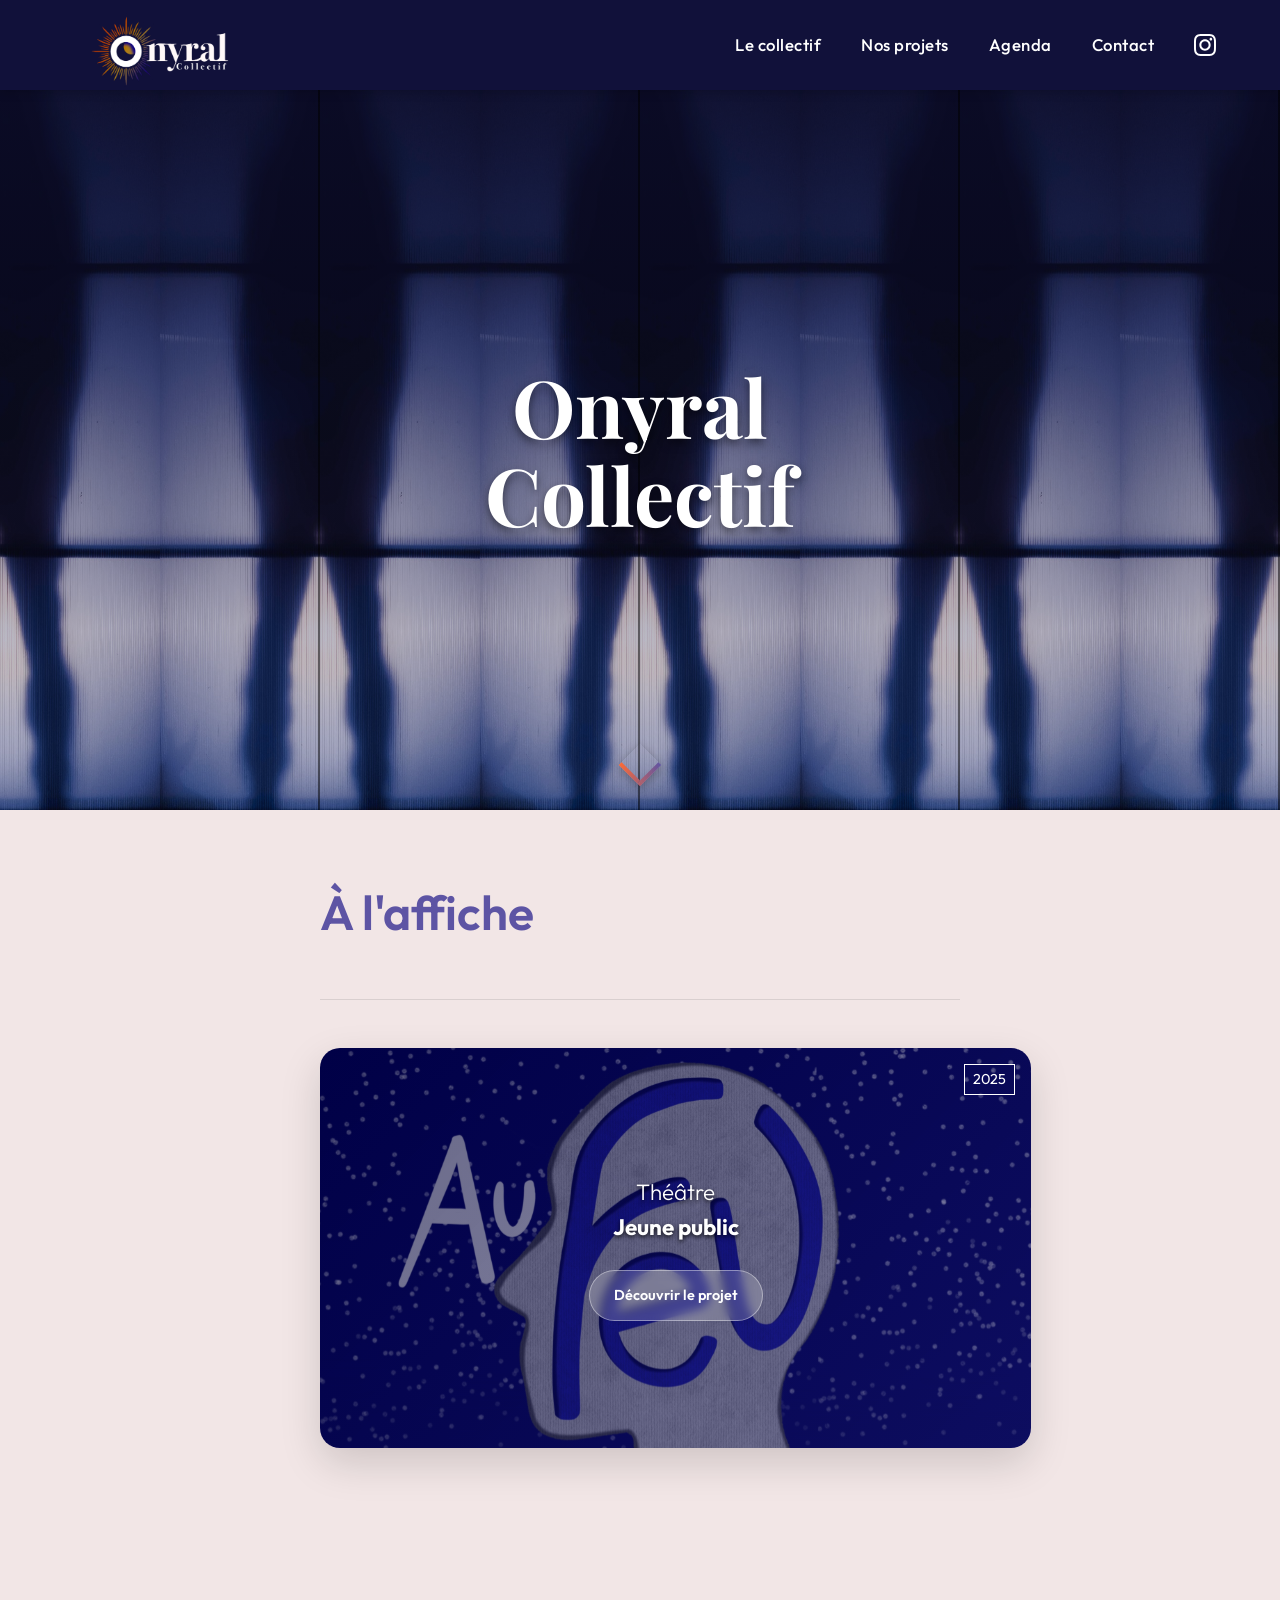
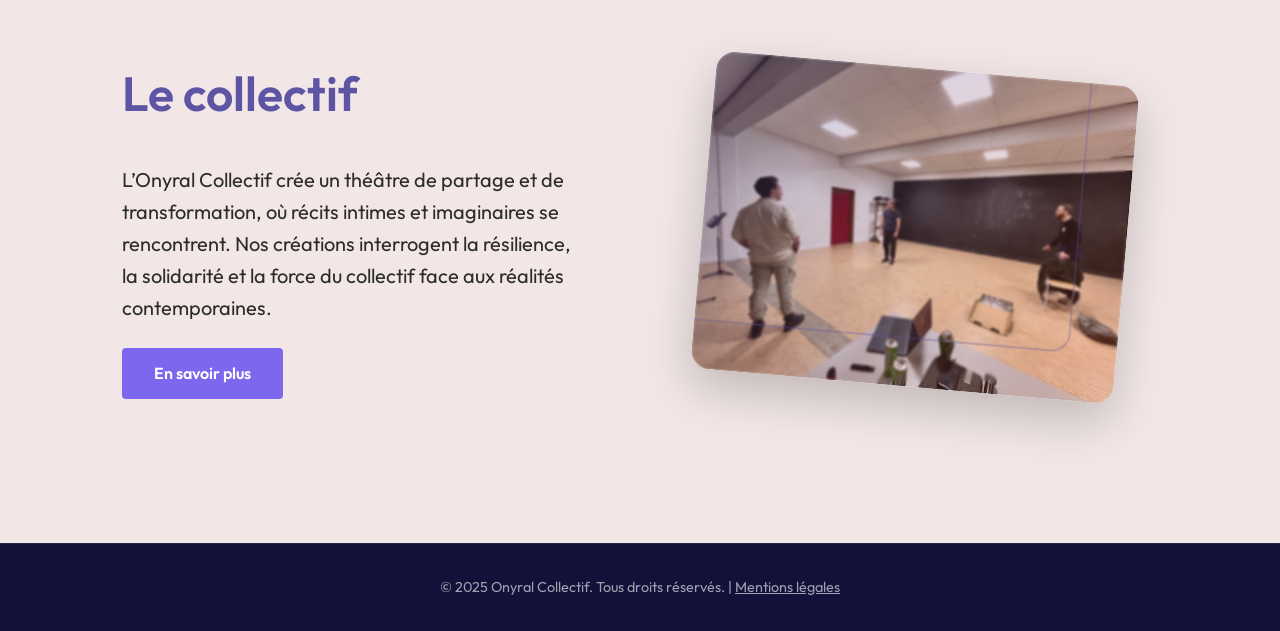
==== index.html @ 77d3c502 "Add files via upload" ====
<!DOCTYPE html>
<html lang="fr">

<head>
    <meta charset="UTF-8">
    <meta name="viewport" content="width=device-width, initial-scale=1.0">
    <title>Onyral Collectif - Accueil</title>
    <link rel="icon" type="image/png" href="logo-icon.png">
    <link rel="stylesheet" href="style.css">
</head>

<header>
    <a href="index.html" class="logo">
        <img src="logo.png" alt="Onyral Collectif">
    </a>
    <div class="mobile-menu-btn">
        <span></span>
        <span></span>
        <span></span>
    </div>
    <nav>
        <ul>
            <li><a href="collectif.html">Le collectif</a></li>
            <li class="nav-item-projets">
                <a href="projets.html">Nos projets</a>
                <div class="dropdown">
                    <a href="au-feu.html">Au Feu !</a>
                </div>
            </li>
            <li><a href="agenda.html">Agenda</a></li>
            <li><a href="contact.html">Contact</a></li>
            <li>
                <a href="https://www.instagram.com/onyralcollectif/" target="_blank" class="nav-icon"
                    aria-label="Instagram">
                    <svg xmlns="http://www.w3.org/2000/svg" viewBox="0 0 24 24" fill="currentColor">
                        <path
                            d="M12 2.163c3.204 0 3.584.012 4.85.07 3.252.148 4.771 1.691 4.919 4.919.058 1.265.069 1.645.069 4.849 0 3.205-.012 3.584-.069 4.849-.149 3.225-1.664 4.771-4.919 4.919-1.266.058-1.644.07-4.85.07-3.204 0-3.584-.012-4.849-.07-3.26-.149-4.771-1.699-4.919-4.92-.058-1.265-.07-1.644-.07-4.849 0-3.204.013-3.583.07-4.849.149-3.227 1.664-4.771 4.919-4.919 1.266-.057 1.645-.069 4.849-.069zm0-2.163c-3.259 0-3.667.014-4.947.072-4.358.2-6.78 2.618-6.98 6.98-.059 1.281-.073 1.689-.073 4.948 0 3.259.014 3.668.072 4.948.2 4.358 2.618 6.78 6.98 6.98 1.281.058 1.689.072 4.948.072 3.259 0 3.668-.014 4.948-.072 4.354-.2 6.782-2.618 6.979-6.98.059-1.28.073-1.689.073-4.948 0-3.259-.014-3.667-.072-4.947-.196-4.354-2.617-6.78-6.979-6.98-1.281-.059-1.69-.073-4.949-.073zm0 5.838c-3.403 0-6.162 2.759-6.162 6.162s2.759 6.163 6.162 6.163 6.162-2.759 6.162-6.163c0-3.403-2.759-6.162-6.162-6.162zm0 10.162c-2.209 0-4-1.79-4-4 0-2.209 1.791-4 4-4s4 1.791 4 4c0 2.21-1.791 4-4 4zm6.406-11.845c-.796 0-1.441.645-1.441 1.44s.645 1.44 1.441 1.44c.795 0 1.439-.645 1.439-1.44s-.644-1.44-1.439-1.44z" />
                    </svg>
                </a>
            </li>
        </ul>
    </nav>
</header>

<main>
    <section class="hero">
        <div class="hero-content">
            <h1>Onyral<br>Collectif</h1>
        </div>
        <a href="#actualites" class="scroll-indicator" aria-label="Défiler vers le bas">
            <div class="arrow-down"></div>
        </a>
    </section>

    <section class="actualites" id="actualites">
        <div class="container">
            <div class="section-header">
                <h2 class="section-title">À l'affiche</h2>
            </div>

            <div class="news-grid featured-news">
                <a href="au-feu.html" class="news-card featured-card"
                    style="background: linear-gradient(135deg, rgba(0, 0, 51, 0.6) 0%, rgba(26, 26, 94, 0.5) 100%), url('au-feu-card.png') no-repeat center center; background-size: cover; position: relative;">
                    <div class="news-year">2025</div>
                    <div class="news-content" style="justify-content: flex-end;">
                        <p
                            style="margin-top: auto; font-size: 1.4rem; text-shadow: 0 2px 4px rgba(0,0,0,0.8); font-weight: 300;">
                            Théâtre<br><strong style="font-weight: 700;">Jeune public</strong></p>
                        <span class="btn-card-action">Découvrir le projet</span>
                    </div>
                </a>
            </div>
        </div>
    </section>

    <section class="collectif-preview">
        <div class="container">
            <div class="collectif-layout">
                <div class="collectif-text-content">
                    <h2 class="section-title" style="text-align: left; margin-bottom: 2rem;">Le collectif</h2>
                    <p class="lead-text">L’Onyral Collectif crée un théâtre de partage et de transformation, où récits
                        intimes et imaginaires se rencontrent. Nos créations interrogent la résilience, la solidarité et
                        la force du collectif face aux réalités contemporaines.</p>
                    <a href="collectif.html" class="btn-purple">En savoir plus</a>
                </div>

                <div class="collectif-image-wrapper">
                    <div class="image-frame">
                        <img src="collectif-home.jpg" alt="Le Collectif en répétition">
                        <div class="collectif-overlay"
                            style="position: absolute; top: 0; left: 0; width: 100%; height: 100%; background: linear-gradient(135deg, rgba(93, 84, 164, 0.3) 0%, rgba(255, 107, 53, 0.2) 100%); backdrop-filter: blur(1px); transition: all 0.5s ease; pointer-events: none;">
                        </div>
                        <div class="frame-decoration"></div>
                    </div>
                </div>
            </div>
        </div>
    </section>
</main>
<footer>
    <p>&copy; 2025 Onyral Collectif. Tous droits réservés. | <a href="mentions-legales.html"
            style="color: inherit; text-decoration: underline;">Mentions légales</a></p>
</footer>

<script src="script.js"></script>
<script>
    // Animation au scroll pour l'image du collectif
    document.addEventListener('DOMContentLoaded', () => {
        const imageFrame = document.querySelector('.image-frame');
        const frameDecoration = document.querySelector('.frame-decoration');
        const collectifSection = document.querySelector('.collectif-preview');

        if (imageFrame && frameDecoration && collectifSection) {
            window.addEventListener('scroll', () => {
                const sectionTop = collectifSection.getBoundingClientRect().top;
                const windowHeight = window.innerHeight;

                // Calculer la progression du scroll quand la section est visible
                // 0 = section commence à entrer, 1 = section est au milieu/haut
                let progress = 1 - (sectionTop / windowHeight);

                // Limiter la progression entre 0 et 1
                progress = Math.max(0, Math.min(1, progress));

                // Appliquer les transformations basées sur la progression
                // Rotation de 5deg vers 0deg (plus marqué)
                const rotation = 5 - (progress * 5);
                // Scale de 0.95 vers 1.05 (effet de zoom plus visible)
                const scale = 0.95 + (progress * 0.1);

                // Déplacement du cadre décoratif
                // De -50px vers 20px (mouvement plus ample)
                const decorationPos = -50 + (progress * 70);
                const opacity = 0.3 + (progress * 0.7);

                // Appliquer les styles
                imageFrame.style.transform = `rotate(${rotation}deg) scale(${scale})`;
                frameDecoration.style.top = `${decorationPos}px`;
                frameDecoration.style.left = `${decorationPos}px`;
                frameDecoration.style.opacity = opacity;
            });
        }
    });
</script>
</body>

</html>
---- style.css ----
/* Fonts */
@import url('https://fonts.googleapis.com/css2?family=Outfit:wght@300;400;600&family=Playfair+Display:ital,wght@0,400;0,700;1,400&display=swap');

html {
    scroll-behavior: smooth;
}

:root {
    /* Palette Onyral (New Design) */
    --bg-deep: #11113a;
    /* Deep Royal Blue for Header/Footer */
    --bg-light: #f2e6e6;
    /* Light Beige/Pinkish for content */
    --text-main: #2c2c2c;
    /* Dark text for light bg */
    --text-light: #ffffff;
    /* White text for dark bg */
    --accent-purple: #5d54a4;
    /* Purple for headings */
    --accent-pink: #ff0080;
    /* Pink for dashed lines/accents */
    --accent-blue-btn: #7b68ee;
    /* Periwinkle for buttons */

    /* Keep some old vars for compatibility if needed, or redefine */
    --glass-border: rgba(255, 255, 255, 0.1);
    --nav-height: 90px;
}

* {
    margin: 0;
    padding: 0;
    box-sizing: border-box;
}

body {
    font-family: 'Outfit', sans-serif;
    background: var(--bg-light);
    color: var(--text-main);
    min-height: 100vh;
    overflow-x: hidden;
    line-height: 1.6;
}

a {
    text-decoration: none;
    color: inherit;
    transition: all 0.3s ease;
}

ul {
    list-style: none;
}

/* Header */
header {
    position: fixed;
    top: 0;
    left: 0;
    width: 100%;
    height: var(--nav-height);
    display: flex;
    justify-content: space-between;
    align-items: center;
    padding: 0 5%;
    background: var(--bg-deep);
    z-index: 100;
    box-shadow: 0 2px 10px rgba(0, 0, 0, 0.2);
}

.logo {
    display: flex;
    align-items: center;
    height: 100%;
}

.logo img {
    height: 140px;
    /* Slightly larger as per image */
    width: auto;
    object-fit: contain;
    transition: transform 0.3s ease;
    margin-top: 10px;
    /* Adjust alignment */
}

.logo:hover img {
    transform: scale(1.05);
}

nav ul {
    display: flex;
    gap: 2.5rem;
    align-items: center;
}

nav a {
    font-weight: 500;
    font-size: 1.05rem;
    letter-spacing: 0.5px;
    position: relative;
    color: var(--text-light);
}

nav a::after {
    content: '';
    position: absolute;
    bottom: -5px;
    left: 0;
    width: 0;
    height: 2px;
    background: #ff6b35;
    transition: width 0.3s ease;
}

nav a:hover {
    color: #ff6b35;
}

nav a:hover::after {
    width: 100%;
}

.nav-icon {
    display: flex;
    align-items: center;
    justify-content: center;
    height: 100%;
    color: var(--text-light);
}

.nav-icon svg {
    width: 22px;
    height: 22px;
    transition: transform 0.3s ease;
}

.nav-icon:hover svg {
    transform: scale(1.1);
}

/* Dropdown for Projects */
.nav-item-projets {
    position: relative;
}

.dropdown {
    position: absolute;
    top: 100%;
    left: 50%;
    transform: translateX(-50%) translateY(20px);
    background: var(--bg-deep);
    border: 1px solid rgba(255, 255, 255, 0.1);
    padding: 1rem;
    border-radius: 4px;
    opacity: 0;
    visibility: hidden;
    transition: all 0.3s ease;
    min-width: 160px;
    text-align: center;
    box-shadow: 0 10px 30px rgba(0, 0, 0, 0.3);
}

.nav-item-projets:hover .dropdown {
    opacity: 1;
    visibility: visible;
    transform: translateX(-50%) translateY(0);
}

.dropdown a {
    display: block;
    padding: 0.5rem 0;
    color: var(--text-light);
    font-size: 0.95rem;
}

.dropdown a:hover {
    color: #ff6b35;
}

/* Main Content */
main {
    padding-top: var(--nav-height);
    padding-bottom: 4rem;
    min-height: 100vh;
    display: flex;
    flex-direction: column;
    align-items: center;
}

.container {
    width: 90%;
    max-width: 1200px;
    margin: 0 auto;
}

/* Hero Section */
.hero {
    position: relative;
    width: 100%;
    height: 80vh;
    display: flex;
    justify-content: center;
    align-items: center;
    text-align: center;
    background: #000;
    /* Fallback */
    overflow: hidden;
}

/* Placeholder for the silhouette image - using a gradient for now */
.hero::before {
    content: '';
    position: absolute;
    top: 0;
    left: 0;
    width: 100%;
    height: 100%;
    background:
        /* Vertical lines every 25% */
        repeating-linear-gradient(90deg,
            transparent 0,
            transparent calc(25% - 2px),
            rgba(0, 0, 0, 0.5) calc(25% - 2px),
            rgba(0, 0, 0, 0.5) 25%),
        /* Dark overlay */
        linear-gradient(to bottom, rgba(17, 17, 58, 0.6), rgba(17, 17, 58, 0.2)),
        /* The image */
        url('hero-bg.jpg');
    background-size:
        100% 100%,
        /* Lines */
        100% 100%,
        /* Overlay */
        25% 100%;
    /* Image repeats 4 times */
    background-repeat: no-repeat, no-repeat, repeat-x;
    background-position: center top;
    z-index: 1;
}

.hero-content {
    position: relative;
    z-index: 2;
}

h1 {
    font-family: 'Playfair Display', serif;
    font-size: 5rem;
    color: #fff;
    line-height: 1.1;
    text-shadow: 0 4px 10px rgba(0, 0, 0, 0.5);
}

/* Actualités Section */
.actualites {
    padding: 4rem 5%;
    background: var(--bg-light);
}

.section-title {
    font-family: 'Outfit', sans-serif;
    font-size: 3rem;
    color: var(--accent-purple);
    margin-bottom: 2rem;
    font-weight: 600;
}

.news-grid {
    display: grid;
    grid-template-columns: repeat(auto-fit, minmax(300px, 1fr));
    gap: 2rem;
    margin-bottom: 4rem;
}

.news-card {
    background: #1a1a5e;
    /* Deep blue card bg */
    color: #fff;
    border-radius: 8px;
    overflow: hidden;
    position: relative;
    aspect-ratio: 16/9;
    display: flex;
    align-items: center;
    justify-content: center;
    box-shadow: 0 10px 20px rgba(0, 0, 0, 0.2);
    transition: transform 0.3s ease;
}

.news-card:hover {
    transform: translateY(-5px);
}

.news-content {
    text-align: center;
    z-index: 2;
}

.news-year {
    position: absolute;
    top: 1rem;
    right: 1rem;
    border: 1px solid #fff;
    padding: 0.2rem 0.5rem;
    font-size: 0.9rem;
}

.separator {
    width: 100%;
    height: 4px;
    background-image: linear-gradient(to right, var(--accent-pink) 50%, transparent 50%);
    background-size: 20px 100%;
    margin: 2rem 0;
}

/* Le Collectif Preview Section */
.collectif-preview {
    padding: 4rem 5%;
    background: var(--bg-light);
}

.collectif-content {
    display: flex;
    gap: 4rem;
    align-items: center;
    flex-wrap: wrap;
}

.collectif-image {
    flex: 1;
    min-width: 300px;
    border-radius: 8px;
    overflow: hidden;
    box-shadow: 0 10px 30px rgba(0, 0, 0, 0.2);
}

.collectif-image img {
    width: 100%;
    display: block;
}

.collectif-text {
    flex: 1;
    min-width: 300px;
}

.collectif-text p {
    font-size: 1.1rem;
    color: var(--text-main);
    margin-bottom: 2rem;
    line-height: 1.8;
}

.btn-purple {
    display: inline-block;
    padding: 0.8rem 2rem;
    background: var(--accent-blue-btn);
    color: white;
    font-weight: 600;
    border-radius: 4px;
    transition: background 0.3s ease;
}

.btn-purple:hover {
    background: var(--accent-purple);
}

/* Au Feu Specifics */
body.au-feu {
    background: var(--bg-light);
    /* Keep same light background as main site */
}

/* Au Feu Hero - Full Width with Background */
.au-feu-hero {
    position: relative;
    width: 100%;
    min-height: 70vh;
    display: flex;
    flex-direction: column;
    justify-content: center;
    align-items: center;
    text-align: center;
    background: #000;
    /* Fallback */
    color: var(--text-light);
    padding: 4rem 5%;
    overflow: hidden;
}

.au-feu-hero::before {
    content: '';
    position: absolute;
    top: 0;
    left: 0;
    width: 100%;
    height: 100%;
    background:
        /* Vertical lines every 25% */
        repeating-linear-gradient(90deg,
            transparent 0,
            transparent calc(25% - 2px),
            rgba(0, 0, 0, 0.5) calc(25% - 2px),
            rgba(0, 0, 0, 0.5) 25%),
        /* Dark overlay */
        linear-gradient(to bottom, rgba(17, 17, 58, 0.6), rgba(17, 17, 58, 0.3)),
        /* The image */
        url('au-feu-hero.jpg');
    background-size:
        100% 100%,
        /* Lines */
        100% 100%,
        /* Overlay */
        25% 100%;
    /* Image repeats 4 times */
    background-repeat: no-repeat, no-repeat, repeat-x;
    background-position: center top;
    z-index: 1;
}

.fire-title {
    font-family: 'Playfair Display', serif;
    font-size: 5rem;
    color: #ff6b35;
    text-shadow: 0 0 30px rgba(255, 107, 53, 0.8), 0 4px 10px rgba(0, 0, 0, 0.5);
    margin-bottom: 1.5rem;
    z-index: 2;
}

.au-feu-quote {
    font-style: italic;
    font-size: 1.2rem;
    color: rgba(255, 255, 255, 0.95);
    max-width: 700px;
    margin: 0 auto;
    z-index: 2;
    text-shadow: 0 2px 4px rgba(0, 0, 0, 0.5);
}

/* Au Feu Navigation - Horizontal by default */
.au-feu-nav {
    background: var(--bg-light);
    padding: 2rem 5%;
    border-bottom: 2px solid #ff6b35;
    position: sticky;
    top: var(--nav-height);
    z-index: 100;
    transition: all 0.4s cubic-bezier(0.4, 0, 0.2, 1);
}

.au-feu-nav .container {
    display: flex;
    justify-content: center;
    gap: 4rem;
    flex-wrap: nowrap;
    /* Keep on single line */
    align-items: center;
}

.au-feu-nav .au-feu-nav-link {
    font-size: 1.3rem;
    font-weight: 500;
    color: #ff6b35;
    position: relative;
    transition: all 0.3s ease;
    padding: 0.5rem 1rem;
    white-space: nowrap;
    /* Prevent text wrapping */
}

.au-feu-nav .au-feu-nav-link::after {
    content: '';
    position: absolute;
    bottom: -5px;
    left: 0;
    width: 0;
    height: 2px;
    background: #ff6b35;
    transition: width 0.3s ease;
}

.au-feu-nav .au-feu-nav-link:hover::after {
    width: 100%;
}

/* Au Feu Navigation - Side state (after scroll) */
.au-feu-nav.side-nav {
    position: fixed;
    right: 2rem;
    top: 50%;
    transform: translateY(-50%);
    width: auto;
    padding: 1.5rem 1rem;
    border-radius: 8px;
    border-bottom: none;
    border-left: 3px solid #ff6b35;
    background: rgba(242, 230, 230, 0.95);
    box-shadow: 0 4px 20px rgba(0, 0, 0, 0.15);
}

.au-feu-nav.side-nav .container {
    flex-direction: column;
    gap: 1.2rem;
    align-items: flex-end;
}

.au-feu-nav.side-nav .au-feu-nav-link {
    text-align: right;
    font-size: 1rem;
    /* Smaller in side mode */
    padding: 0.4rem 0.8rem;
}

.au-feu-nav.side-nav .au-feu-nav-link::after {
    display: none;
    /* Remove underline in side mode */
}

.au-feu-nav.side-nav .au-feu-nav-link:hover {
    background: rgba(255, 107, 53, 0.1);
    color: #d95a2b;
    transform: translateX(-5px);
    border-radius: 4px;
}

/* Au Feu Sections */
.au-feu-section {
    padding: 4rem 5%;
    background: var(--bg-light);
}

.au-feu-section:nth-child(even) {
    background: #faf7f5;
    /* Slightly darker beige for alternating sections */
}

.fire-accent {
    color: #ff6b35;
}

.au-feu-content {
    max-width: 900px;
    margin: 0 auto;
}

.au-feu-content p {
    font-size: 1.1rem;
    line-height: 1.8;
    margin-bottom: 1.5rem;
    color: var(--text-main);
}

.au-feu-content em {
    font-style: italic;
    color: #d95a2b;
}

/* Credits Grid */
.credits-grid {
    display: grid;
    grid-template-columns: repeat(auto-fit, minmax(250px, 1fr));
    gap: 2rem;
    margin-top: 2rem;
}

.credit-item h3 {
    font-size: 1.2rem;
    color: #ff6b35;
    margin-bottom: 0.5rem;
    font-weight: 600;
}

.credit-item p {
    font-size: 1rem;
    color: var(--text-main);
}

/* Fire Button */
.btn-fire {
    display: inline-block;
    padding: 1rem 2rem;
    background: linear-gradient(45deg, #ff6b35, #f09819);
    color: white;
    border-radius: 4px;
    font-weight: 600;
    margin-top: 1.5rem;
    box-shadow: 0 5px 15px rgba(255, 107, 53, 0.3);
    transition: all 0.3s ease;
}

.btn-fire:hover {
    transform: translateY(-2px);
    box-shadow: 0 8px 20px rgba(255, 107, 53, 0.5);
}



body.au-feu .nav-icon svg,
body.au-feu nav a {
    color: var(--text-light);
    /* Keep white text in header */
}

body.au-feu nav a:hover {
    color: #ff6b35;
}

body.au-feu nav a::after {
    background: #ff6b35;
}

body.au-feu .dropdown a {
    color: var(--text-light);
}

/* Footer */
footer {
    text-align: center;
    padding: 2rem;
    border-top: 1px solid var(--glass-border);
    color: var(--text-muted);
    font-size: 0.9rem;
}

/* Utility */
.hidden {
    display: none;
}

.btn {
    display: inline-block;
    padding: 1rem 2rem;
    background: linear-gradient(45deg, var(--accent-blue), var(--accent-mauve));
    color: white;
    border-radius: 30px;
    font-weight: 600;
    margin-top: 1rem;
    box-shadow: 0 5px 15px rgba(79, 172, 254, 0.3);
}

/* ========================================
   LE COLLECTIF PAGE STYLES
   ======================================== */

/* Collectif Hero */
.collectif-hero {
    background: var(--bg-deep);
    padding: 4rem 5%;
    text-align: center;
    color: var(--text-light);
    min-height: 40vh;
    display: flex;
    flex-direction: column;
    justify-content: center;
    align-items: center;
}

.collectif-hero h1 {
    font-family: 'Playfair Display', serif;
    font-size: 4rem;
    color: var(--text-light);
    margin-bottom: 1rem;
}

.collectif-subtitle {
    font-size: 1.3rem;
    color: rgba(255, 255, 255, 0.8);
    font-style: italic;
}

/* Collectif Navigation - Horizontal by default */
.collectif-nav {
    background: var(--bg-light);
    padding: 2rem 5%;
    border-bottom: 2px solid var(--accent-purple);
    position: sticky;
    top: var(--nav-height);
    z-index: 100;
    transition: all 0.4s cubic-bezier(0.4, 0, 0.2, 1);
}

.collectif-nav .container {
    display: flex;
    justify-content: center;
    gap: 4rem;
    flex-wrap: nowrap;
    align-items: center;
}

.collectif-nav .collectif-nav-link {
    font-size: 1.3rem;
    font-weight: 500;
    color: var(--accent-purple);
    position: relative;
    transition: all 0.3s ease;
    padding: 0.5rem 1rem;
    white-space: nowrap;
}

.collectif-nav .collectif-nav-link::after {
    content: '';
    position: absolute;
    bottom: -5px;
    left: 0;
    width: 0;
    height: 2px;
    background: var(--accent-purple);
    transition: width 0.3s ease;
}

.collectif-nav .collectif-nav-link:hover::after {
    width: 100%;
}

/* Collectif Navigation - Side state (after scroll) */
.collectif-nav.side-nav {
    position: fixed;
    right: 2rem;
    top: 50%;
    transform: translateY(-50%);
    width: auto;
    padding: 1.5rem 1rem;
    border-radius: 8px;
    border-bottom: none;
    border-left: 3px solid var(--accent-purple);
    background: rgba(242, 230, 230, 0.95);
    box-shadow: 0 4px 20px rgba(0, 0, 0, 0.15);
}

.collectif-nav.side-nav .container {
    flex-direction: column;
    gap: 1.2rem;
    align-items: flex-end;
}

.collectif-nav.side-nav .collectif-nav-link {
    text-align: right;
    font-size: 1rem;
    padding: 0.4rem 0.8rem;
}

.collectif-nav.side-nav .collectif-nav-link::after {
    display: none;
}

.collectif-nav.side-nav .collectif-nav-link:hover {
    background: rgba(93, 84, 164, 0.1);
    color: var(--accent-blue-btn);
    transform: translateX(-5px);
    border-radius: 4px;
}

/* Collectif Sections */
.collectif-section {
    padding: 4rem 5%;
    background: var(--bg-light);
}

.collectif-section:nth-child(even) {
    background: #faf7f5;
}

.purple-accent {
    color: var(--accent-purple);
}

.collectif-content {
    max-width: 900px;
    margin: 0 auto;
}

.collectif-content p {
    font-size: 1.1rem;
    line-height: 1.8;
    margin-bottom: 1.5rem;
    color: var(--text-main);
}

.collectif-content em {
    font-style: italic;
    color: var(--accent-purple);
}

/* Founders Grid */
.founders-grid {
    display: grid;
    grid-template-columns: repeat(auto-fit, minmax(280px, 1fr));
    gap: 2.5rem;
    margin-top: 2rem;
}

.founder-card {
    background: white;
    padding: 2rem;
    border-radius: 8px;
    box-shadow: 0 4px 15px rgba(0, 0, 0, 0.08);
    transition: transform 0.3s ease, box-shadow 0.3s ease;
}

.founder-card:hover {
    transform: translateY(-5px);
    box-shadow: 0 8px 25px rgba(0, 0, 0, 0.12);
}

.founder-card h3 {
    font-size: 1.4rem;
    color: var(--accent-purple);
    margin-bottom: 0.5rem;
    font-weight: 600;
}

.founder-role {
    font-size: 0.95rem;
    color: var(--accent-blue-btn);
    font-weight: 500;
    margin-bottom: 1rem;
    font-style: italic;
}

.founder-card p {
    font-size: 1rem;
    color: var(--text-main);
    line-height: 1.6;
}

/* Footer */
footer {
    text-align: center;
    padding: 2rem;
    background: var(--bg-deep);
    border-top: 1px solid rgba(255, 255, 255, 0.1);
    color: rgba(255, 255, 255, 0.6);
    font-size: 0.9rem;
}

/* Utility */
.hidden {
    display: none;
}

/* ========================================
   NOS PROJETS PAGE STYLES
   ======================================== */

/* Projets Hero */
.projets-hero {
    position: relative;
    width: 100%;
    min-height: 50vh;
    display: flex;
    justify-content: center;
    align-items: center;
    text-align: center;
    background: linear-gradient(135deg, var(--bg-deep) 0%, #1a1a5e 100%);
    color: var(--text-light);
    padding: 4rem 5%;
    overflow: hidden;
}

.projets-hero::before {
    content: '';
    position: absolute;
    top: 0;
    left: 0;
    width: 100%;
    height: 100%;
    background:
        radial-gradient(circle at 20% 50%, rgba(93, 84, 164, 0.3) 0%, transparent 50%),
        radial-gradient(circle at 80% 50%, rgba(255, 0, 128, 0.2) 0%, transparent 50%);
    z-index: 1;
}

.projets-hero .hero-content {
    position: relative;
    z-index: 2;
}

.projets-hero h1 {
    font-family: 'Playfair Display', serif;
    font-size: 4.5rem;
    color: var(--text-light);
    margin-bottom: 1rem;
    text-shadow: 0 4px 10px rgba(0, 0, 0, 0.3);
}

.projets-subtitle {
    font-size: 1.3rem;
    color: rgba(255, 255, 255, 0.85);
    font-style: italic;
    max-width: 600px;
    margin: 0 auto;
}

/* Projets Content Section */
.projets-content {
    padding: 4rem 5%;
    background: var(--bg-light);
}

/* Projets Grid */
.projets-grid {
    display: grid;
    grid-template-columns: repeat(auto-fit, minmax(350px, 1fr));
    gap: 2.5rem;
    margin-bottom: 4rem;
}

/* Featured Project Card - Au Feu */
.projet-card {
    position: relative;
    border-radius: 12px;
    overflow: hidden;
    aspect-ratio: 16/10;
    display: flex;
    align-items: center;
    justify-content: center;
    box-shadow: 0 10px 30px rgba(0, 0, 0, 0.15);
    transition: all 0.4s cubic-bezier(0.4, 0, 0.2, 1);
}

.projet-card-featured {
    background: linear-gradient(135deg, rgba(0, 0, 51, 0.6) 0%, rgba(26, 26, 94, 0.5) 100%), url('au-feu-card.png') no-repeat center center;
    background-size: cover;
    color: #fff;
    position: relative;
}

.projet-card:hover {
    transform: translateY(-8px) scale(1.02);
    box-shadow: 0 15px 40px rgba(0, 0, 0, 0.25);
}

.projet-overlay {
    position: absolute;
    top: 0;
    left: 0;
    width: 100%;
    height: 100%;
    background: linear-gradient(135deg, rgba(255, 107, 53, 0.1) 0%, rgba(240, 152, 25, 0.1) 100%);
    opacity: 0;
    transition: opacity 0.4s ease;
}

.projet-card:hover .projet-overlay {
    opacity: 1;
}

.projet-year {
    position: absolute;
    top: 1.5rem;
    right: 1.5rem;
    border: 2px solid #fff;
    padding: 0.4rem 0.8rem;
    font-size: 1rem;
    font-weight: 600;
    border-radius: 4px;
    background: rgba(0, 0, 0, 0.3);
    backdrop-filter: blur(5px);
    z-index: 3;
}

.projet-content {
    text-align: center;
    z-index: 2;
    position: relative;
    padding: 2rem;
}

.projet-title-fire {
    font-family: 'Playfair Display', serif;
    font-size: 3.5rem;
    color: #fff;
    line-height: 1.1;
    margin-bottom: 1rem;
    text-shadow: 0 0 20px rgba(255, 107, 53, 0.6), 0 4px 10px rgba(0, 0, 0, 0.5);
}

.projet-title-fire span {
    color: #4facfe;
    text-shadow: 0 0 20px rgba(79, 172, 254, 0.6), 0 4px 10px rgba(0, 0, 0, 0.5);
}

.projet-description {
    font-size: 1.3rem;
    color: rgba(255, 255, 255, 0.95);
    margin-bottom: 1rem;
    line-height: 1.6;
}

.projet-tag {
    display: inline-block;
    background: linear-gradient(45deg, #ff6b35, #f09819);
    color: white;
    padding: 0.5rem 1.2rem;
    border-radius: 20px;
    font-size: 0.9rem;
    font-weight: 600;
    margin-top: 0.5rem;
    box-shadow: 0 4px 15px rgba(255, 107, 53, 0.3);
}

/* Coming Soon Card */
.projet-card-coming {
    background: linear-gradient(135deg, #f2e6e6 0%, #e8d8d8 100%);
    border: 2px dashed var(--accent-purple);
    color: var(--text-main);
}

.projet-title-coming {
    font-family: 'Playfair Display', serif;
    font-size: 2.5rem;
    color: var(--accent-purple);
    margin-bottom: 1rem;
}

.projet-description-coming {
    font-size: 1.1rem;
    color: var(--text-main);
    opacity: 0.7;
    font-style: italic;
}

/* Projets Info Section */
.projets-info {
    max-width: 900px;
    margin: 3rem auto 0;
}

.projets-info p {
    font-size: 1.1rem;
    line-height: 1.8;
    margin-bottom: 1.5rem;
    color: var(--text-main);
}

/* Responsive adjustments for Projets */
@media (max-width: 768px) {
    .projets-hero h1 {
        font-size: 3rem;
    }

    .projets-subtitle {
        font-size: 1.1rem;
    }

    .projets-grid {
        grid-template-columns: 1fr;
        gap: 2rem;
    }

    .projet-title-fire {
        font-size: 2.5rem;
    }

    .projet-description {
        font-size: 1.1rem;
    }
}

/* ========================================
   AGENDA PAGE STYLES - ARTISTIC & INVENTIVE
   ======================================== */

/* Agenda Hero */
.agenda-hero {
    position: relative;
    width: 100%;
    min-height: 60vh;
    display: flex;
    justify-content: center;
    align-items: center;
    text-align: center;
    background: linear-gradient(135deg, #11113a 0%, #1a1a5e 50%, #5d54a4 100%);
    color: var(--text-light);
    padding: 6rem 5%;
    overflow: hidden;
}

.agenda-hero::before {
    content: '';
    position: absolute;
    top: 0;
    left: 0;
    width: 100%;
    height: 100%;
    background:
        radial-gradient(circle at 30% 40%, rgba(255, 0, 128, 0.15) 0%, transparent 50%),
        radial-gradient(circle at 70% 60%, rgba(79, 172, 254, 0.15) 0%, transparent 50%);
    animation: pulseGlow 8s ease-in-out infinite;
    z-index: 1;
}

@keyframes pulseGlow {

    0%,
    100% {
        opacity: 0.5;
    }

    50% {
        opacity: 1;
    }
}

.agenda-hero-content {
    position: relative;
    z-index: 2;
}

.agenda-title {
    font-family: 'Playfair Display', serif;
    font-size: 5.5rem;
    color: var(--text-light);
    margin-bottom: 1rem;
    text-shadow: 0 0 30px rgba(255, 0, 128, 0.5), 0 4px 10px rgba(0, 0, 0, 0.3);
    animation: titleFloat 3s ease-in-out infinite;
}

@keyframes titleFloat {

    0%,
    100% {
        transform: translateY(0);
    }

    50% {
        transform: translateY(-10px);
    }
}

.agenda-subtitle {
    font-size: 1.5rem;
    color: rgba(255, 255, 255, 0.9);
    font-style: italic;
    margin-bottom: 2rem;
}

.agenda-decorative-line {
    width: 200px;
    height: 3px;
    background: linear-gradient(90deg,
            transparent 0%,
            var(--accent-pink) 25%,
            var(--accent-blue-btn) 50%,
            var(--accent-pink) 75%,
            transparent 100%);
    margin: 0 auto;
    animation: lineGrow 2s ease-out;
}

@keyframes lineGrow {
    from {
        width: 0;
        opacity: 0;
    }

    to {
        width: 200px;
        opacity: 1;
    }
}

/* Timeline Section */
.agenda-timeline-section {
    padding: 6rem 5%;
    background: var(--bg-light);
    position: relative;
}

.timeline-container {
    position: relative;
    max-width: 1200px;
    margin: 0 auto;
    padding: 4rem 0;
}

/* Timeline Line */
.timeline-line {
    position: absolute;
    left: 50%;
    top: 0;
    bottom: 0;
    width: 4px;
    background: linear-gradient(180deg,
            var(--accent-purple) 0%,
            var(--accent-pink) 50%,
            var(--accent-blue-btn) 100%);
    transform: translateX(-50%);
    box-shadow: 0 0 20px rgba(93, 84, 164, 0.3);
}

/* Timeline Events */
.timeline-event {
    position: relative;
    margin-bottom: 6rem;
    opacity: 0;
    transition: opacity 0.6s ease, transform 0.6s ease;
}

.timeline-event.event-visible {
    opacity: 1;
}

.event-left {
    padding-right: 55%;
    transform: translateX(-50px);
}

.event-left.event-visible {
    transform: translateX(0);
}

.event-right {
    padding-left: 55%;
    transform: translateX(50px);
}

.event-right.event-visible {
    transform: translateX(0);
}

/* Timeline Dots */
.timeline-dot {
    position: absolute;
    top: 50%;
    left: 50%;
    transform: translate(-50%, -50%);
    width: 24px;
    height: 24px;
    background: white;
    border: 4px solid var(--accent-purple);
    border-radius: 50%;
    z-index: 10;
    box-shadow: 0 0 0 8px rgba(93, 84, 164, 0.1);
    transition: all 0.3s ease;
}

.timeline-event.event-visible .timeline-dot {
    animation: dotPulse 2s ease-in-out infinite;
}

@keyframes dotPulse {

    0%,
    100% {
        box-shadow: 0 0 0 8px rgba(93, 84, 164, 0.1);
        transform: translate(-50%, -50%) scale(1);
    }

    50% {
        box-shadow: 0 0 0 16px rgba(93, 84, 164, 0.05);
        transform: translate(-50%, -50%) scale(1.1);
    }
}

.timeline-dot-future {
    border-color: rgba(93, 84, 164, 0.3);
    background: rgba(255, 255, 255, 0.5);
}

/* Event Cards */
.event-card {
    position: relative;
    background: white;
    border-radius: 16px;
    padding: 2.5rem;
    box-shadow: 0 10px 40px rgba(0, 0, 0, 0.1);
    transition: all 0.4s cubic-bezier(0.4, 0, 0.2, 1);
    overflow: hidden;
    animation: cardFloat 6s ease-in-out infinite;
}

@keyframes cardFloat {

    0%,
    100% {
        transform: translateY(0) rotate(0deg);
    }

    25% {
        transform: translateY(-5px) rotate(0.5deg);
    }

    50% {
        transform: translateY(0) rotate(0deg);
    }

    75% {
        transform: translateY(-5px) rotate(-0.5deg);
    }
}

.event-card:hover {
    transform: translateY(-10px) scale(1.02) !important;
    box-shadow: 0 20px 60px rgba(0, 0, 0, 0.2);
}

/* Event Glow Effect */
.event-glow {
    position: absolute;
    top: -50%;
    left: -50%;
    width: 200%;
    height: 200%;
    background: radial-gradient(circle, rgba(255, 255, 255, 0.3) 0%, transparent 70%);
    opacity: 0;
    transition: opacity 0.4s ease;
    pointer-events: none;
}

.event-card:hover .event-glow {
    opacity: 1;
}

/* Event Color Themes */
.event-fire {
    border-left: 6px solid #ff6b35;
}

.event-fire .event-date-badge {
    background: linear-gradient(135deg, #ff6b35, #f09819);
}

.event-purple {
    border-left: 6px solid var(--accent-purple);
}

.event-purple .event-date-badge {
    background: linear-gradient(135deg, var(--accent-purple), var(--accent-blue-btn));
}

.event-pink {
    border-left: 6px solid var(--accent-pink);
}

.event-pink .event-date-badge {
    background: linear-gradient(135deg, var(--accent-pink), #ff6b9d);
}

.event-coming-soon {
    border: 2px dashed var(--accent-purple);
    background: linear-gradient(135deg, #faf7f5 0%, #f2e6e6 100%);
}

/* Event Date Badge */
.event-date-badge {
    position: absolute;
    top: -15px;
    right: 2rem;
    background: linear-gradient(135deg, var(--accent-purple), var(--accent-blue-btn));
    color: white;
    padding: 1rem 1.5rem;
    border-radius: 12px;
    text-align: center;
    box-shadow: 0 8px 20px rgba(93, 84, 164, 0.3);
    min-width: 100px;
}

.event-day {
    display: block;
    font-size: 2rem;
    font-weight: 700;
    line-height: 1;
}

.event-month {
    display: block;
    font-size: 0.9rem;
    text-transform: uppercase;
    letter-spacing: 1px;
    margin-top: 0.3rem;
}

.event-year {
    display: block;
    font-size: 0.8rem;
    opacity: 0.8;
    margin-top: 0.2rem;
}

/* Event Content */
.event-content {
    position: relative;
    z-index: 2;
}

.event-title {
    font-family: 'Playfair Display', serif;
    font-size: 2rem;
    color: var(--accent-purple);
    margin-bottom: 0.5rem;
    font-weight: 700;
}

.event-fire .event-title {
    color: #ff6b35;
}

.event-pink .event-title {
    color: var(--accent-pink);
}

.event-type {
    display: inline-block;
    background: rgba(93, 84, 164, 0.1);
    color: var(--accent-purple);
    padding: 0.3rem 0.8rem;
    border-radius: 20px;
    font-size: 0.85rem;
    font-weight: 600;
    margin-bottom: 1rem;
    text-transform: uppercase;
    letter-spacing: 0.5px;
}

.event-fire .event-type {
    background: rgba(255, 107, 53, 0.1);
    color: #ff6b35;
}

.event-pink .event-type {
    background: rgba(255, 0, 128, 0.1);
    color: var(--accent-pink);
}

.event-location,
.event-time {
    font-size: 1rem;
    color: var(--text-main);
    margin: 0.5rem 0;
    display: flex;
    align-items: center;
    gap: 0.5rem;
}

.event-description {
    font-size: 1rem;
    color: var(--text-main);
    line-height: 1.6;
    margin-top: 1rem;
    opacity: 0.8;
}

.event-link {
    display: inline-block;
    margin-top: 1rem;
    color: var(--accent-purple);
    font-weight: 600;
    transition: all 0.3s ease;
}

.event-link:hover {
    color: var(--accent-pink);
    transform: translateX(5px);
}

.event-fire .event-link {
    color: #ff6b35;
}

.event-fire .event-link:hover {
    color: #d95a2b;
}

/* Agenda Info Section */
.agenda-info {
    margin-top: 4rem;
}

.info-grid {
    display: grid;
    grid-template-columns: repeat(auto-fit, minmax(280px, 1fr));
    gap: 2.5rem;
    margin-top: 2rem;
}

/* Single card grid - centered */
.info-grid-single {
    display: flex;
    justify-content: center;
    margin-top: 2rem;
}


.info-card {
    background: white;
    padding: 2.5rem;
    border-radius: 12px;
    box-shadow: 0 8px 25px rgba(0, 0, 0, 0.08);
    text-align: center;
    transition: all 0.3s ease;
    border-top: 4px solid var(--accent-purple);
}

.info-card:hover {
    transform: translateY(-8px);
    box-shadow: 0 15px 40px rgba(0, 0, 0, 0.15);
}

/* Large single card */
.info-card-large {
    max-width: 600px;
    width: 100%;
    padding: 3rem;
}

.info-card-large p {
    font-size: 1.1rem;
}


.info-icon {
    font-size: 3rem;
    margin-bottom: 1rem;
    animation: iconBounce 2s ease-in-out infinite;
}

@keyframes iconBounce {

    0%,
    100% {
        transform: translateY(0);
    }

    50% {
        transform: translateY(-10px);
    }
}

.info-card:nth-child(2) .info-icon {
    animation-delay: 0.3s;
}

.info-card:nth-child(3) .info-icon {
    animation-delay: 0.6s;
}

.info-card h3 {
    font-size: 1.4rem;
    color: var(--accent-purple);
    margin-bottom: 1rem;
    font-weight: 600;
}

.info-card p {
    font-size: 1rem;
    color: var(--text-main);
    line-height: 1.6;
    margin-bottom: 1rem;
}

/* Responsive Agenda */
@media (max-width: 968px) {
    .timeline-line {
        left: 30px;
    }

    .event-left,
    .event-right {
        padding-left: 80px;
        padding-right: 0;
    }

    .timeline-dot {
        left: 30px;
    }

    .event-date-badge {
        position: static;
        display: inline-block;
        margin-bottom: 1rem;
    }
}

@media (max-width: 768px) {
    .agenda-title {
        font-size: 3.5rem;
    }

    .agenda-subtitle {
        font-size: 1.2rem;
    }

    .event-card {
        padding: 2rem;
    }

    .event-title {
        font-size: 1.6rem;
    }

    .info-grid {
        grid-template-columns: 1fr;
        gap: 2rem;
    }
}

/* ========================================
   CONTACT PAGE STYLES - DIRECT & CLEAN
   ======================================== */

.contact-main-direct {
    padding-top: calc(var(--nav-height) + 4rem);
    padding-bottom: 4rem;
    min-height: 100vh;
    background: var(--bg-light);
    display: flex;
    justify-content: center;
}

.contact-container {
    width: 90%;
    max-width: 1200px;
    display: grid;
    grid-template-columns: 1.5fr 1fr;
    gap: 6rem;
}

/* Left Column: Form */
.contact-content-area {
    display: flex;
    flex-direction: column;
}

.contact-title-direct {
    font-family: 'Playfair Display', serif;
    font-size: 3.5rem;
    color: var(--accent-purple);
    margin-bottom: 0.5rem;
    line-height: 1.1;
}

.contact-subtitle-direct {
    font-size: 1.1rem;
    color: var(--text-main);
    margin-bottom: 3rem;
    opacity: 0.8;
}

.contact-form-direct {
    display: flex;
    flex-direction: column;
    gap: 2rem;
}

.form-row-direct {
    display: grid;
    grid-template-columns: 1fr 1fr;
    gap: 2rem;
}

.form-field-direct {
    display: flex;
    flex-direction: column;
    gap: 0.8rem;
}

.form-field-direct label {
    font-size: 0.9rem;
    font-weight: 600;
    color: var(--text-main);
    text-transform: uppercase;
    letter-spacing: 1px;
}

.form-field-direct input,
.form-field-direct textarea {
    padding: 1rem 0;
    border: none;
    border-bottom: 2px solid rgba(93, 84, 164, 0.2);
    background: transparent;
    font-family: 'Outfit', sans-serif;
    font-size: 1.1rem;
    color: var(--text-main);
    transition: all 0.3s ease;
    border-radius: 0;
}

.form-field-direct input::placeholder,
.form-field-direct textarea::placeholder {
    color: rgba(0, 0, 0, 0.3);
    font-weight: 300;
}

.form-field-direct input:focus,
.form-field-direct textarea:focus {
    outline: none;
    border-bottom-color: var(--accent-purple);
    background: linear-gradient(to bottom, transparent 95%, rgba(93, 84, 164, 0.05) 100%);
}

.form-field-direct textarea {
    resize: vertical;
    min-height: 150px;
}

.btn-send-direct {
    align-self: flex-start;
    margin-top: 1rem;
    padding: 1.2rem 3rem;
    background: var(--accent-purple);
    color: white;
    border: none;
    border-radius: 50px;
    font-size: 1rem;
    font-weight: 600;
    cursor: pointer;
    transition: all 0.3s ease;
    text-transform: uppercase;
    letter-spacing: 1px;
    box-shadow: 0 10px 20px rgba(93, 84, 164, 0.2);
}

.btn-send-direct:hover {
    background: var(--accent-pink);
    transform: translateY(-3px);
    box-shadow: 0 15px 30px rgba(93, 84, 164, 0.3);
}

/* Right Column: Sidebar */
.contact-sidebar-area {
    padding-top: 2rem;
    display: flex;
    flex-direction: column;
    gap: 4rem;
}

.contact-info-box {
    display: flex;
    flex-direction: column;
    gap: 2rem;
}

.contact-info-box h3 {
    font-family: 'Playfair Display', serif;
    font-size: 1.8rem;
    color: var(--text-main);
    margin-bottom: 1rem;
}

.info-item {
    display: flex;
    flex-direction: column;
    gap: 0.3rem;
}

.info-label {
    font-size: 0.85rem;
    text-transform: uppercase;
    letter-spacing: 1px;
    color: rgba(0, 0, 0, 0.5);
    font-weight: 600;
}

.info-link {
    font-size: 1.2rem;
    color: var(--accent-purple);
    text-decoration: none;
    transition: color 0.3s ease;
    font-weight: 500;
}

.info-link:hover {
    color: var(--accent-pink);
}

/* Artistic Logo in Sidebar */
.contact-art-wrapper {
    position: relative;
    width: 100%;
    display: flex;
    justify-content: center;
    align-items: center;
    margin-top: 2rem;
}

.logo-art-direct {
    position: relative;
    width: 250px;
    height: 250px;
    animation: logoFloatDirect 8s ease-in-out infinite;
}

@keyframes logoFloatDirect {

    0%,
    100% {
        transform: translateY(0) rotate(0deg);
    }

    50% {
        transform: translateY(-15px) rotate(3deg);
    }
}

.logo-img-direct {
    width: 100%;
    height: 100%;
    object-fit: contain;
    filter: drop-shadow(0 15px 40px rgba(255, 107, 53, 0.4));
    transition: all 0.5s ease;
    position: relative;
    z-index: 2;
}

.logo-img-direct:hover {
    transform: scale(1.1) rotate(5deg);
    filter: drop-shadow(0 20px 50px rgba(255, 107, 53, 0.6));
}

.logo-glow-direct {
    position: absolute;
    top: 50%;
    left: 50%;
    transform: translate(-50%, -50%);
    width: 300px;
    height: 300px;
    background: radial-gradient(circle, rgba(255, 107, 53, 0.2) 0%, transparent 70%);
    animation: glowPulseDirect 5s ease-in-out infinite;
    z-index: 1;
}

@keyframes glowPulseDirect {

    0%,
    100% {
        opacity: 0.3;
        transform: translate(-50%, -50%) scale(1);
    }

    50% {
        opacity: 0.7;
        transform: translate(-50%, -50%) scale(1.1);
    }
}

/* Responsive */
@media (max-width: 968px) {
    .contact-container {
        grid-template-columns: 1fr;
        gap: 4rem;
    }

    .contact-sidebar-area {
        flex-direction: row;
        justify-content: space-between;
        align-items: center;
        padding-top: 0;
        border-top: 1px solid rgba(0, 0, 0, 0.1);
        padding-top: 3rem;
    }

    .contact-art-wrapper {
        margin-top: 0;
        width: auto;
    }

    .logo-art-direct {
        width: 150px;
        height: 150px;
    }
}

@media (max-width: 768px) {
    .contact-main-direct {
        padding-top: calc(var(--nav-height) + 2rem);
    }

    .contact-title-direct {
        font-size: 2.5rem;
    }

    .form-row-direct {
        grid-template-columns: 1fr;
    }

    .contact-sidebar-area {
        flex-direction: column-reverse;
        gap: 3rem;
        text-align: center;
    }

    .info-item {
        align-items: center;
    }
}

/* ========================================
   FOUNDERS SECTION - EXPLICIT 3-2 LAYOUT
   ======================================== */

.founders-container-explicit {
    display: flex;
    flex-direction: column;
    align-items: center;
    gap: 4rem;
    /* Increased gap between rows */
    margin-top: 3rem;
    width: 100%;
}

.founders-row-top,
.founders-row-bottom {
    display: flex;
    justify-content: center;
    flex-wrap: nowrap;
    /* Prevent wrapping within a row */
    gap: 5rem;
    /* Increased horizontal gap */
    width: 100%;
}

.founder-circle-item {
    display: flex;
    flex-direction: column;
    align-items: center;
    text-align: center;
    width: 230px;
}

.founder-img-circle {
    width: 180px;
    height: 180px;
    border-radius: 50%;
    overflow: hidden;
    margin-bottom: 1.2rem;
    background: #e0e0e0;
    box-shadow: 0 8px 20px rgba(0, 0, 0, 0.1);
    transition: transform 0.3s ease, box-shadow 0.3s ease;
}

.founder-img-circle:hover {
    transform: translateY(-5px);
    box-shadow: 0 15px 35px rgba(93, 84, 164, 0.2);
}

.founder-img-circle img {
    width: 100%;
    height: 100%;
    object-fit: cover;
    object-position: center 30%;
    /* Adjusted to center faces better in circles */
}

/* Specific alignment class for photos where hair needs extra space */
.img-top-align {
    object-position: top center !important;
    /* Position at top to show hair at circle edge */
}

/* Specific positioning for Margaux's photo */
.img-margaux {
    object-position: center 38% !important;
    /* Center the face in the circle */
    transform: scale(1.1);
    /* Slight zoom */
}

/* Speech bubble styles - Base styles */
.speech-bubble {
    position: absolute;
    background: rgba(255, 255, 255, 0.9);
    border: 3px solid #2c2c2c;
    border-radius: 20px;
    padding: 15px 20px;
    min-width: 200px;
    max-width: 250px;
    opacity: 0;
    visibility: hidden;
    transition: opacity 0.3s ease, visibility 0.3s ease, transform 0.3s ease;
    z-index: 100;
    box-shadow: 0 4px 15px rgba(0, 0, 0, 0.15);
    pointer-events: none;
}

/* GLOBAL HOVER STATE - CRITICAL FIX */
.founder-circle-item:hover .speech-bubble {
    opacity: 1;
    visibility: visible;
}

/* Default / Top Bubble (Margaux) */
.bubble-top {
    top: -20px;
    left: 50%;
    transform: translateX(-50%) translateY(-100%);
}

.founder-circle-item:hover .bubble-top {
    transform: translateX(-50%) translateY(calc(-100% - 10px));
}

/* Tail for top bubble */
.bubble-top::after {
    content: '';
    position: absolute;
    bottom: -15px;
    left: 50%;
    transform: translateX(-50%);
    border-left: 15px solid transparent;
    border-right: 15px solid transparent;
    border-top: 15px solid #2c2c2c;
}

.bubble-top::before {
    content: '';
    position: absolute;
    bottom: -10px;
    left: 50%;
    transform: translateX(-50%);
    border-left: 12px solid transparent;
    border-right: 12px solid transparent;
    border-top: 12px solid rgba(255, 255, 255, 0.9);
    z-index: 1;
}

/* Left Bubble (Sébastien, Maël) */
.bubble-left {
    top: 50%;
    left: -20px;
    transform: translateX(-100%) translateY(-50%);
}

.founder-circle-item:hover .bubble-left {
    transform: translateX(calc(-100% - 10px)) translateY(-50%);
}

/* Tail for left bubble */
.bubble-left::after {
    content: '';
    position: absolute;
    top: 50%;
    right: -15px;
    transform: translateY(-50%);
    border-top: 15px solid transparent;
    border-bottom: 15px solid transparent;
    border-left: 15px solid #2c2c2c;
}

.bubble-left::before {
    content: '';
    position: absolute;
    top: 50%;
    right: -10px;
    transform: translateY(-50%);
    border-top: 12px solid transparent;
    border-bottom: 12px solid transparent;
    border-left: 12px solid rgba(255, 255, 255, 0.9);
    z-index: 1;
}

/* Right Bubble (Laurie, Jason) */
.bubble-right {
    top: 50%;
    right: -20px;
    transform: translateX(100%) translateY(-50%);
}

.founder-circle-item:hover .bubble-right {
    transform: translateX(calc(100% + 10px)) translateY(-50%);
}

/* Tail for right bubble */
.bubble-right::after {
    content: '';
    position: absolute;
    top: 50%;
    left: -15px;
    transform: translateY(-50%);
    border-top: 15px solid transparent;
    border-bottom: 15px solid transparent;
    border-right: 15px solid #2c2c2c;
}

.bubble-right::before {
    content: '';
    position: absolute;
    top: 50%;
    left: -10px;
    transform: translateY(-50%);
    border-top: 12px solid transparent;
    border-bottom: 12px solid transparent;
    border-right: 12px solid rgba(255, 255, 255, 0.9);
    z-index: 1;
}

/* Bottom Bubble (Alternative for 2nd row to avoid hiding top row) */
.bubble-bottom {
    bottom: -20px;
    left: 50%;
    transform: translateX(-50%) translateY(100%);
}

.founder-circle-item:hover .bubble-bottom {
    transform: translateX(-50%) translateY(calc(100% + 10px));
}

/* Tail for bottom bubble */
.bubble-bottom::after {
    content: '';
    position: absolute;
    top: -15px;
    left: 50%;
    transform: translateX(-50%);
    border-left: 15px solid transparent;
    border-right: 15px solid transparent;
    border-bottom: 15px solid #2c2c2c;
}

.bubble-bottom::before {
    content: '';
    position: absolute;
    top: -10px;
    left: 50%;
    transform: translateX(-50%);
    border-left: 12px solid transparent;
    border-right: 12px solid transparent;
    border-bottom: 12px solid rgba(255, 255, 255, 0.9);
    z-index: 1;
}

/* Common text styles */
.speech-bubble p {
    margin: 0;
    font-size: 0.9rem;
    color: #2c2c2c;
    font-style: italic;
    text-align: left;
    line-height: 1.4;
}

.speech-bubble h4 {
    margin: 0 0 8px 0;
    font-size: 0.95rem;
    color: #5d54a4;
    font-weight: 700;
    text-align: left;
    font-family: 'Outfit', sans-serif;
}

/* Responsive: On mobile, force all bubbles to top or bottom to fit screen */
@media (max-width: 768px) {

    .bubble-left,
    .bubble-right {
        top: -20px;
        left: 50%;
        right: auto;
        transform: translateX(-50%) translateY(-100%);
    }

    .founder-circle-item:hover .bubble-left,
    .founder-circle-item:hover .bubble-right {
        transform: translateX(-50%) translateY(calc(-100% - 10px));
    }

    /* Reset tails for mobile to point down */
    .bubble-left::after,
    .bubble-right::after {
        top: auto;
        bottom: -15px;
        left: 50%;
        right: auto;
        border-left: 15px solid transparent;
        border-right: 15px solid transparent;
        border-top: 15px solid #2c2c2c;
        border-bottom: none;
    }

    .bubble-left::before,
    .bubble-right::before {
        top: auto;
        bottom: -10px;
        left: 50%;
        right: auto;
        border-left: 12px solid transparent;
        border-right: 12px solid transparent;
        border-top: 12px solid rgba(255, 255, 255, 0.9);
        border-bottom: none;
    }
}

/* Make sure founder-circle-item is positioned relatively */
.founder-circle-item {
    position: relative;
}



.founder-circle-item h3 {
    font-family: 'Outfit', sans-serif;
    font-size: 1.5rem;
    font-weight: 700;
    color: #5d54a4;
    margin-bottom: 0.4rem;
    line-height: 1.2;
}

.founder-role {
    font-size: 0.95rem;
    color: #666;
    /* Standard grey */
    line-height: 1.5;
    font-weight: 400;
}

/* Responsive adjustments */
@media (max-width: 900px) {

    .founders-row-top,
    .founders-row-bottom {
        gap: 2rem;
    }

    .founder-img-circle {
        width: 160px;
        height: 160px;
    }

    .founder-circle-item {
        width: 200px;
    }
}

@media (max-width: 600px) {

    .founders-row-top,
    .founders-row-bottom {
        flex-direction: column;
        align-items: center;
        gap: 3rem;
    }

    .founders-container-explicit {
        gap: 3rem;
    }
}

/* Full Width Image Section */
.full-width-image-section {
    width: 100%;
    margin: 4rem 0;
    /* Add some vertical spacing */
    overflow: hidden;
}

.full-width-img {
    width: 100%;
    height: auto;
    display: block;
    /* Removes bottom whitespace */
    object-fit: cover;
    max-height: 80vh;
    /* Prevent it from being too tall on large screens */
}

/* HOMEPAGE REDESIGN STYLES */

/* Hero Enhancements */
.hero-subtitle {
    font-size: 1.5rem;
    color: rgba(255, 255, 255, 0.9);
    margin-top: 1rem;
    font-weight: 300;
    letter-spacing: 1px;
    animation: fadeInUp 1s ease-out 0.5s backwards;
}

.scroll-indicator {
    position: absolute;
    bottom: 30px;
    /* Positioned at the very bottom */
    left: 50%;
    transform: translateX(-50%);
    display: flex;
    flex-direction: column;
    align-items: center;
    gap: 0.5rem;
    cursor: pointer;
    animation: fadeInUp 1s ease-out 1s backwards;
    z-index: 10;
}

.arrow-down {
    width: 30px;
    /* Slightly larger */
    height: 30px;
    border-right: 4px solid;
    /* Thicker border */
    border-bottom: 4px solid;
    border-image: linear-gradient(45deg, #ff6b35, #5d54a4) 1;
    /* Gradient color */
    transform: rotate(45deg);
    animation: bounce 2s infinite;
    box-shadow: 2px 2px 10px rgba(0, 0, 0, 0.3);
    /* Shadow for better visibility */
}

@keyframes bounce {

    0%,
    20%,
    50%,
    80%,
    100% {
        transform: translateY(0) rotate(45deg);
    }

    40% {
        transform: translateY(-10px) rotate(45deg);
    }

    60% {
        transform: translateY(-5px) rotate(45deg);
    }
}

/* Section Header */
.section-header {
    display: flex;
    justify-content: space-between;
    align-items: baseline;
    margin-bottom: 3rem;
    border-bottom: 1px solid rgba(0, 0, 0, 0.1);
    padding-bottom: 1rem;
}

.view-all-link {
    color: var(--accent-purple);
    text-decoration: none;
    font-weight: 600;
    transition: transform 0.3s ease;
}

.view-all-link:hover {
    transform: translateX(5px);
}

/* Featured News Card */
.featured-news {
    display: grid;
    grid-template-columns: 1fr;
}

.featured-card {
    min-height: 400px;
    border-radius: 20px;
    overflow: hidden;
    box-shadow: 0 15px 40px rgba(0, 0, 0, 0.15);
    transition: transform 0.4s cubic-bezier(0.175, 0.885, 0.32, 1.275), box-shadow 0.4s ease;
}

.featured-card:hover {
    transform: translateY(-10px) scale(1.01);
    box-shadow: 0 25px 50px rgba(0, 0, 0, 0.25);
}

.btn-card-action {
    display: inline-block;
    margin-top: 1.5rem;
    padding: 0.8rem 1.5rem;
    background: rgba(255, 255, 255, 0.2);
    backdrop-filter: blur(5px);
    border: 1px solid rgba(255, 255, 255, 0.4);
    color: white;
    border-radius: 30px;
    font-size: 0.9rem;
    font-weight: 600;
    transition: all 0.3s ease;
}

.featured-card:hover .btn-card-action {
    background: white;
    color: var(--accent-purple);
}

/* New Collectif Layout */
.collectif-layout {
    display: grid;
    grid-template-columns: 1fr 1fr;
    /* Split layout */
    gap: 4rem;
    align-items: center;
}

.collectif-text-content {
    padding-right: 2rem;
}

.lead-text {
    font-size: 1.25rem;
    line-height: 1.6;
    color: var(--text-main);
    margin-bottom: 1.5rem;
}

.collectif-image-wrapper {
    position: relative;
    padding: 20px;
    /* Space for decoration */
}

.image-frame {
    position: relative;
    border-radius: 20px;
    overflow: hidden;
    box-shadow: 0 20px 50px rgba(0, 0, 0, 0.2);
    z-index: 2;
    transform: rotate(2deg);
    /* Artistic tilt */
    transition: transform 0.5s ease;
}



.image-frame img {
    width: 100%;
    height: auto;
    display: block;
}

.frame-decoration {
    position: absolute;
    top: -20px;
    left: -20px;
    width: 100%;
    height: 100%;
    border: 2px solid var(--accent-purple);
    border-radius: 20px;
    z-index: 1;
    opacity: 0.5;
    transition: all 0.1s ease-out;
    /* Faster transition for scroll smoothness */
}



/* Responsive adjustments for new layout */
@media (max-width: 900px) {
    .collectif-layout {
        grid-template-columns: 1fr;
        gap: 3rem;
    }

    .collectif-text-content {
        padding-right: 0;
        order: 1;
        /* Text first */
    }

    .collectif-image-wrapper {
        order: 2;
        /* Image second */
        width: 100%;
        max-width: 100%;
        margin: 2rem auto 0 auto;
        padding: 0 1rem;
        /* Add slight padding */
    }

    .image-frame {
        width: 100%;
        max-width: 500px;
        /* Ensure it doesn't get too crazy on tablets */
        margin: 0 auto;
    }

    .section-header {
        flex-direction: column;
        gap: 0.5rem;
    }
}

/* Teaser Section Styles - Clean with Rounded Corners */
.teaser-section {
    background: linear-gradient(135deg, #1a1a40 0%, #5d54a4 40%, #ff6b35 100%) !important;
    padding: 10rem 0;
    position: relative;
    overflow: visible;
    color: white;
    z-index: 1;
    border-radius: 30px;
}

/* Remove blur effects */
.teaser-section::before,
.teaser-section::after {
    display: none;
}

/* Ensure title is white on this background, overriding .fire-accent */
.teaser-section h2.section-title,
.teaser-section .section-title {
    color: #ffffff !important;
    /* Soft diffuse colored glow behind text */
    text-shadow:
        0 0 30px rgba(255, 107, 53, 0.5),
        /* Soft orange glow */
        0 0 60px rgba(93, 84, 164, 0.4);
    /* Soft purple glow */
    margin-bottom: 4rem !important;
    /* More space between title and video */
}

.container-full {
    width: 100%;
    padding: 0 2rem;
    /* Add horizontal padding to container */
    margin: 0;
    display: flex;
    flex-direction: column;
    align-items: center;
}

.video-wrapper {
    position: relative;
    padding-bottom: 39.375%;
    /* 16:9 Aspect Ratio relative to 70vw width */
    padding-bottom: 56.25%;
    /* Keep standard ratio */
    height: 0;
    overflow: hidden;
    width: 70vw;
    /* Reduced width for more breathing room */
    max-width: 1100px;
    margin: 0 auto;
    border-radius: 12px;
    background-color: #000;
    z-index: 1;
    box-shadow: 0 20px 50px rgba(0, 0, 0, 0.5);
    /* Simple strong shadow */
}

.video-wrapper iframe,
.video-wrapper video {
    position: absolute;
    top: 0;
    left: 0;
    width: 100%;
    height: 100%;
}

/* ========================================
   RESPONSIVE & MOBILE MENU STYLES
   ======================================== */

/* Mobile Menu Button (Hamburger) */
.mobile-menu-btn {
    display: none;
    flex-direction: column;
    justify-content: space-between;
    width: 30px;
    height: 21px;
    cursor: pointer;
    z-index: 1001;
    /* Above mobile menu */
}

.mobile-menu-btn span {
    width: 100%;
    height: 3px;
    background-color: var(--text-light);
    border-radius: 3px;
    transition: all 0.3s ease;
}

/* Global Responsive Adjustments */
@media (max-width: 900px) {

    /* Header & Navigation */
    .mobile-menu-btn {
        display: flex;
    }

    /* Remove nav from flex flow to keep button on the right */
    nav {
        position: absolute;
        top: 0;
        right: 0;
        width: 0;
        height: 0;
    }

    nav ul {
        position: fixed;
        top: 0;
        right: -100%;
        width: 100%;
        height: 100vh;
        background: var(--bg-deep);
        flex-direction: column;
        justify-content: center;
        align-items: center;
        gap: 2rem;
        transition: right 0.4s cubic-bezier(0.77, 0, 0.175, 1);
        z-index: 1000;
        padding: 2rem;
        box-shadow: -10px 0 30px rgba(0, 0, 0, 0.5);
    }

    nav.active ul {
        right: 0;
    }

    nav a {
        font-size: 1.5rem;
        opacity: 0;
        transform: translateY(20px);
        transition: all 0.3s ease;
    }

    nav.active a {
        opacity: 1;
        transform: translateY(0);
        transition-delay: 0.2s;
        /* Stagger effect handled in JS or simple delay */
    }

    /* Hamburger Animation */
    .mobile-menu-btn.active span:nth-child(1) {
        transform: translateY(9px) rotate(45deg);
        background-color: var(--accent-pink);
    }

    .mobile-menu-btn.active span:nth-child(2) {
        opacity: 0;
    }

    .mobile-menu-btn.active span:nth-child(3) {
        transform: translateY(-9px) rotate(-45deg);
        background-color: var(--accent-pink);
    }

    /* Typography Adjustments */
    h1 {
        font-size: 3.5rem;
    }

    .section-title {
        font-size: 2.5rem;
    }

    /* Hero Adjustments */
    .hero {
        height: 60vh;
        /* Slightly shorter on mobile */
        min-height: 500px;
    }

    .hero::before {
        background-size: 200% 100%, 200% 100%, 100% 100%;
        /* Zoom in background slightly */
    }

    /* News Card Mobile */
    .news-card {
        aspect-ratio: 1/1;
        /* Taller card on mobile */
        min-height: 300px;
    }

    /* Au Feu Page Responsive */
    .au-feu-hero {
        padding: 6rem 5% 4rem;
    }

    .fire-title {
        font-size: 3.5rem;
    }

    .au-feu-nav {
        top: var(--nav-height);
        /* Keep sticky */
        padding: 1rem 5%;
        overflow-x: auto;
        white-space: nowrap;
        -webkit-overflow-scrolling: touch;
    }

    .au-feu-nav .container {
        justify-content: flex-start;
        gap: 2rem;
        padding-bottom: 5px;
        /* Space for scrollbar if any */
    }

    .au-feu-nav-link {
        font-size: 1.1rem;
    }

    /* Disable side-nav transformation on mobile */
    .au-feu-nav.side-nav {
        position: sticky;
        top: var(--nav-height);
        right: auto;
        transform: none;
        width: 100%;
        height: auto;
        border-left: none;
        border-bottom: 2px solid #ff6b35;
        background: var(--bg-light);
        padding: 1rem 5%;
        border-radius: 0;
        box-shadow: none;
    }

    .au-feu-nav.side-nav .container {
        flex-direction: row;
        align-items: center;
        justify-content: flex-start;
        gap: 2rem;
    }

    .au-feu-nav.side-nav .au-feu-nav-link {
        text-align: left;
        font-size: 1.1rem;
        padding: 0.5rem 1rem;
    }

    /* Agenda Page Responsive */
    .agenda-title {
        font-size: 3.5rem;
    }

    .timeline-container {
        padding: 2rem 0;
    }

    .timeline-line {
        left: 20px;
        transform: none;
    }

    .timeline-dot {
        left: 20px;
        transform: translate(-50%, -50%);
    }

    .event-left,
    .event-right {
        padding-left: 60px;
        padding-right: 0;
        transform: none !important;
        text-align: left;
        margin-bottom: 4rem;
    }

    .event-date-badge {
        position: relative;
        top: 0;
        right: 0;
        margin-bottom: 1.5rem;
        display: inline-block;
        transform: none !important;
    }

    .event-card {
        padding: 1.5rem;
    }

    /* Collectif Page Responsive */
    .collectif-hero h1 {
        font-size: 3rem;
    }

    .collectif-nav {
        overflow-x: auto;
    }

    .collectif-nav .container {
        justify-content: flex-start;
        min-width: max-content;
    }

    /* Founders Grid Mobile */
    .founders-row-top,
    .founders-row-bottom {
        flex-direction: column;
        gap: 3rem;
    }

    /* Teaser Video */
    .video-wrapper {
        width: 90vw;
        padding-bottom: 56.25%;
        /* 16:9 */
    }
}

@media (max-width: 480px) {
    h1 {
        font-size: 2.8rem;
    }

    .section-title {
        font-size: 2rem;
    }

    .logo img {
        height: 100px;
    }

    .container {
        width: 95%;
    }

    /* Adjust specific font sizes */
    .projet-title-fire {
        font-size: 2.5rem;
    }

    .contact-title-direct {
        font-size: 2.2rem;
    }

    .btn-fire,
    .btn-purple,
    .btn-send-direct {
        width: 100%;
        text-align: center;
    }
}

/* ========================================
   AU FEU TEAM GRID (COMPACT CIRCLE GRID)
   ======================================== */
.au-feu-team-grid {
    display: flex;
    flex-wrap: wrap;
    justify-content: center;
    gap: 1.5rem 1.5rem;
    margin-top: 1.5rem;
    width: 100%;
}

.au-feu-team-card {
    display: flex;
    flex-direction: column;
    align-items: center;
    text-align: center;
    width: 100%;
    max-width: 130px;
    transition: transform 0.3s ease;
}

.au-feu-team-card:hover {
    transform: translateY(-4px);
}

.au-feu-team-photo-wrapper {
    width: 85px;
    height: 85px;
    border-radius: 50%;
    overflow: hidden;
    margin-bottom: 0.6rem;
    border: 2px solid rgba(255, 255, 255, 0.85);
    box-shadow: 0 4px 15px rgba(0, 0, 0, 0.25);
    background: rgba(255, 255, 255, 0.15);
    display: flex;
    align-items: center;
    justify-content: center;
    transition: border-color 0.3s ease, box-shadow 0.3s ease, transform 0.3s ease;
}

.au-feu-team-card:hover .au-feu-team-photo-wrapper {
    border-color: #ff6b35;
    box-shadow: 0 6px 20px rgba(255, 107, 53, 0.4);
    transform: scale(1.05);
}

.au-feu-team-photo {
    width: 100%;
    height: 100%;
    object-fit: cover;
    object-position: center 30%;
}

.au-feu-team-name {
    font-size: 0.95rem;
    font-weight: 700;
    color: #ffffff;
    margin-bottom: 0.2rem;
    text-shadow: 0 2px 4px rgba(0, 0, 0, 0.5);
    line-height: 1.2;
}

.au-feu-team-role {
    font-size: 0.78rem;
    color: rgba(255, 255, 255, 0.85);
    line-height: 1.2;
    font-weight: 300;
}

/* Specific styling for 2 Founders layout on Collectif page */
.founders-two-items .founders-row-top {
    justify-content: center;
    gap: 6rem;
}
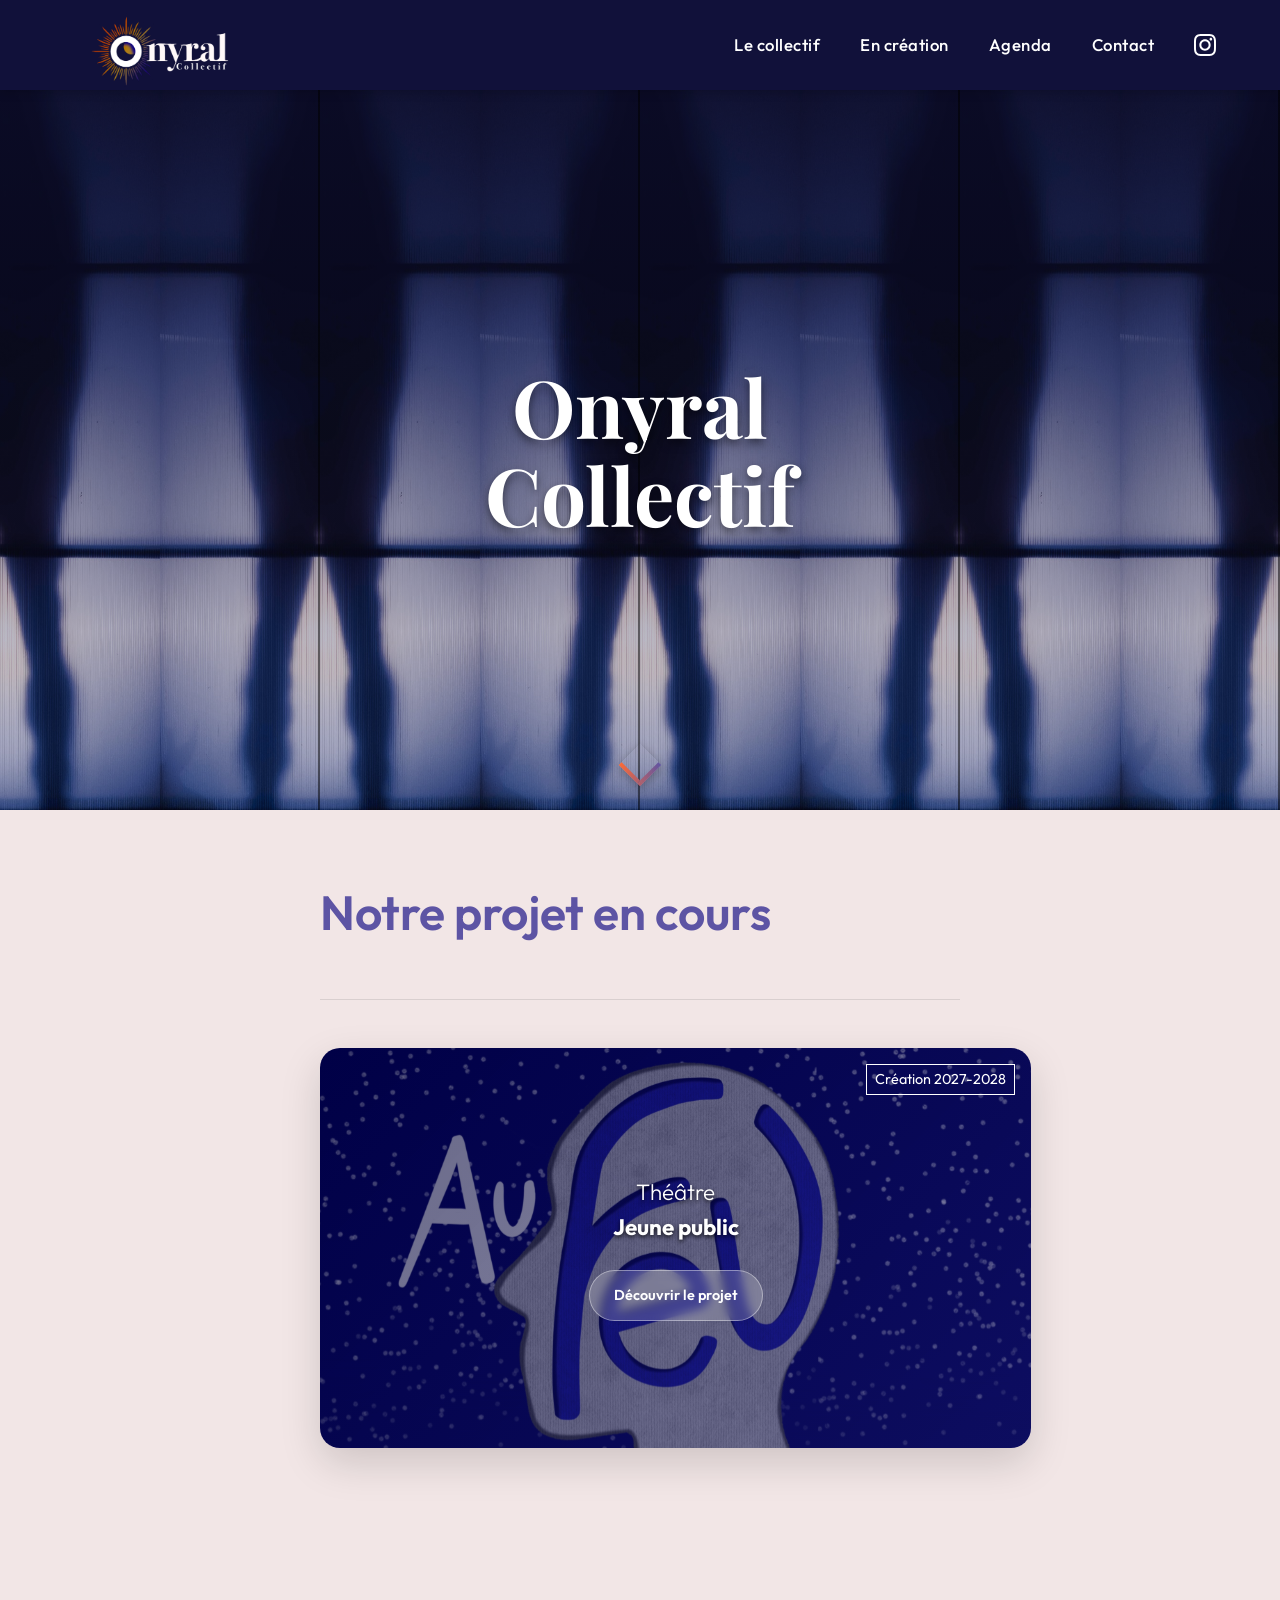
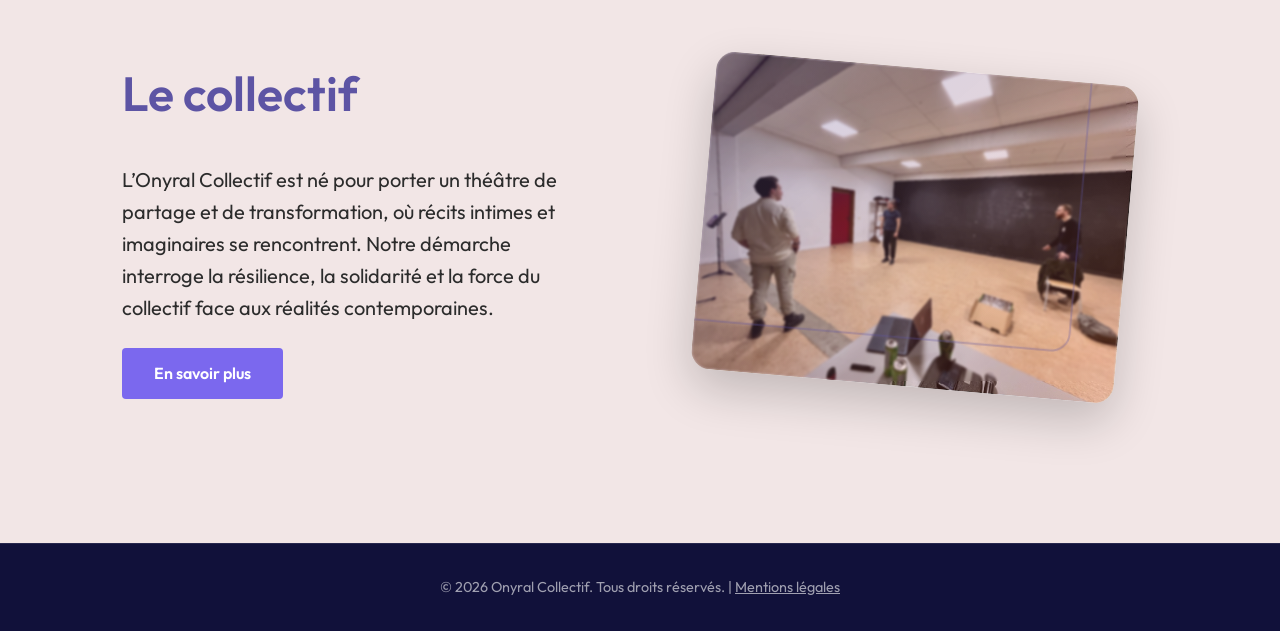
==== commit 8a679c8d: "Add files via upload" ====
--- a/index.html
+++ b/index.html
@@ -22,7 +22,7 @@
         <ul>
             <li><a href="collectif.html">Le collectif</a></li>
             <li class="nav-item-projets">
-                <a href="projets.html">Nos projets</a>
+                <a href="en-creation.html">En création</a>
                 <div class="dropdown">
                     <a href="au-feu.html">Au Feu !</a>
                 </div>
@@ -30,7 +30,7 @@
             <li><a href="agenda.html">Agenda</a></li>
             <li><a href="contact.html">Contact</a></li>
             <li>
-                <a href="https://www.instagram.com/onyralcollectif/" target="_blank" class="nav-icon"
+                <a href="https://www.instagram.com/onyral_collectif/" target="_blank" class="nav-icon"
                     aria-label="Instagram">
                     <svg xmlns="http://www.w3.org/2000/svg" viewBox="0 0 24 24" fill="currentColor">
                         <path
@@ -55,13 +55,13 @@
     <section class="actualites" id="actualites">
         <div class="container">
             <div class="section-header">
-                <h2 class="section-title">À l'affiche</h2>
+                <h2 class="section-title">Notre projet en cours</h2>
             </div>
 
             <div class="news-grid featured-news">
-                <a href="au-feu.html" class="news-card featured-card"
+                <a href="au-feu.html" class="news-card featured-card projet-card-featured"
                     style="background: linear-gradient(135deg, rgba(0, 0, 51, 0.6) 0%, rgba(26, 26, 94, 0.5) 100%), url('au-feu-card.png') no-repeat center center; background-size: cover; position: relative;">
-                    <div class="news-year">2025</div>
+                    <div class="news-year">Création 2027-2028</div>
                     <div class="news-content" style="justify-content: flex-end;">
                         <p
                             style="margin-top: auto; font-size: 1.4rem; text-shadow: 0 2px 4px rgba(0,0,0,0.8); font-weight: 300;">
@@ -78,9 +78,11 @@
             <div class="collectif-layout">
                 <div class="collectif-text-content">
                     <h2 class="section-title" style="text-align: left; margin-bottom: 2rem;">Le collectif</h2>
-                    <p class="lead-text">L’Onyral Collectif crée un théâtre de partage et de transformation, où récits
-                        intimes et imaginaires se rencontrent. Nos créations interrogent la résilience, la solidarité et
-                        la force du collectif face aux réalités contemporaines.</p>
+                    <p class="lead-text">L’Onyral Collectif est né pour porter un théâtre de partage et de
+                        transformation, où récits intimes et imaginaires se rencontrent. Notre démarche interroge la
+                        résilience, la solidarité et la force du collectif face aux réalités contemporaines.
+
+                    </p>
                     <a href="collectif.html" class="btn-purple">En savoir plus</a>
                 </div>
 
@@ -98,7 +100,7 @@
     </section>
 </main>
 <footer>
-    <p>&copy; 2025 Onyral Collectif. Tous droits réservés. | <a href="mentions-legales.html"
+    <p>&copy; 2026 Onyral Collectif. Tous droits réservés. | <a href="mentions-legales.html"
             style="color: inherit; text-decoration: underline;">Mentions légales</a></p>
 </footer>
 
--- a/style.css
+++ b/style.css
@@ -1,36 +1,49 @@
-/* Fonts */
+/* ==========================================================================
+   1. IMPORTS & CONFIGURATION GLOBALE
+   ========================================================================== */
+
 @import url('https://fonts.googleapis.com/css2?family=Outfit:wght@300;400;600&family=Playfair+Display:ital,wght@0,400;0,700;1,400&display=swap');
 
-html {
-    scroll-behavior: smooth;
-}
-
 :root {
-    /* Palette Onyral (New Design) */
+    /* Palette Principale */
     --bg-deep: #11113a;
-    /* Deep Royal Blue for Header/Footer */
+    /* Bleu royal profond (Header/Footer) */
     --bg-light: #f2e6e6;
-    /* Light Beige/Pinkish for content */
+    /* Beige/Rosé clair (Fond de page) */
     --text-main: #2c2c2c;
-    /* Dark text for light bg */
+    /* Texte sombre (sur fond clair) */
     --text-light: #ffffff;
-    /* White text for dark bg */
+    /* Texte blanc (sur fond sombre) */
+
+    /* Couleurs d'accentuation */
     --accent-purple: #5d54a4;
-    /* Purple for headings */
+    /* Violet (Titres) */
     --accent-pink: #ff0080;
-    /* Pink for dashed lines/accents */
+    /* Rose (Lignes/Accents) */
     --accent-blue-btn: #7b68ee;
-    /* Periwinkle for buttons */
-
-    /* Keep some old vars for compatibility if needed, or redefine */
+    /* Pervenche (Boutons) */
+    --accent-orange: #ff6b35;
+    /* Orange (Survol navigation) */
+
+    /* Effets & Dimensions */
     --glass-border: rgba(255, 255, 255, 0.1);
     --nav-height: 90px;
 }
 
-* {
+/* ==========================================================================
+   2. RESET & BASE
+   ========================================================================== */
+
+*,
+*::before,
+*::after {
     margin: 0;
     padding: 0;
     box-sizing: border-box;
+}
+
+html {
+    scroll-behavior: smooth;
 }
 
 body {
@@ -38,13 +51,13 @@
     background: var(--bg-light);
     color: var(--text-main);
     min-height: 100vh;
+    line-height: 1.6;
     overflow-x: hidden;
-    line-height: 1.6;
 }
 
 a {
+    color: inherit;
     text-decoration: none;
-    color: inherit;
     transition: all 0.3s ease;
 }
 
@@ -52,11 +65,15 @@
     list-style: none;
 }
 
-/* Header */
+/* ==========================================================================
+   3. EN-TÊTE & NAVIGATION (HEADER)
+   ========================================================================== */
+
 header {
     position: fixed;
     top: 0;
     left: 0;
+    z-index: 100;
     width: 100%;
     height: var(--nav-height);
     display: flex;
@@ -64,10 +81,10 @@
     align-items: center;
     padding: 0 5%;
     background: var(--bg-deep);
-    z-index: 100;
     box-shadow: 0 2px 10px rgba(0, 0, 0, 0.2);
 }
 
+/* --- Logo --- */
 .logo {
     display: flex;
     align-items: center;
@@ -75,31 +92,30 @@
 }
 
 .logo img {
+    width: auto;
     height: 140px;
-    /* Slightly larger as per image */
-    width: auto;
+    margin-top: 10px;
     object-fit: contain;
     transition: transform 0.3s ease;
-    margin-top: 10px;
-    /* Adjust alignment */
 }
 
 .logo:hover img {
     transform: scale(1.05);
 }
 
+/* --- Menu de Navigation --- */
 nav ul {
     display: flex;
+    align-items: center;
     gap: 2.5rem;
-    align-items: center;
 }
 
 nav a {
+    position: relative;
+    color: var(--text-light);
+    font-size: 1.05rem;
     font-weight: 500;
-    font-size: 1.05rem;
     letter-spacing: 0.5px;
-    position: relative;
-    color: var(--text-light);
 }
 
 nav a::after {
@@ -109,22 +125,23 @@
     left: 0;
     width: 0;
     height: 2px;
-    background: #ff6b35;
+    background: var(--accent-orange);
     transition: width 0.3s ease;
 }
 
 nav a:hover {
-    color: #ff6b35;
+    color: var(--accent-orange);
 }
 
 nav a:hover::after {
     width: 100%;
 }
 
+/* --- Icône de Navigation --- */
 .nav-icon {
     display: flex;
+    justify-content: center;
     align-items: center;
-    justify-content: center;
     height: 100%;
     color: var(--text-light);
 }
@@ -252,20 +269,24 @@
     text-shadow: 0 4px 10px rgba(0, 0, 0, 0.5);
 }
 
-/* Actualités Section */
+/* ==========================================================================
+   8. SECTION ACTUALITÉS
+   ========================================================================== */
+
 .actualites {
     padding: 4rem 5%;
     background: var(--bg-light);
 }
 
 .section-title {
+    margin-bottom: 2rem;
+    color: var(--accent-purple);
     font-family: 'Outfit', sans-serif;
     font-size: 3rem;
-    color: var(--accent-purple);
-    margin-bottom: 2rem;
     font-weight: 600;
 }
 
+/* --- Grille d'actualités --- */
 .news-grid {
     display: grid;
     grid-template-columns: repeat(auto-fit, minmax(300px, 1fr));
@@ -274,17 +295,17 @@
 }
 
 .news-card {
+    position: relative;
+    display: flex;
+    justify-content: center;
+    align-items: center;
+    aspect-ratio: 16 / 9;
     background: #1a1a5e;
-    /* Deep blue card bg */
-    color: #fff;
+    /* Fond bleu profond pour la carte */
+    color: var(--text-light);
     border-radius: 8px;
+    box-shadow: 0 10px 20px rgba(0, 0, 0, 0.2);
     overflow: hidden;
-    position: relative;
-    aspect-ratio: 16/9;
-    display: flex;
-    align-items: center;
-    justify-content: center;
-    box-shadow: 0 10px 20px rgba(0, 0, 0, 0.2);
     transition: transform 0.3s ease;
 }
 
@@ -293,28 +314,32 @@
 }
 
 .news-content {
+    z-index: 2;
     text-align: center;
-    z-index: 2;
 }
 
 .news-year {
     position: absolute;
     top: 1rem;
     right: 1rem;
-    border: 1px solid #fff;
     padding: 0.2rem 0.5rem;
+    border: 1px solid var(--text-light);
     font-size: 0.9rem;
 }
 
+/* --- Séparateur décoratif --- */
 .separator {
     width: 100%;
     height: 4px;
+    margin: 2rem 0;
     background-image: linear-gradient(to right, var(--accent-pink) 50%, transparent 50%);
     background-size: 20px 100%;
-    margin: 2rem 0;
-}
-
-/* Le Collectif Preview Section */
+}
+
+/* ==========================================================================
+   9. APERÇU DU COLLECTIF (HOMEPAGE)
+   ========================================================================== */
+
 .collectif-preview {
     padding: 4rem 5%;
     background: var(--bg-light);
@@ -322,8 +347,8 @@
 
 .collectif-content {
     display: flex;
+    align-items: center;
     gap: 4rem;
-    align-items: center;
     flex-wrap: wrap;
 }
 
@@ -331,13 +356,13 @@
     flex: 1;
     min-width: 300px;
     border-radius: 8px;
+    box-shadow: 0 10px 30px rgba(0, 0, 0, 0.2);
     overflow: hidden;
-    box-shadow: 0 10px 30px rgba(0, 0, 0, 0.2);
 }
 
 .collectif-image img {
+    display: block;
     width: 100%;
-    display: block;
 }
 
 .collectif-text {
@@ -346,17 +371,18 @@
 }
 
 .collectif-text p {
+    margin-bottom: 2rem;
+    color: var(--text-main);
     font-size: 1.1rem;
-    color: var(--text-main);
-    margin-bottom: 2rem;
     line-height: 1.8;
 }
 
+/* --- Boutons globaux --- */
 .btn-purple {
     display: inline-block;
     padding: 0.8rem 2rem;
     background: var(--accent-blue-btn);
-    color: white;
+    color: var(--text-light);
     font-weight: 600;
     border-radius: 4px;
     transition: background 0.3s ease;
@@ -366,13 +392,15 @@
     background: var(--accent-purple);
 }
 
-/* Au Feu Specifics */
+/* ==========================================================================
+   10. PAGE SPÉCIFIQUE : SPECTACLE "AU FEU"
+   ========================================================================== */
+
 body.au-feu {
     background: var(--bg-light);
-    /* Keep same light background as main site */
-}
-
-/* Au Feu Hero - Full Width with Background */
+}
+
+/* --- Hero Au Feu --- */
 .au-feu-hero {
     position: relative;
     width: 100%;
@@ -381,11 +409,11 @@
     flex-direction: column;
     justify-content: center;
     align-items: center;
-    text-align: center;
+    padding: 4rem 5%;
     background: #000;
     /* Fallback */
     color: var(--text-light);
-    padding: 4rem 5%;
+    text-align: center;
     overflow: hidden;
 }
 
@@ -394,81 +422,89 @@
     position: absolute;
     top: 0;
     left: 0;
+    z-index: 1;
     width: 100%;
     height: 100%;
-    background:
-        /* Vertical lines every 25% */
+
+    background-image:
+        /* Lignes verticales répètes (25%) */
         repeating-linear-gradient(90deg,
             transparent 0,
             transparent calc(25% - 2px),
             rgba(0, 0, 0, 0.5) calc(25% - 2px),
             rgba(0, 0, 0, 0.5) 25%),
-        /* Dark overlay */
-        linear-gradient(to bottom, rgba(17, 17, 58, 0.6), rgba(17, 17, 58, 0.3)),
-        /* The image */
+        /* Overlay sombre */
+        linear-gradient(to bottom,
+            rgba(17, 17, 58, 0.6),
+            rgba(17, 17, 58, 0.3)),
+        /* Image d'arrière-plan */
         url('au-feu-hero.jpg');
+
+    background-position: center top;
+    background-repeat: no-repeat, no-repeat, repeat-x;
     background-size:
         100% 100%,
-        /* Lines */
         100% 100%,
-        /* Overlay */
         25% 100%;
-    /* Image repeats 4 times */
-    background-repeat: no-repeat, no-repeat, repeat-x;
-    background-position: center top;
-    z-index: 1;
 }
 
 .fire-title {
+    position: relative;
+    z-index: 2;
+    margin-bottom: 1.5rem;
+    color: var(--accent-orange);
     font-family: 'Playfair Display', serif;
     font-size: 5rem;
-    color: #ff6b35;
     text-shadow: 0 0 30px rgba(255, 107, 53, 0.8), 0 4px 10px rgba(0, 0, 0, 0.5);
-    margin-bottom: 1.5rem;
+}
+
+.au-feu-quote {
+    position: relative;
     z-index: 2;
-}
-
-.au-feu-quote {
+    max-width: 700px;
+    margin: 0 auto;
+    color: rgba(255, 255, 255, 0.95);
     font-style: italic;
     font-size: 1.2rem;
-    color: rgba(255, 255, 255, 0.95);
-    max-width: 700px;
-    margin: 0 auto;
-    z-index: 2;
     text-shadow: 0 2px 4px rgba(0, 0, 0, 0.5);
 }
 
-/* Au Feu Navigation - Horizontal by default */
+/* ==========================================================================
+   11. NAVIGATION SPÉCIFIQUE "AU FEU" (DEFAUT & SCROLL SIDEBAR)
+   ========================================================================== */
+
+/* --- Mode Horizontal (par défaut en haut) --- */
 .au-feu-nav {
-    background: var(--bg-light);
-    padding: 2rem 5%;
-    border-bottom: 2px solid #ff6b35;
     position: sticky;
     top: var(--nav-height);
     z-index: 100;
+    padding: 2rem 5%;
+    background: var(--bg-light);
+    border-bottom: 2px solid var(--accent-orange);
     transition: all 0.4s cubic-bezier(0.4, 0, 0.2, 1);
 }
 
 .au-feu-nav .container {
     display: flex;
     justify-content: center;
+    align-items: center;
     gap: 4rem;
     flex-wrap: nowrap;
-    /* Keep on single line */
-    align-items: center;
+    /* Conserve tous les liens sur une seule ligne */
 }
 
 .au-feu-nav .au-feu-nav-link {
+    position: relative;
+    padding: 0.5rem 1rem;
+    color: var(--accent-orange);
     font-size: 1.3rem;
     font-weight: 500;
-    color: #ff6b35;
-    position: relative;
+    white-space: nowrap;
+    /* Empêche le texte de se couper */
     transition: all 0.3s ease;
-    padding: 0.5rem 1rem;
-    white-space: nowrap;
-    /* Prevent text wrapping */
-}
-
+}
+
+/* Soulignement au survol (mode horizontal) */
 .au-feu-nav .au-feu-nav-link::after {
     content: '';
     position: absolute;
@@ -476,7 +512,7 @@
     left: 0;
     width: 0;
     height: 2px;
-    background: #ff6b35;
+    background: var(--accent-orange);
     transition: width 0.3s ease;
 }
 
@@ -484,59 +520,65 @@
     width: 100%;
 }
 
-/* Au Feu Navigation - Side state (after scroll) */
+/* --- Mode Lateral / Sidebar (activé au scroll) --- */
 .au-feu-nav.side-nav {
     position: fixed;
+    top: 50%;
     right: 2rem;
-    top: 50%;
     transform: translateY(-50%);
     width: auto;
     padding: 1.5rem 1rem;
+    background: rgba(242, 230, 230, 0.95);
     border-radius: 8px;
     border-bottom: none;
-    border-left: 3px solid #ff6b35;
-    background: rgba(242, 230, 230, 0.95);
+    border-left: 3px solid var(--accent-orange);
     box-shadow: 0 4px 20px rgba(0, 0, 0, 0.15);
 }
 
 .au-feu-nav.side-nav .container {
     flex-direction: column;
+    align-items: flex-end;
     gap: 1.2rem;
-    align-items: flex-end;
 }
 
 .au-feu-nav.side-nav .au-feu-nav-link {
+    padding: 0.4rem 0.8rem;
+    font-size: 1rem;
+    /* Taille plus discrète en mode latéral */
     text-align: right;
-    font-size: 1rem;
-    /* Smaller in side mode */
-    padding: 0.4rem 0.8rem;
 }
 
 .au-feu-nav.side-nav .au-feu-nav-link::after {
     display: none;
-    /* Remove underline in side mode */
+    /* Masque le soulignement en mode latéral */
 }
 
 .au-feu-nav.side-nav .au-feu-nav-link:hover {
     background: rgba(255, 107, 53, 0.1);
     color: #d95a2b;
+    /* Orange brûlé au survol */
+    border-radius: 4px;
     transform: translateX(-5px);
-    border-radius: 4px;
-}
-
-/* Au Feu Sections */
+}
+
+/* ==========================================================================
+   12. SECTIONS & CONTENU DE LA PAGE "AU FEU"
+   ========================================================================== */
+
 .au-feu-section {
     padding: 4rem 5%;
     background: var(--bg-light);
 }
 
+/* Alternance de couleur de fond pour les sections paires */
 .au-feu-section:nth-child(even) {
     background: #faf7f5;
-    /* Slightly darker beige for alternating sections */
-}
-
+    /* Beige légèrement plus chaud */
+}
+
+/* --- Éléments de texte & accents --- */
 .fire-accent {
-    color: #ff6b35;
+    color: var(--accent-orange);
 }
 
 .au-feu-content {
@@ -545,18 +587,22 @@
 }
 
 .au-feu-content p {
+    margin-bottom: 1.5rem;
+    color: var(--text-main);
     font-size: 1.1rem;
     line-height: 1.8;
-    margin-bottom: 1.5rem;
-    color: var(--text-main);
 }
 
 .au-feu-content em {
+    color: #d95a2b;
+    /* Orange brûlé pour la mise en valeur */
     font-style: italic;
-    color: #d95a2b;
-}
-
-/* Credits Grid */
+}
+
+/* ==========================================================================
+   13. GRILLE DE CRÉDITS & BOUTONS "FEU"
+   ========================================================================== */
+
 .credits-grid {
     display: grid;
     grid-template-columns: repeat(auto-fit, minmax(250px, 1fr));
@@ -565,137 +611,149 @@
 }
 
 .credit-item h3 {
+    margin-bottom: 0.5rem;
+    color: var(--accent-orange);
     font-size: 1.2rem;
-    color: #ff6b35;
-    margin-bottom: 0.5rem;
     font-weight: 600;
 }
 
 .credit-item p {
+    color: var(--text-main);
     font-size: 1rem;
-    color: var(--text-main);
-}
-
-/* Fire Button */
+}
+
+/* --- Bouton Dégradé Feu --- */
 .btn-fire {
     display: inline-block;
+    margin-top: 1.5rem;
     padding: 1rem 2rem;
-    background: linear-gradient(45deg, #ff6b35, #f09819);
-    color: white;
+    background: linear-gradient(45deg, var(--accent-orange), #f09819);
+    color: var(--text-light);
+    font-weight: 600;
     border-radius: 4px;
-    font-weight: 600;
-    margin-top: 1.5rem;
     box-shadow: 0 5px 15px rgba(255, 107, 53, 0.3);
     transition: all 0.3s ease;
 }
 
 .btn-fire:hover {
+    box-shadow: 0 8px 20px rgba(255, 107, 53, 0.5);
     transform: translateY(-2px);
-    box-shadow: 0 8px 20px rgba(255, 107, 53, 0.5);
-}
-
-
-
-body.au-feu .nav-icon svg,
-body.au-feu nav a {
+}
+
+/* ==========================================================================
+   14. ADAPTATIONS HEADER POUR LA PAGE "AU FEU"
+   ========================================================================== */
+
+body.au-feu nav a,
+body.au-feu .nav-icon svg {
     color: var(--text-light);
-    /* Keep white text in header */
+    /* Maintient le texte et l'icône du header en blanc */
 }
 
 body.au-feu nav a:hover {
-    color: #ff6b35;
+    color: var(--accent-orange);
 }
 
 body.au-feu nav a::after {
-    background: #ff6b35;
+    background: var(--accent-orange);
 }
 
 body.au-feu .dropdown a {
     color: var(--text-light);
 }
 
-/* Footer */
+/* ==========================================================================
+   15. PIED DE PAGE (FOOTER)
+   ========================================================================== */
+
 footer {
-    text-align: center;
     padding: 2rem;
     border-top: 1px solid var(--glass-border);
     color: var(--text-muted);
     font-size: 0.9rem;
-}
-
-/* Utility */
+    text-align: center;
+}
+
+/* ==========================================================================
+   16. CLASSES UTILITAIRES & BOUTONS SECONDAIRES
+   ========================================================================== */
+
 .hidden {
     display: none;
 }
 
 .btn {
     display: inline-block;
+    margin-top: 1rem;
     padding: 1rem 2rem;
     background: linear-gradient(45deg, var(--accent-blue), var(--accent-mauve));
-    color: white;
+    color: var(--text-light);
+    font-weight: 600;
     border-radius: 30px;
-    font-weight: 600;
-    margin-top: 1rem;
     box-shadow: 0 5px 15px rgba(79, 172, 254, 0.3);
 }
 
-/* ========================================
-   LE COLLECTIF PAGE STYLES
-   ======================================== */
-
-/* Collectif Hero */
+/* ==========================================================================
+   17. PAGE SPÉCIFIQUE : LE COLLECTIF
+   ========================================================================== */
+
+/* --- Hero Collectif --- */
 .collectif-hero {
-    background: var(--bg-deep);
-    padding: 4rem 5%;
-    text-align: center;
-    color: var(--text-light);
     min-height: 40vh;
     display: flex;
     flex-direction: column;
     justify-content: center;
     align-items: center;
+    padding: 4rem 5%;
+    background: var(--bg-deep);
+    color: var(--text-light);
+    text-align: center;
 }
 
 .collectif-hero h1 {
+    margin-bottom: 1rem;
+    color: var(--text-light);
     font-family: 'Playfair Display', serif;
     font-size: 4rem;
-    color: var(--text-light);
-    margin-bottom: 1rem;
 }
 
 .collectif-subtitle {
+    color: rgba(255, 255, 255, 0.8);
     font-size: 1.3rem;
-    color: rgba(255, 255, 255, 0.8);
     font-style: italic;
 }
 
-/* Collectif Navigation - Horizontal by default */
+/* ==========================================================================
+   18. NAVIGATION SPÉCIFIQUE "LE COLLECTIF" (DEFAUT & SCROLL SIDEBAR)
+   ========================================================================== */
+
+/* --- Mode Horizontal (par défaut) --- */
 .collectif-nav {
-    background: var(--bg-light);
-    padding: 2rem 5%;
-    border-bottom: 2px solid var(--accent-purple);
     position: sticky;
     top: var(--nav-height);
     z-index: 100;
+    padding: 2rem 5%;
+    background: var(--bg-light);
+    border-bottom: 2px solid var(--accent-purple);
     transition: all 0.4s cubic-bezier(0.4, 0, 0.2, 1);
 }
 
 .collectif-nav .container {
     display: flex;
     justify-content: center;
+    align-items: center;
     gap: 4rem;
     flex-wrap: nowrap;
-    align-items: center;
 }
 
 .collectif-nav .collectif-nav-link {
+    position: relative;
+    padding: 0.5rem 1rem;
+    color: var(--accent-purple);
     font-size: 1.3rem;
     font-weight: 500;
-    color: var(--accent-purple);
-    position: relative;
+    white-space: nowrap;
     transition: all 0.3s ease;
-    padding: 0.5rem 1rem;
-    white-space: nowrap;
 }
 
 .collectif-nav .collectif-nav-link::after {
@@ -713,31 +771,31 @@
     width: 100%;
 }
 
-/* Collectif Navigation - Side state (after scroll) */
+/* --- Mode Lateral / Sidebar (activé au scroll) --- */
 .collectif-nav.side-nav {
     position: fixed;
+    top: 50%;
     right: 2rem;
-    top: 50%;
     transform: translateY(-50%);
     width: auto;
     padding: 1.5rem 1rem;
+    background: rgba(242, 230, 230, 0.95);
     border-radius: 8px;
     border-bottom: none;
     border-left: 3px solid var(--accent-purple);
-    background: rgba(242, 230, 230, 0.95);
     box-shadow: 0 4px 20px rgba(0, 0, 0, 0.15);
 }
 
 .collectif-nav.side-nav .container {
     flex-direction: column;
+    align-items: flex-end;
     gap: 1.2rem;
-    align-items: flex-end;
 }
 
 .collectif-nav.side-nav .collectif-nav-link {
+    padding: 0.4rem 0.8rem;
+    font-size: 1rem;
     text-align: right;
-    font-size: 1rem;
-    padding: 0.4rem 0.8rem;
 }
 
 .collectif-nav.side-nav .collectif-nav-link::after {
@@ -747,11 +805,14 @@
 .collectif-nav.side-nav .collectif-nav-link:hover {
     background: rgba(93, 84, 164, 0.1);
     color: var(--accent-blue-btn);
+    border-radius: 4px;
     transform: translateX(-5px);
-    border-radius: 4px;
-}
-
-/* Collectif Sections */
+}
+
+/* ==========================================================================
+   19. SECTIONS & FONDATEURS (LE COLLECTIF)
+   ========================================================================== */
+
 .collectif-section {
     padding: 4rem 5%;
     background: var(--bg-light);
@@ -771,18 +832,18 @@
 }
 
 .collectif-content p {
+    margin-bottom: 1.5rem;
+    color: var(--text-main);
     font-size: 1.1rem;
     line-height: 1.8;
-    margin-bottom: 1.5rem;
-    color: var(--text-main);
 }
 
 .collectif-content em {
+    color: var(--accent-purple);
     font-style: italic;
-    color: var(--accent-purple);
-}
-
-/* Founders Grid */
+}
+
+/* --- Grille des Fondateurs --- */
 .founders-grid {
     display: grid;
     grid-template-columns: repeat(auto-fit, minmax(280px, 1fr));
@@ -791,59 +852,66 @@
 }
 
 .founder-card {
-    background: white;
     padding: 2rem;
+    background: var(--text-light);
+    /* Blanc */
     border-radius: 8px;
     box-shadow: 0 4px 15px rgba(0, 0, 0, 0.08);
     transition: transform 0.3s ease, box-shadow 0.3s ease;
 }
 
 .founder-card:hover {
+    box-shadow: 0 8px 25px rgba(0, 0, 0, 0.12);
     transform: translateY(-5px);
-    box-shadow: 0 8px 25px rgba(0, 0, 0, 0.12);
 }
 
 .founder-card h3 {
+    margin-bottom: 0.5rem;
+    color: var(--accent-purple);
     font-size: 1.4rem;
-    color: var(--accent-purple);
-    margin-bottom: 0.5rem;
     font-weight: 600;
 }
 
 .founder-role {
+    margin-bottom: 1rem;
+    color: var(--accent-blue-btn);
     font-size: 0.95rem;
-    color: var(--accent-blue-btn);
     font-weight: 500;
-    margin-bottom: 1rem;
     font-style: italic;
 }
 
 .founder-card p {
+    color: var(--text-main);
     font-size: 1rem;
-    color: var(--text-main);
     line-height: 1.6;
 }
 
-/* Footer */
+/* ==========================================================================
+   20. PIED DE PAGE SOMBRE (FOOTER COLLECTIF)
+   ========================================================================== */
+
 footer {
-    text-align: center;
     padding: 2rem;
     background: var(--bg-deep);
-    border-top: 1px solid rgba(255, 255, 255, 0.1);
+    border-top: 1px solid var(--glass-border);
     color: rgba(255, 255, 255, 0.6);
     font-size: 0.9rem;
-}
-
-/* Utility */
+    text-align: center;
+}
+
+/* ==========================================================================
+   21. UTILITAIRES
+   ========================================================================== */
+
 .hidden {
     display: none;
 }
 
-/* ========================================
-   NOS PROJETS PAGE STYLES
-   ======================================== */
-
-/* Projets Hero */
+/* ==========================================================================
+   22. PAGE SPÉCIFIQUE : NOS PROJETS
+   ========================================================================== */
+
+/* --- Hero Projets --- */
 .projets-hero {
     position: relative;
     width: 100%;
@@ -851,10 +919,10 @@
     display: flex;
     justify-content: center;
     align-items: center;
-    text-align: center;
+    padding: 4rem 5%;
     background: linear-gradient(135deg, var(--bg-deep) 0%, #1a1a5e 100%);
     color: var(--text-light);
-    padding: 4rem 5%;
+    text-align: center;
     overflow: hidden;
 }
 
@@ -863,12 +931,12 @@
     position: absolute;
     top: 0;
     left: 0;
+    z-index: 1;
     width: 100%;
     height: 100%;
     background:
         radial-gradient(circle at 20% 50%, rgba(93, 84, 164, 0.3) 0%, transparent 50%),
         radial-gradient(circle at 80% 50%, rgba(255, 0, 128, 0.2) 0%, transparent 50%);
-    z-index: 1;
 }
 
 .projets-hero .hero-content {
@@ -877,28 +945,27 @@
 }
 
 .projets-hero h1 {
+    margin-bottom: 1rem;
+    color: var(--text-light);
     font-family: 'Playfair Display', serif;
     font-size: 4.5rem;
-    color: var(--text-light);
-    margin-bottom: 1rem;
     text-shadow: 0 4px 10px rgba(0, 0, 0, 0.3);
 }
 
 .projets-subtitle {
-    font-size: 1.3rem;
-    color: rgba(255, 255, 255, 0.85);
-    font-style: italic;
     max-width: 600px;
     margin: 0 auto;
-}
-
-/* Projets Content Section */
+    color: rgba(255, 255, 255, 0.85);
+    font-size: 1.3rem;
+    font-style: italic;
+}
+
+/* --- Section Contenu Projets --- */
 .projets-content {
     padding: 4rem 5%;
     background: var(--bg-light);
 }
 
-/* Projets Grid */
 .projets-grid {
     display: grid;
     grid-template-columns: repeat(auto-fit, minmax(350px, 1fr));
@@ -906,29 +973,33 @@
     margin-bottom: 4rem;
 }
 
-/* Featured Project Card - Au Feu */
+/* ==========================================================================
+   23. CARTES DE PROJETS (PROJECT CARDS)
+   ========================================================================== */
+
 .projet-card {
     position: relative;
+    display: flex;
+    justify-content: center;
+    align-items: center;
+    aspect-ratio: 16 / 10;
     border-radius: 12px;
+    box-shadow: 0 10px 30px rgba(0, 0, 0, 0.15);
     overflow: hidden;
-    aspect-ratio: 16/10;
-    display: flex;
-    align-items: center;
-    justify-content: center;
-    box-shadow: 0 10px 30px rgba(0, 0, 0, 0.15);
     transition: all 0.4s cubic-bezier(0.4, 0, 0.2, 1);
 }
 
+.projet-card:hover {
+    box-shadow: 0 15px 40px rgba(0, 0, 0, 0.25);
+    transform: translateY(-8px) scale(1.02);
+}
+
+/* --- Projet Star : Au Feu --- */
 .projet-card-featured {
+    position: relative;
     background: linear-gradient(135deg, rgba(0, 0, 51, 0.6) 0%, rgba(26, 26, 94, 0.5) 100%), url('au-feu-card.png') no-repeat center center;
     background-size: cover;
-    color: #fff;
-    position: relative;
-}
-
-.projet-card:hover {
-    transform: translateY(-8px) scale(1.02);
-    box-shadow: 0 15px 40px rgba(0, 0, 0, 0.25);
+    color: var(--text-light);
 }
 
 .projet-overlay {
@@ -950,57 +1021,57 @@
     position: absolute;
     top: 1.5rem;
     right: 1.5rem;
-    border: 2px solid #fff;
+    z-index: 3;
     padding: 0.4rem 0.8rem;
+    background: rgba(0, 0, 0, 0.3);
+    border: 2px solid var(--text-light);
+    border-radius: 4px;
     font-size: 1rem;
     font-weight: 600;
-    border-radius: 4px;
-    background: rgba(0, 0, 0, 0.3);
     backdrop-filter: blur(5px);
-    z-index: 3;
 }
 
 .projet-content {
+    position: relative;
+    z-index: 2;
+    padding: 2rem;
     text-align: center;
-    z-index: 2;
-    position: relative;
-    padding: 2rem;
 }
 
 .projet-title-fire {
+    margin-bottom: 1rem;
+    color: var(--text-light);
     font-family: 'Playfair Display', serif;
     font-size: 3.5rem;
-    color: #fff;
     line-height: 1.1;
+    text-shadow: 0 0 20px rgba(255, 107, 53, 0.6), 0 4px 10px rgba(0, 0, 0, 0.5);
+}
+
+.projet-title-fire span {
+    color: var(--accent-blue, #4facfe);
+    text-shadow: 0 0 20px rgba(79, 172, 254, 0.6), 0 4px 10px rgba(0, 0, 0, 0.5);
+}
+
+.projet-description {
     margin-bottom: 1rem;
-    text-shadow: 0 0 20px rgba(255, 107, 53, 0.6), 0 4px 10px rgba(0, 0, 0, 0.5);
-}
-
-.projet-title-fire span {
-    color: #4facfe;
-    text-shadow: 0 0 20px rgba(79, 172, 254, 0.6), 0 4px 10px rgba(0, 0, 0, 0.5);
-}
-
-.projet-description {
+    color: rgba(255, 255, 255, 0.95);
     font-size: 1.3rem;
-    color: rgba(255, 255, 255, 0.95);
-    margin-bottom: 1rem;
     line-height: 1.6;
 }
 
 .projet-tag {
     display: inline-block;
-    background: linear-gradient(45deg, #ff6b35, #f09819);
-    color: white;
+    margin-top: 0.5rem;
     padding: 0.5rem 1.2rem;
+    background: linear-gradient(45deg, var(--accent-orange), #f09819);
+    color: var(--text-light);
     border-radius: 20px;
     font-size: 0.9rem;
     font-weight: 600;
-    margin-top: 0.5rem;
     box-shadow: 0 4px 15px rgba(255, 107, 53, 0.3);
 }
 
-/* Coming Soon Card */
+/* --- Carte Projet "À Venir" (Coming Soon) --- */
 .projet-card-coming {
     background: linear-gradient(135deg, #f2e6e6 0%, #e8d8d8 100%);
     border: 2px dashed var(--accent-purple);
@@ -1008,33 +1079,36 @@
 }
 
 .projet-title-coming {
+    margin-bottom: 1rem;
+    color: var(--accent-purple);
     font-family: 'Playfair Display', serif;
     font-size: 2.5rem;
-    color: var(--accent-purple);
-    margin-bottom: 1rem;
 }
 
 .projet-description-coming {
+    color: var(--text-main);
     font-size: 1.1rem;
-    color: var(--text-main);
+    font-style: italic;
     opacity: 0.7;
-    font-style: italic;
-}
-
-/* Projets Info Section */
+}
+
+/* --- Texte explicatif sous les projets --- */
 .projets-info {
     max-width: 900px;
     margin: 3rem auto 0;
 }
 
 .projets-info p {
+    margin-bottom: 1.5rem;
+    color: var(--text-main);
     font-size: 1.1rem;
     line-height: 1.8;
-    margin-bottom: 1.5rem;
-    color: var(--text-main);
-}
-
-/* Responsive adjustments for Projets */
+}
+
+/* ==========================================================================
+   24. RESPONSIVE DESIGN (MÉDIA QUERIES TABLETTE & MOBILE)
+   ========================================================================== */
+
 @media (max-width: 768px) {
     .projets-hero h1 {
         font-size: 3rem;
@@ -1058,11 +1132,11 @@
     }
 }
 
-/* ========================================
-   AGENDA PAGE STYLES - ARTISTIC & INVENTIVE
-   ======================================== */
-
-/* Agenda Hero */
+/* ==========================================================================
+   25. PAGE SPÉCIFIQUE : AGENDA (TIMELINE ARTISTIQUE)
+   ========================================================================== */
+
+/* --- Hero Agenda --- */
 .agenda-hero {
     position: relative;
     width: 100%;
@@ -1070,10 +1144,10 @@
     display: flex;
     justify-content: center;
     align-items: center;
-    text-align: center;
+    padding: 6rem 5%;
     background: linear-gradient(135deg, #11113a 0%, #1a1a5e 50%, #5d54a4 100%);
     color: var(--text-light);
-    padding: 6rem 5%;
+    text-align: center;
     overflow: hidden;
 }
 
@@ -1082,25 +1156,13 @@
     position: absolute;
     top: 0;
     left: 0;
+    z-index: 1;
     width: 100%;
     height: 100%;
     background:
         radial-gradient(circle at 30% 40%, rgba(255, 0, 128, 0.15) 0%, transparent 50%),
         radial-gradient(circle at 70% 60%, rgba(79, 172, 254, 0.15) 0%, transparent 50%);
     animation: pulseGlow 8s ease-in-out infinite;
-    z-index: 1;
-}
-
-@keyframes pulseGlow {
-
-    0%,
-    100% {
-        opacity: 0.5;
-    }
-
-    50% {
-        opacity: 1;
-    }
 }
 
 .agenda-hero-content {
@@ -1109,63 +1171,39 @@
 }
 
 .agenda-title {
+    margin-bottom: 1rem;
+    color: var(--text-light);
     font-family: 'Playfair Display', serif;
     font-size: 5.5rem;
-    color: var(--text-light);
-    margin-bottom: 1rem;
     text-shadow: 0 0 30px rgba(255, 0, 128, 0.5), 0 4px 10px rgba(0, 0, 0, 0.3);
     animation: titleFloat 3s ease-in-out infinite;
 }
 
-@keyframes titleFloat {
-
-    0%,
-    100% {
-        transform: translateY(0);
-    }
-
-    50% {
-        transform: translateY(-10px);
-    }
-}
-
 .agenda-subtitle {
+    margin-bottom: 2rem;
+    color: rgba(255, 255, 255, 0.9);
     font-size: 1.5rem;
-    color: rgba(255, 255, 255, 0.9);
     font-style: italic;
-    margin-bottom: 2rem;
 }
 
 .agenda-decorative-line {
     width: 200px;
     height: 3px;
+    margin: 0 auto;
     background: linear-gradient(90deg,
             transparent 0%,
             var(--accent-pink) 25%,
             var(--accent-blue-btn) 50%,
             var(--accent-pink) 75%,
             transparent 100%);
-    margin: 0 auto;
     animation: lineGrow 2s ease-out;
 }
 
-@keyframes lineGrow {
-    from {
-        width: 0;
-        opacity: 0;
-    }
-
-    to {
-        width: 200px;
-        opacity: 1;
-    }
-}
-
-/* Timeline Section */
+/* --- Timeline Section --- */
 .agenda-timeline-section {
+    position: relative;
     padding: 6rem 5%;
     background: var(--bg-light);
-    position: relative;
 }
 
 .timeline-container {
@@ -1175,12 +1213,11 @@
     padding: 4rem 0;
 }
 
-/* Timeline Line */
 .timeline-line {
     position: absolute;
-    left: 50%;
     top: 0;
     bottom: 0;
+    left: 50%;
     width: 4px;
     background: linear-gradient(180deg,
             var(--accent-purple) 0%,
@@ -1190,7 +1227,7 @@
     box-shadow: 0 0 20px rgba(93, 84, 164, 0.3);
 }
 
-/* Timeline Events */
+/* Evénements & Positionnement */
 .timeline-event {
     position: relative;
     margin-bottom: 6rem;
@@ -1220,38 +1257,24 @@
     transform: translateX(0);
 }
 
-/* Timeline Dots */
+/* Points de la Timeline */
 .timeline-dot {
     position: absolute;
     top: 50%;
     left: 50%;
-    transform: translate(-50%, -50%);
+    z-index: 10;
     width: 24px;
     height: 24px;
-    background: white;
+    background: var(--text-light);
     border: 4px solid var(--accent-purple);
     border-radius: 50%;
-    z-index: 10;
+    transform: translate(-50%, -50%);
     box-shadow: 0 0 0 8px rgba(93, 84, 164, 0.1);
     transition: all 0.3s ease;
 }
 
 .timeline-event.event-visible .timeline-dot {
     animation: dotPulse 2s ease-in-out infinite;
-}
-
-@keyframes dotPulse {
-
-    0%,
-    100% {
-        box-shadow: 0 0 0 8px rgba(93, 84, 164, 0.1);
-        transform: translate(-50%, -50%) scale(1);
-    }
-
-    50% {
-        box-shadow: 0 0 0 16px rgba(93, 84, 164, 0.05);
-        transform: translate(-50%, -50%) scale(1.1);
-    }
 }
 
 .timeline-dot-future {
@@ -1259,44 +1282,23 @@
     background: rgba(255, 255, 255, 0.5);
 }
 
-/* Event Cards */
+/* Cartes d'Événements */
 .event-card {
     position: relative;
-    background: white;
+    padding: 2.5rem;
+    background: var(--text-light);
     border-radius: 16px;
-    padding: 2.5rem;
     box-shadow: 0 10px 40px rgba(0, 0, 0, 0.1);
+    overflow: hidden;
     transition: all 0.4s cubic-bezier(0.4, 0, 0.2, 1);
-    overflow: hidden;
     animation: cardFloat 6s ease-in-out infinite;
 }
 
-@keyframes cardFloat {
-
-    0%,
-    100% {
-        transform: translateY(0) rotate(0deg);
-    }
-
-    25% {
-        transform: translateY(-5px) rotate(0.5deg);
-    }
-
-    50% {
-        transform: translateY(0) rotate(0deg);
-    }
-
-    75% {
-        transform: translateY(-5px) rotate(-0.5deg);
-    }
-}
-
 .event-card:hover {
+    box-shadow: 0 20px 60px rgba(0, 0, 0, 0.2);
     transform: translateY(-10px) scale(1.02) !important;
-    box-shadow: 0 20px 60px rgba(0, 0, 0, 0.2);
-}
-
-/* Event Glow Effect */
+}
+
 .event-glow {
     position: absolute;
     top: -50%;
@@ -1305,21 +1307,21 @@
     height: 200%;
     background: radial-gradient(circle, rgba(255, 255, 255, 0.3) 0%, transparent 70%);
     opacity: 0;
+    pointer-events: none;
     transition: opacity 0.4s ease;
-    pointer-events: none;
 }
 
 .event-card:hover .event-glow {
     opacity: 1;
 }
 
-/* Event Color Themes */
+/* Thèmes Couleur d'Événements */
 .event-fire {
-    border-left: 6px solid #ff6b35;
+    border-left: 6px solid var(--accent-orange);
 }
 
 .event-fire .event-date-badge {
-    background: linear-gradient(135deg, #ff6b35, #f09819);
+    background: linear-gradient(135deg, var(--accent-orange), #f09819);
 }
 
 .event-purple {
@@ -1339,22 +1341,22 @@
 }
 
 .event-coming-soon {
+    background: linear-gradient(135deg, #faf7f5 0%, #f2e6e6 100%);
     border: 2px dashed var(--accent-purple);
-    background: linear-gradient(135deg, #faf7f5 0%, #f2e6e6 100%);
-}
-
-/* Event Date Badge */
+}
+
+/* Badges de Date */
 .event-date-badge {
     position: absolute;
     top: -15px;
     right: 2rem;
+    min-width: 100px;
+    padding: 1rem 1.5rem;
     background: linear-gradient(135deg, var(--accent-purple), var(--accent-blue-btn));
-    color: white;
-    padding: 1rem 1.5rem;
+    color: var(--text-light);
     border-radius: 12px;
     text-align: center;
     box-shadow: 0 8px 20px rgba(93, 84, 164, 0.3);
-    min-width: 100px;
 }
 
 .event-day {
@@ -1366,35 +1368,35 @@
 
 .event-month {
     display: block;
+    margin-top: 0.3rem;
     font-size: 0.9rem;
     text-transform: uppercase;
     letter-spacing: 1px;
-    margin-top: 0.3rem;
 }
 
 .event-year {
     display: block;
+    margin-top: 0.2rem;
     font-size: 0.8rem;
     opacity: 0.8;
-    margin-top: 0.2rem;
-}
-
-/* Event Content */
+}
+
+/* Contenu des Événements */
 .event-content {
     position: relative;
     z-index: 2;
 }
 
 .event-title {
+    margin-bottom: 0.5rem;
+    color: var(--accent-purple);
     font-family: 'Playfair Display', serif;
     font-size: 2rem;
-    color: var(--accent-purple);
-    margin-bottom: 0.5rem;
     font-weight: 700;
 }
 
 .event-fire .event-title {
-    color: #ff6b35;
+    color: var(--accent-orange);
 }
 
 .event-pink .event-title {
@@ -1403,20 +1405,20 @@
 
 .event-type {
     display: inline-block;
+    margin-bottom: 1rem;
+    padding: 0.3rem 0.8rem;
     background: rgba(93, 84, 164, 0.1);
     color: var(--accent-purple);
-    padding: 0.3rem 0.8rem;
     border-radius: 20px;
     font-size: 0.85rem;
     font-weight: 600;
-    margin-bottom: 1rem;
     text-transform: uppercase;
     letter-spacing: 0.5px;
 }
 
 .event-fire .event-type {
     background: rgba(255, 107, 53, 0.1);
-    color: #ff6b35;
+    color: var(--accent-orange);
 }
 
 .event-pink .event-type {
@@ -1426,19 +1428,19 @@
 
 .event-location,
 .event-time {
-    font-size: 1rem;
-    color: var(--text-main);
-    margin: 0.5rem 0;
     display: flex;
     align-items: center;
     gap: 0.5rem;
+    margin: 0.5rem 0;
+    color: var(--text-main);
+    font-size: 1rem;
 }
 
 .event-description {
+    margin-top: 1rem;
+    color: var(--text-main);
     font-size: 1rem;
-    color: var(--text-main);
     line-height: 1.6;
-    margin-top: 1rem;
     opacity: 0.8;
 }
 
@@ -1456,14 +1458,14 @@
 }
 
 .event-fire .event-link {
-    color: #ff6b35;
+    color: var(--accent-orange);
 }
 
 .event-fire .event-link:hover {
     color: #d95a2b;
 }
 
-/* Agenda Info Section */
+/* --- Section Infos Agenda --- */
 .agenda-info {
     margin-top: 4rem;
 }
@@ -1475,33 +1477,30 @@
     margin-top: 2rem;
 }
 
-/* Single card grid - centered */
 .info-grid-single {
     display: flex;
     justify-content: center;
     margin-top: 2rem;
 }
 
-
 .info-card {
-    background: white;
     padding: 2.5rem;
+    background: var(--text-light);
+    border-top: 4px solid var(--accent-purple);
     border-radius: 12px;
     box-shadow: 0 8px 25px rgba(0, 0, 0, 0.08);
     text-align: center;
     transition: all 0.3s ease;
-    border-top: 4px solid var(--accent-purple);
 }
 
 .info-card:hover {
+    box-shadow: 0 15px 40px rgba(0, 0, 0, 0.15);
     transform: translateY(-8px);
-    box-shadow: 0 15px 40px rgba(0, 0, 0, 0.15);
-}
-
-/* Large single card */
+}
+
 .info-card-large {
+    width: 100%;
     max-width: 600px;
-    width: 100%;
     padding: 3rem;
 }
 
@@ -1509,23 +1508,10 @@
     font-size: 1.1rem;
 }
 
-
 .info-icon {
+    margin-bottom: 1rem;
     font-size: 3rem;
-    margin-bottom: 1rem;
     animation: iconBounce 2s ease-in-out infinite;
-}
-
-@keyframes iconBounce {
-
-    0%,
-    100% {
-        transform: translateY(0);
-    }
-
-    50% {
-        transform: translateY(-10px);
-    }
 }
 
 .info-card:nth-child(2) .info-icon {
@@ -1537,104 +1523,58 @@
 }
 
 .info-card h3 {
+    margin-bottom: 1rem;
+    color: var(--accent-purple);
     font-size: 1.4rem;
-    color: var(--accent-purple);
+    font-weight: 600;
+}
+
+.info-card p {
     margin-bottom: 1rem;
-    font-weight: 600;
-}
-
-.info-card p {
+    color: var(--text-main);
     font-size: 1rem;
-    color: var(--text-main);
     line-height: 1.6;
-    margin-bottom: 1rem;
-}
-
-/* Responsive Agenda */
-@media (max-width: 968px) {
-    .timeline-line {
-        left: 30px;
-    }
-
-    .event-left,
-    .event-right {
-        padding-left: 80px;
-        padding-right: 0;
-    }
-
-    .timeline-dot {
-        left: 30px;
-    }
-
-    .event-date-badge {
-        position: static;
-        display: inline-block;
-        margin-bottom: 1rem;
-    }
-}
-
-@media (max-width: 768px) {
-    .agenda-title {
-        font-size: 3.5rem;
-    }
-
-    .agenda-subtitle {
-        font-size: 1.2rem;
-    }
-
-    .event-card {
-        padding: 2rem;
-    }
-
-    .event-title {
-        font-size: 1.6rem;
-    }
-
-    .info-grid {
-        grid-template-columns: 1fr;
-        gap: 2rem;
-    }
-}
-
-/* ========================================
-   CONTACT PAGE STYLES - DIRECT & CLEAN
-   ======================================== */
+}
+
+/* ==========================================================================
+   26. PAGE SPÉCIFIQUE : CONTACT
+   ========================================================================== */
 
 .contact-main-direct {
+    display: flex;
+    justify-content: center;
+    min-height: 100vh;
     padding-top: calc(var(--nav-height) + 4rem);
     padding-bottom: 4rem;
-    min-height: 100vh;
     background: var(--bg-light);
-    display: flex;
-    justify-content: center;
 }
 
 .contact-container {
-    width: 90%;
-    max-width: 1200px;
     display: grid;
     grid-template-columns: 1.5fr 1fr;
     gap: 6rem;
-}
-
-/* Left Column: Form */
+    width: 90%;
+    max-width: 1200px;
+}
+
+/* --- Formulaire (Colonne Gauche) --- */
 .contact-content-area {
     display: flex;
     flex-direction: column;
 }
 
 .contact-title-direct {
+    margin-bottom: 0.5rem;
+    color: var(--accent-purple);
     font-family: 'Playfair Display', serif;
     font-size: 3.5rem;
-    color: var(--accent-purple);
-    margin-bottom: 0.5rem;
     line-height: 1.1;
 }
 
 .contact-subtitle-direct {
+    margin-bottom: 3rem;
+    color: var(--text-main);
     font-size: 1.1rem;
-    color: var(--text-main);
-    margin-bottom: 3rem;
     opacity: 0.8;
 }
 
@@ -1657,9 +1597,9 @@
 }
 
 .form-field-direct label {
+    color: var(--text-main);
     font-size: 0.9rem;
     font-weight: 600;
-    color: var(--text-main);
     text-transform: uppercase;
     letter-spacing: 1px;
 }
@@ -1667,14 +1607,14 @@
 .form-field-direct input,
 .form-field-direct textarea {
     padding: 1rem 0;
+    background: transparent;
     border: none;
     border-bottom: 2px solid rgba(93, 84, 164, 0.2);
-    background: transparent;
+    border-radius: 0;
+    color: var(--text-main);
     font-family: 'Outfit', sans-serif;
     font-size: 1.1rem;
-    color: var(--text-main);
     transition: all 0.3s ease;
-    border-radius: 0;
 }
 
 .form-field-direct input::placeholder,
@@ -1685,14 +1625,14 @@
 
 .form-field-direct input:focus,
 .form-field-direct textarea:focus {
+    background: linear-gradient(to bottom, transparent 95%, rgba(93, 84, 164, 0.05) 100%);
+    border-bottom-color: var(--accent-purple);
     outline: none;
-    border-bottom-color: var(--accent-purple);
-    background: linear-gradient(to bottom, transparent 95%, rgba(93, 84, 164, 0.05) 100%);
 }
 
 .form-field-direct textarea {
+    min-height: 150px;
     resize: vertical;
-    min-height: 150px;
 }
 
 .btn-send-direct {
@@ -1700,30 +1640,30 @@
     margin-top: 1rem;
     padding: 1.2rem 3rem;
     background: var(--accent-purple);
-    color: white;
+    color: var(--text-light);
     border: none;
     border-radius: 50px;
     font-size: 1rem;
     font-weight: 600;
-    cursor: pointer;
-    transition: all 0.3s ease;
     text-transform: uppercase;
     letter-spacing: 1px;
     box-shadow: 0 10px 20px rgba(93, 84, 164, 0.2);
+    cursor: pointer;
+    transition: all 0.3s ease;
 }
 
 .btn-send-direct:hover {
     background: var(--accent-pink);
+    box-shadow: 0 15px 30px rgba(93, 84, 164, 0.3);
     transform: translateY(-3px);
-    box-shadow: 0 15px 30px rgba(93, 84, 164, 0.3);
-}
-
-/* Right Column: Sidebar */
+}
+
+/* --- Barre Latérale (Colonne Droite) --- */
 .contact-sidebar-area {
-    padding-top: 2rem;
     display: flex;
     flex-direction: column;
     gap: 4rem;
+    padding-top: 2rem;
 }
 
 .contact-info-box {
@@ -1733,10 +1673,10 @@
 }
 
 .contact-info-box h3 {
+    margin-bottom: 1rem;
+    color: var(--text-main);
     font-family: 'Playfair Display', serif;
     font-size: 1.8rem;
-    color: var(--text-main);
-    margin-bottom: 1rem;
 }
 
 .info-item {
@@ -1746,32 +1686,32 @@
 }
 
 .info-label {
+    color: rgba(0, 0, 0, 0.5);
     font-size: 0.85rem;
+    font-weight: 600;
     text-transform: uppercase;
     letter-spacing: 1px;
-    color: rgba(0, 0, 0, 0.5);
-    font-weight: 600;
 }
 
 .info-link {
+    color: var(--accent-purple);
     font-size: 1.2rem;
-    color: var(--accent-purple);
+    font-weight: 500;
     text-decoration: none;
     transition: color 0.3s ease;
-    font-weight: 500;
 }
 
 .info-link:hover {
     color: var(--accent-pink);
 }
 
-/* Artistic Logo in Sidebar */
+/* Logo Artistique & Effets Lumineux */
 .contact-art-wrapper {
     position: relative;
-    width: 100%;
     display: flex;
     justify-content: center;
     align-items: center;
+    width: 100%;
     margin-top: 2rem;
 }
 
@@ -1782,43 +1722,129 @@
     animation: logoFloatDirect 8s ease-in-out infinite;
 }
 
-@keyframes logoFloatDirect {
-
-    0%,
-    100% {
-        transform: translateY(0) rotate(0deg);
-    }
-
-    50% {
-        transform: translateY(-15px) rotate(3deg);
-    }
-}
-
 .logo-img-direct {
+    position: relative;
+    z-index: 2;
     width: 100%;
     height: 100%;
+    filter: drop-shadow(0 15px 40px rgba(255, 107, 53, 0.4));
     object-fit: contain;
-    filter: drop-shadow(0 15px 40px rgba(255, 107, 53, 0.4));
     transition: all 0.5s ease;
-    position: relative;
-    z-index: 2;
 }
 
 .logo-img-direct:hover {
+    filter: drop-shadow(0 20px 50px rgba(255, 107, 53, 0.6));
     transform: scale(1.1) rotate(5deg);
-    filter: drop-shadow(0 20px 50px rgba(255, 107, 53, 0.6));
 }
 
 .logo-glow-direct {
     position: absolute;
     top: 50%;
     left: 50%;
-    transform: translate(-50%, -50%);
+    z-index: 1;
     width: 300px;
     height: 300px;
     background: radial-gradient(circle, rgba(255, 107, 53, 0.2) 0%, transparent 70%);
+    transform: translate(-50%, -50%);
     animation: glowPulseDirect 5s ease-in-out infinite;
-    z-index: 1;
+}
+
+/* ==========================================================================
+   27. ANIMATIONS KEYFRAMES GLOBALES
+   ========================================================================== */
+
+@keyframes pulseGlow {
+
+    0%,
+    100% {
+        opacity: 0.5;
+    }
+
+    50% {
+        opacity: 1;
+    }
+}
+
+@keyframes titleFloat {
+
+    0%,
+    100% {
+        transform: translateY(0);
+    }
+
+    50% {
+        transform: translateY(-10px);
+    }
+}
+
+@keyframes lineGrow {
+    from {
+        width: 0;
+        opacity: 0;
+    }
+
+    to {
+        width: 200px;
+        opacity: 1;
+    }
+}
+
+@keyframes dotPulse {
+
+    0%,
+    100% {
+        box-shadow: 0 0 0 8px rgba(93, 84, 164, 0.1);
+        transform: translate(-50%, -50%) scale(1);
+    }
+
+    50% {
+        box-shadow: 0 0 0 16px rgba(93, 84, 164, 0.05);
+        transform: translate(-50%, -50%) scale(1.1);
+    }
+}
+
+@keyframes cardFloat {
+
+    0%,
+    100% {
+        transform: translateY(0) rotate(0deg);
+    }
+
+    25% {
+        transform: translateY(-5px) rotate(0.5deg);
+    }
+
+    50% {
+        transform: translateY(0) rotate(0deg);
+    }
+
+    75% {
+        transform: translateY(-5px) rotate(-0.5deg);
+    }
+}
+
+@keyframes iconBounce {
+
+    0%,
+    100% {
+        transform: translateY(0);
+    }
+
+    50% {
+        transform: translateY(-10px);
+    }
+}
+
+@keyframes logoFloatDirect {
+
+    0%,
+    100% {
+        transform: translateY(0) rotate(0deg);
+    }
+
+    50% {
+        transform: translateY(-15px) rotate(3deg);
+    }
 }
 
 @keyframes glowPulseDirect {
@@ -1835,8 +1861,34 @@
     }
 }
 
-/* Responsive */
+/* ==========================================================================
+   28. RESPONSIVE DESIGN (AGENDA & CONTACT)
+   ========================================================================== */
+
 @media (max-width: 968px) {
+
+    /* Timeline Agenda Mobile */
+    .timeline-line {
+        left: 30px;
+    }
+
+    .event-left,
+    .event-right {
+        padding-right: 0;
+        padding-left: 80px;
+    }
+
+    .timeline-dot {
+        left: 30px;
+    }
+
+    .event-date-badge {
+        position: static;
+        display: inline-block;
+        margin-bottom: 1rem;
+    }
+
+    /* Contact Mobile */
     .contact-container {
         grid-template-columns: 1fr;
         gap: 4rem;
@@ -1846,14 +1898,13 @@
         flex-direction: row;
         justify-content: space-between;
         align-items: center;
-        padding-top: 0;
+        padding-top: 3rem;
         border-top: 1px solid rgba(0, 0, 0, 0.1);
-        padding-top: 3rem;
     }
 
     .contact-art-wrapper {
+        width: auto;
         margin-top: 0;
-        width: auto;
     }
 
     .logo-art-direct {
@@ -1863,6 +1914,30 @@
 }
 
 @media (max-width: 768px) {
+
+    /* Agenda Small Devices */
+    .agenda-title {
+        font-size: 3.5rem;
+    }
+
+    .agenda-subtitle {
+        font-size: 1.2rem;
+    }
+
+    .event-card {
+        padding: 2rem;
+    }
+
+    .event-title {
+        font-size: 1.6rem;
+    }
+
+    .info-grid {
+        grid-template-columns: 1fr;
+        gap: 2rem;
+    }
+
+    /* Contact Small Devices */
     .contact-main-direct {
         padding-top: calc(var(--nav-height) + 2rem);
     }
@@ -1886,53 +1961,55 @@
     }
 }
 
-/* ========================================
-   FOUNDERS SECTION - EXPLICIT 3-2 LAYOUT
-   ======================================== */
+/* ==========================================================================
+   29. SECTION FONDATEURS (DISPOSITION 3-2 & BULLES INTERACTIVES)
+   ========================================================================== */
 
 .founders-container-explicit {
     display: flex;
     flex-direction: column;
     align-items: center;
     gap: 4rem;
-    /* Increased gap between rows */
+    /* Espacement vertical entre la rangée de 3 et la rangée de 2 */
+    width: 100%;
     margin-top: 3rem;
-    width: 100%;
 }
 
 .founders-row-top,
 .founders-row-bottom {
     display: flex;
     justify-content: center;
+    align-items: flex-start;
+    gap: 5rem;
+    /* Espacement horizontal entre les cartes */
+    width: 100%;
     flex-wrap: nowrap;
-    /* Prevent wrapping within a row */
-    gap: 5rem;
-    /* Increased horizontal gap */
-    width: 100%;
 }
 
 .founder-circle-item {
+    position: relative;
     display: flex;
     flex-direction: column;
     align-items: center;
+    width: 230px;
     text-align: center;
-    width: 230px;
-}
-
+}
+
+/* --- Avatars Circulaires --- */
 .founder-img-circle {
     width: 180px;
     height: 180px;
-    border-radius: 50%;
-    overflow: hidden;
     margin-bottom: 1.2rem;
     background: #e0e0e0;
+    border-radius: 50%;
     box-shadow: 0 8px 20px rgba(0, 0, 0, 0.1);
+    overflow: hidden;
     transition: transform 0.3s ease, box-shadow 0.3s ease;
 }
 
 .founder-img-circle:hover {
+    box-shadow: 0 15px 35px rgba(93, 84, 164, 0.2);
     transform: translateY(-5px);
-    box-shadow: 0 15px 35px rgba(93, 84, 164, 0.2);
 }
 
 .founder-img-circle img {
@@ -1940,47 +2017,79 @@
     height: 100%;
     object-fit: cover;
     object-position: center 30%;
-    /* Adjusted to center faces better in circles */
-}
-
-/* Specific alignment class for photos where hair needs extra space */
+}
+
+/* Ajustements fins selon la photo du membre */
 .img-top-align {
     object-position: top center !important;
-    /* Position at top to show hair at circle edge */
-}
-
-/* Specific positioning for Margaux's photo */
+}
+
 .img-margaux {
     object-position: center 38% !important;
-    /* Center the face in the circle */
     transform: scale(1.1);
-    /* Slight zoom */
-}
-
-/* Speech bubble styles - Base styles */
+}
+
+.founder-circle-item h3 {
+    margin-bottom: 0.4rem;
+    color: var(--accent-purple);
+    font-family: 'Outfit', sans-serif;
+    font-size: 1.5rem;
+    font-weight: 700;
+    line-height: 1.2;
+}
+
+.founder-role {
+    color: var(--text-muted, #666);
+    font-size: 0.95rem;
+    font-weight: 400;
+    line-height: 1.5;
+}
+
+/* ==========================================================================
+   30. BULLES DE DIALOGUE (SPEECH BUBBLES - BD)
+   ========================================================================== */
+
 .speech-bubble {
     position: absolute;
-    background: rgba(255, 255, 255, 0.9);
+    z-index: 100;
+    min-width: 200px;
+    max-width: 250px;
+    padding: 15px 20px;
+    background: rgba(255, 255, 255, 0.95);
     border: 3px solid #2c2c2c;
     border-radius: 20px;
-    padding: 15px 20px;
-    min-width: 200px;
-    max-width: 250px;
+    box-shadow: 0 4px 15px rgba(0, 0, 0, 0.15);
     opacity: 0;
     visibility: hidden;
+    pointer-events: none;
     transition: opacity 0.3s ease, visibility 0.3s ease, transform 0.3s ease;
-    z-index: 100;
-    box-shadow: 0 4px 15px rgba(0, 0, 0, 0.15);
-    pointer-events: none;
-}
-
-/* GLOBAL HOVER STATE - CRITICAL FIX */
+}
+
+.speech-bubble h4 {
+    margin: 0 0 8px 0;
+    color: var(--accent-purple);
+    font-family: 'Outfit', sans-serif;
+    font-size: 0.95rem;
+    font-weight: 700;
+    text-align: left;
+}
+
+.speech-bubble p {
+    margin: 0;
+    color: #2c2c2c;
+    font-size: 0.9rem;
+    font-style: italic;
+    line-height: 1.4;
+    text-align: left;
+}
+
+/* État d'activation au survol global */
 .founder-circle-item:hover .speech-bubble {
     opacity: 1;
     visibility: visible;
 }
 
-/* Default / Top Bubble (Margaux) */
+/* --- Positionnement : Haut (Ex: Margaux) --- */
 .bubble-top {
     top: -20px;
     left: 50%;
@@ -1991,16 +2100,15 @@
     transform: translateX(-50%) translateY(calc(-100% - 10px));
 }
 
-/* Tail for top bubble */
 .bubble-top::after {
     content: '';
     position: absolute;
     bottom: -15px;
     left: 50%;
+    border-top: 15px solid #2c2c2c;
+    border-right: 15px solid transparent;
+    border-left: 15px solid transparent;
     transform: translateX(-50%);
-    border-left: 15px solid transparent;
-    border-right: 15px solid transparent;
-    border-top: 15px solid #2c2c2c;
 }
 
 .bubble-top::before {
@@ -2008,14 +2116,14 @@
     position: absolute;
     bottom: -10px;
     left: 50%;
+    z-index: 1;
+    border-top: 12px solid rgba(255, 255, 255, 0.95);
+    border-right: 12px solid transparent;
+    border-left: 12px solid transparent;
     transform: translateX(-50%);
-    border-left: 12px solid transparent;
-    border-right: 12px solid transparent;
-    border-top: 12px solid rgba(255, 255, 255, 0.9);
-    z-index: 1;
-}
-
-/* Left Bubble (Sébastien, Maël) */
+}
+
+/* --- Positionnement : Gauche (Ex: Sébastien, Maël) --- */
 .bubble-left {
     top: 50%;
     left: -20px;
@@ -2026,16 +2134,15 @@
     transform: translateX(calc(-100% - 10px)) translateY(-50%);
 }
 
-/* Tail for left bubble */
 .bubble-left::after {
     content: '';
     position: absolute;
     top: 50%;
     right: -15px;
-    transform: translateY(-50%);
     border-top: 15px solid transparent;
     border-bottom: 15px solid transparent;
     border-left: 15px solid #2c2c2c;
+    transform: translateY(-50%);
 }
 
 .bubble-left::before {
@@ -2043,14 +2150,14 @@
     position: absolute;
     top: 50%;
     right: -10px;
-    transform: translateY(-50%);
+    z-index: 1;
     border-top: 12px solid transparent;
     border-bottom: 12px solid transparent;
-    border-left: 12px solid rgba(255, 255, 255, 0.9);
-    z-index: 1;
-}
-
-/* Right Bubble (Laurie, Jason) */
+    border-left: 12px solid rgba(255, 255, 255, 0.95);
+    transform: translateY(-50%);
+}
+
+/* --- Positionnement : Droite (Ex: Laurie, Jason) --- */
 .bubble-right {
     top: 50%;
     right: -20px;
@@ -2061,16 +2168,15 @@
     transform: translateX(calc(100% + 10px)) translateY(-50%);
 }
 
-/* Tail for right bubble */
 .bubble-right::after {
     content: '';
     position: absolute;
     top: 50%;
     left: -15px;
-    transform: translateY(-50%);
     border-top: 15px solid transparent;
     border-bottom: 15px solid transparent;
     border-right: 15px solid #2c2c2c;
+    transform: translateY(-50%);
 }
 
 .bubble-right::before {
@@ -2078,14 +2184,14 @@
     position: absolute;
     top: 50%;
     left: -10px;
-    transform: translateY(-50%);
+    z-index: 1;
     border-top: 12px solid transparent;
     border-bottom: 12px solid transparent;
-    border-right: 12px solid rgba(255, 255, 255, 0.9);
-    z-index: 1;
-}
-
-/* Bottom Bubble (Alternative for 2nd row to avoid hiding top row) */
+    border-right: 12px solid rgba(255, 255, 255, 0.95);
+    transform: translateY(-50%);
+}
+
+/* --- Positionnement : Bas --- */
 .bubble-bottom {
     bottom: -20px;
     left: 50%;
@@ -2096,16 +2202,15 @@
     transform: translateX(-50%) translateY(calc(100% + 10px));
 }
 
-/* Tail for bottom bubble */
 .bubble-bottom::after {
     content: '';
     position: absolute;
     top: -15px;
     left: 50%;
-    transform: translateX(-50%);
-    border-left: 15px solid transparent;
     border-right: 15px solid transparent;
     border-bottom: 15px solid #2c2c2c;
+    border-left: 15px solid transparent;
+    transform: translateX(-50%);
 }
 
 .bubble-bottom::before {
@@ -2113,40 +2218,60 @@
     position: absolute;
     top: -10px;
     left: 50%;
+    z-index: 1;
+    border-right: 12px solid transparent;
+    border-bottom: 12px solid rgba(255, 255, 255, 0.95);
+    border-left: 12px solid transparent;
     transform: translateX(-50%);
-    border-left: 12px solid transparent;
-    border-right: 12px solid transparent;
-    border-bottom: 12px solid rgba(255, 255, 255, 0.9);
-    z-index: 1;
-}
-
-/* Common text styles */
-.speech-bubble p {
-    margin: 0;
-    font-size: 0.9rem;
-    color: #2c2c2c;
-    font-style: italic;
-    text-align: left;
-    line-height: 1.4;
-}
-
-.speech-bubble h4 {
-    margin: 0 0 8px 0;
-    font-size: 0.95rem;
-    color: #5d54a4;
-    font-weight: 700;
-    text-align: left;
-    font-family: 'Outfit', sans-serif;
-}
-
-/* Responsive: On mobile, force all bubbles to top or bottom to fit screen */
+}
+
+/* ==========================================================================
+   31. BANNIÈRE / IMAGE PLEINE LARGEUR
+   ========================================================================== */
+
+.full-width-image-section {
+    width: 100%;
+    margin: 4rem 0;
+    overflow: hidden;
+}
+
+.full-width-img {
+    display: block;
+    width: 100%;
+    max-height: 80vh;
+    height: auto;
+    object-fit: cover;
+}
+
+/* ==========================================================================
+   32. RESPONSIVE DESIGN (SECTION FONDATEURS)
+   ========================================================================== */
+
+@media (max-width: 900px) {
+
+    .founders-row-top,
+    .founders-row-bottom {
+        gap: 2rem;
+    }
+
+    .founder-img-circle {
+        width: 160px;
+        height: 160px;
+    }
+
+    .founder-circle-item {
+        width: 200px;
+    }
+}
+
 @media (max-width: 768px) {
 
+    /* Ajustement des bulles latérales pour les forcer vers le haut sur mobile */
     .bubble-left,
     .bubble-right {
         top: -20px;
+        right: auto;
         left: 50%;
-        right: auto;
         transform: translateX(-50%) translateY(-100%);
     }
 
@@ -2155,75 +2280,35 @@
         transform: translateX(-50%) translateY(calc(-100% - 10px));
     }
 
-    /* Reset tails for mobile to point down */
     .bubble-left::after,
     .bubble-right::after {
         top: auto;
         bottom: -15px;
+        right: auto;
         left: 50%;
-        right: auto;
+        border-top: 15px solid #2c2c2c;
+        border-right: 15px solid transparent;
+        border-bottom: none;
         border-left: 15px solid transparent;
-        border-right: 15px solid transparent;
-        border-top: 15px solid #2c2c2c;
-        border-bottom: none;
     }
 
     .bubble-left::before,
     .bubble-right::before {
         top: auto;
         bottom: -10px;
+        right: auto;
         left: 50%;
-        right: auto;
+        border-top: 12px solid rgba(255, 255, 255, 0.95);
+        border-right: 12px solid transparent;
+        border-bottom: none;
         border-left: 12px solid transparent;
-        border-right: 12px solid transparent;
-        border-top: 12px solid rgba(255, 255, 255, 0.9);
-        border-bottom: none;
-    }
-}
-
-/* Make sure founder-circle-item is positioned relatively */
-.founder-circle-item {
-    position: relative;
-}
-
-
-
-.founder-circle-item h3 {
-    font-family: 'Outfit', sans-serif;
-    font-size: 1.5rem;
-    font-weight: 700;
-    color: #5d54a4;
-    margin-bottom: 0.4rem;
-    line-height: 1.2;
-}
-
-.founder-role {
-    font-size: 0.95rem;
-    color: #666;
-    /* Standard grey */
-    line-height: 1.5;
-    font-weight: 400;
-}
-
-/* Responsive adjustments */
-@media (max-width: 900px) {
-
-    .founders-row-top,
-    .founders-row-bottom {
-        gap: 2rem;
-    }
-
-    .founder-img-circle {
-        width: 160px;
-        height: 160px;
-    }
-
-    .founder-circle-item {
-        width: 200px;
     }
 }
 
 @media (max-width: 600px) {
+    .founders-container-explicit {
+        gap: 3rem;
+    }
 
     .founders-row-top,
     .founders-row-bottom {
@@ -2231,37 +2316,17 @@
         align-items: center;
         gap: 3rem;
     }
-
-    .founders-container-explicit {
-        gap: 3rem;
-    }
-}
-
-/* Full Width Image Section */
-.full-width-image-section {
-    width: 100%;
-    margin: 4rem 0;
-    /* Add some vertical spacing */
-    overflow: hidden;
-}
-
-.full-width-img {
-    width: 100%;
-    height: auto;
-    display: block;
-    /* Removes bottom whitespace */
-    object-fit: cover;
-    max-height: 80vh;
-    /* Prevent it from being too tall on large screens */
-}
-
-/* HOMEPAGE REDESIGN STYLES */
-
-/* Hero Enhancements */
+}
+
+/* ==========================================================================
+   33. PAGE SPÉCIFIQUE : ACCUEIL / HOMEPAGE REDESIGN
+   ========================================================================== */
+
+/* --- Hero Enhancements --- */
 .hero-subtitle {
+    margin-top: 1rem;
+    color: var(--text-light-trans, rgba(255, 255, 255, 0.9));
     font-size: 1.5rem;
-    color: rgba(255, 255, 255, 0.9);
-    margin-top: 1rem;
     font-weight: 300;
     letter-spacing: 1px;
     animation: fadeInUp 1s ease-out 0.5s backwards;
@@ -2270,74 +2335,51 @@
 .scroll-indicator {
     position: absolute;
     bottom: 30px;
-    /* Positioned at the very bottom */
     left: 50%;
-    transform: translateX(-50%);
+    z-index: 10;
     display: flex;
     flex-direction: column;
     align-items: center;
     gap: 0.5rem;
+    transform: translateX(-50%);
     cursor: pointer;
     animation: fadeInUp 1s ease-out 1s backwards;
-    z-index: 10;
 }
 
 .arrow-down {
     width: 30px;
-    /* Slightly larger */
     height: 30px;
     border-right: 4px solid;
-    /* Thicker border */
     border-bottom: 4px solid;
-    border-image: linear-gradient(45deg, #ff6b35, #5d54a4) 1;
-    /* Gradient color */
+    border-image: linear-gradient(45deg, var(--accent-orange), var(--accent-purple)) 1;
+    box-shadow: 2px 2px 10px rgba(0, 0, 0, 0.3);
     transform: rotate(45deg);
     animation: bounce 2s infinite;
-    box-shadow: 2px 2px 10px rgba(0, 0, 0, 0.3);
-    /* Shadow for better visibility */
-}
-
-@keyframes bounce {
-
-    0%,
-    20%,
-    50%,
-    80%,
-    100% {
-        transform: translateY(0) rotate(45deg);
-    }
-
-    40% {
-        transform: translateY(-10px) rotate(45deg);
-    }
-
-    60% {
-        transform: translateY(-5px) rotate(45deg);
-    }
-}
-
-/* Section Header */
+}
+
+/* --- En-têtes de Sections & Liens --- */
 .section-header {
     display: flex;
     justify-content: space-between;
     align-items: baseline;
     margin-bottom: 3rem;
+    padding-bottom: 1rem;
     border-bottom: 1px solid rgba(0, 0, 0, 0.1);
-    padding-bottom: 1rem;
 }
 
 .view-all-link {
     color: var(--accent-purple);
+    font-weight: 600;
     text-decoration: none;
-    font-weight: 600;
-    transition: transform 0.3s ease;
+    transition: transform 0.3s ease, color 0.3s ease;
 }
 
 .view-all-link:hover {
+    color: var(--accent-pink);
     transform: translateX(5px);
 }
 
-/* Featured News Card */
+/* --- Cartes d'Actualités / Featured News --- */
 .featured-news {
     display: grid;
     grid-template-columns: 1fr;
@@ -2346,14 +2388,14 @@
 .featured-card {
     min-height: 400px;
     border-radius: 20px;
+    box-shadow: 0 15px 40px rgba(0, 0, 0, 0.15);
     overflow: hidden;
-    box-shadow: 0 15px 40px rgba(0, 0, 0, 0.15);
     transition: transform 0.4s cubic-bezier(0.175, 0.885, 0.32, 1.275), box-shadow 0.4s ease;
 }
 
 .featured-card:hover {
+    box-shadow: 0 25px 50px rgba(0, 0, 0, 0.25);
     transform: translateY(-10px) scale(1.01);
-    box-shadow: 0 25px 50px rgba(0, 0, 0, 0.25);
 }
 
 .btn-card-action {
@@ -2361,25 +2403,24 @@
     margin-top: 1.5rem;
     padding: 0.8rem 1.5rem;
     background: rgba(255, 255, 255, 0.2);
-    backdrop-filter: blur(5px);
     border: 1px solid rgba(255, 255, 255, 0.4);
-    color: white;
     border-radius: 30px;
+    color: var(--text-light);
     font-size: 0.9rem;
     font-weight: 600;
+    backdrop-filter: blur(5px);
     transition: all 0.3s ease;
 }
 
 .featured-card:hover .btn-card-action {
-    background: white;
+    background: var(--text-light);
     color: var(--accent-purple);
 }
 
-/* New Collectif Layout */
+/* --- Section Présentation du Collectif --- */
 .collectif-layout {
     display: grid;
     grid-template-columns: 1fr 1fr;
-    /* Split layout */
     gap: 4rem;
     align-items: center;
 }
@@ -2389,147 +2430,102 @@
 }
 
 .lead-text {
+    margin-bottom: 1.5rem;
+    color: var(--text-main);
     font-size: 1.25rem;
     line-height: 1.6;
-    color: var(--text-main);
-    margin-bottom: 1.5rem;
 }
 
 .collectif-image-wrapper {
     position: relative;
     padding: 20px;
-    /* Space for decoration */
 }
 
 .image-frame {
     position: relative;
+    z-index: 2;
     border-radius: 20px;
+    box-shadow: 0 20px 50px rgba(0, 0, 0, 0.2);
     overflow: hidden;
-    box-shadow: 0 20px 50px rgba(0, 0, 0, 0.2);
-    z-index: 2;
     transform: rotate(2deg);
-    /* Artistic tilt */
+    /* Inclinaison artistique */
     transition: transform 0.5s ease;
 }
 
-
+.image-frame:hover {
+    transform: rotate(0deg) scale(1.02);
+}
 
 .image-frame img {
+    display: block;
     width: 100%;
     height: auto;
-    display: block;
 }
 
 .frame-decoration {
     position: absolute;
     top: -20px;
     left: -20px;
+    z-index: 1;
     width: 100%;
     height: 100%;
     border: 2px solid var(--accent-purple);
     border-radius: 20px;
-    z-index: 1;
     opacity: 0.5;
     transition: all 0.1s ease-out;
-    /* Faster transition for scroll smoothness */
-}
-
-
-
-/* Responsive adjustments for new layout */
-@media (max-width: 900px) {
-    .collectif-layout {
-        grid-template-columns: 1fr;
-        gap: 3rem;
-    }
-
-    .collectif-text-content {
-        padding-right: 0;
-        order: 1;
-        /* Text first */
-    }
-
-    .collectif-image-wrapper {
-        order: 2;
-        /* Image second */
-        width: 100%;
-        max-width: 100%;
-        margin: 2rem auto 0 auto;
-        padding: 0 1rem;
-        /* Add slight padding */
-    }
-
-    .image-frame {
-        width: 100%;
-        max-width: 500px;
-        /* Ensure it doesn't get too crazy on tablets */
-        margin: 0 auto;
-    }
-
-    .section-header {
-        flex-direction: column;
-        gap: 0.5rem;
-    }
-}
-
-/* Teaser Section Styles - Clean with Rounded Corners */
+}
+
+/* ==========================================================================
+   34. SECTION TEASER (SÉQUENCE VIDÉO INTÉGRÉE)
+   ========================================================================== */
+
 .teaser-section {
-    background: linear-gradient(135deg, #1a1a40 0%, #5d54a4 40%, #ff6b35 100%) !important;
+    position: relative;
+    z-index: 1;
     padding: 10rem 0;
-    position: relative;
+    background: linear-gradient(135deg, #1a1a40 0%, var(--accent-purple) 40%, var(--accent-orange) 100%) !important;
+    border-radius: 30px;
+    color: var(--text-light);
     overflow: visible;
-    color: white;
-    z-index: 1;
-    border-radius: 30px;
-}
-
-/* Remove blur effects */
+}
+
+/* Suppression des effets de flou parasites */
 .teaser-section::before,
 .teaser-section::after {
     display: none;
 }
 
-/* Ensure title is white on this background, overriding .fire-accent */
-.teaser-section h2.section-title,
-.teaser-section .section-title {
-    color: #ffffff !important;
-    /* Soft diffuse colored glow behind text */
+.teaser-section .section-title,
+.teaser-section h2.section-title {
+    margin-bottom: 4rem !important;
+    color: var(--text-light) !important;
     text-shadow:
         0 0 30px rgba(255, 107, 53, 0.5),
-        /* Soft orange glow */
         0 0 60px rgba(93, 84, 164, 0.4);
-    /* Soft purple glow */
-    margin-bottom: 4rem !important;
-    /* More space between title and video */
 }
 
 .container-full {
-    width: 100%;
-    padding: 0 2rem;
-    /* Add horizontal padding to container */
-    margin: 0;
     display: flex;
     flex-direction: column;
     align-items: center;
+    width: 100%;
+    margin: 0;
+    padding: 0 2rem;
 }
 
 .video-wrapper {
     position: relative;
-    padding-bottom: 39.375%;
-    /* 16:9 Aspect Ratio relative to 70vw width */
+    z-index: 1;
+    width: 70vw;
+    max-width: 1100px;
+    height: 0;
+    margin: 0 auto;
     padding-bottom: 56.25%;
-    /* Keep standard ratio */
-    height: 0;
+    /* Ratio standard 16:9 */
+    background-color: #000;
+    border-radius: 12px;
+    box-shadow: 0 20px 50px rgba(0, 0, 0, 0.5);
     overflow: hidden;
-    width: 70vw;
-    /* Reduced width for more breathing room */
-    max-width: 1100px;
-    margin: 0 auto;
-    border-radius: 12px;
-    background-color: #000;
-    z-index: 1;
-    box-shadow: 0 20px 50px rgba(0, 0, 0, 0.5);
-    /* Simple strong shadow */
 }
 
 .video-wrapper iframe,
@@ -2539,22 +2535,97 @@
     left: 0;
     width: 100%;
     height: 100%;
-}
-
-/* ========================================
-   RESPONSIVE & MOBILE MENU STYLES
-   ======================================== */
-
-/* Mobile Menu Button (Hamburger) */
+    border: none;
+}
+
+/* ==========================================================================
+   35. ANIMATIONS ACCUEIL (KEYFRAMES)
+   ========================================================================== */
+
+@keyframes bounce {
+
+    0%,
+    20%,
+    50%,
+    80%,
+    100% {
+        transform: translateY(0) rotate(45deg);
+    }
+
+    40% {
+        transform: translateY(-10px) rotate(45deg);
+    }
+
+    60% {
+        transform: translateY(-5px) rotate(45deg);
+    }
+}
+
+/* ==========================================================================
+   36. RESPONSIVE DESIGN (ACCUEIL & COLLECTIF)
+   ========================================================================== */
+
+@media (max-width: 900px) {
+    .section-header {
+        flex-direction: column;
+        gap: 0.5rem;
+    }
+
+    .collectif-layout {
+        grid-template-columns: 1fr;
+        gap: 3rem;
+    }
+
+    .collectif-text-content {
+        order: 1;
+        padding-right: 0;
+    }
+
+    .collectif-image-wrapper {
+        order: 2;
+        width: 100%;
+        max-width: 100%;
+        margin: 2rem auto 0 auto;
+        padding: 0 1rem;
+    }
+
+    .image-frame {
+        width: 100%;
+        max-width: 500px;
+        margin: 0 auto;
+    }
+
+    .video-wrapper {
+        width: 90vw;
+    }
+}
+
+@media (max-width: 600px) {
+    .teaser-section {
+        padding: 5rem 0;
+        border-radius: 15px;
+    }
+
+    .video-wrapper {
+        width: 100%;
+    }
+}
+
+/* ==========================================================================
+   37. MENU MOBILE (HAMBURGER & NAVIGATION OVERLAY)
+   ========================================================================== */
+
+/* --- Bouton Hamburger --- */
 .mobile-menu-btn {
+    position: relative;
+    z-index: 1001;
+    /* Au-dessus du menu overlay */
     display: none;
     flex-direction: column;
     justify-content: space-between;
     width: 30px;
     height: 21px;
     cursor: pointer;
-    z-index: 1001;
-    /* Above mobile menu */
 }
 
 .mobile-menu-btn span {
@@ -2565,15 +2636,117 @@
     transition: all 0.3s ease;
 }
 
-/* Global Responsive Adjustments */
+/* Animation du bouton Hamburger à l'activation */
+.mobile-menu-btn.active span:nth-child(1) {
+    background-color: var(--accent-pink);
+    transform: translateY(9px) rotate(45deg);
+}
+
+.mobile-menu-btn.active span:nth-child(2) {
+    opacity: 0;
+}
+
+.mobile-menu-btn.active span:nth-child(3) {
+    background-color: var(--accent-pink);
+    transform: translateY(-9px) rotate(-45deg);
+}
+
+/* ==========================================================================
+   38. GRILLE D'ÉQUIPE COMPACTE (PAGE AU FEU !)
+   ========================================================================== */
+
+.au-feu-team-grid {
+    display: grid;
+    grid-template-columns: repeat(3, 1fr);
+    justify-items: center;
+    gap: 2.5rem 2rem;
+    width: 100%;
+    max-width: 680px;
+    margin: 2rem auto 0 auto;
+}
+
+.au-feu-team-card {
+    display: flex;
+    flex-direction: column;
+    align-items: center;
+    width: 100%;
+    max-width: 170px;
+    text-align: center;
+    transition: transform 0.3s ease;
+}
+
+.au-feu-team-card:hover {
+    transform: translateY(-4px);
+}
+
+.au-feu-team-photo-wrapper {
+    display: flex;
+    justify-content: center;
+    align-items: center;
+    width: 115px;
+    height: 115px;
+    margin-bottom: 0.8rem;
+    background: rgba(255, 255, 255, 0.15);
+    border: 3px solid rgba(255, 255, 255, 0.85);
+    border-radius: 50%;
+    box-shadow: 0 4px 15px rgba(0, 0, 0, 0.25);
+    overflow: hidden;
+    transition: border-color 0.3s ease, box-shadow 0.3s ease, transform 0.3s ease;
+}
+
+.au-feu-team-card:hover .au-feu-team-photo-wrapper {
+    border-color: var(--accent-orange);
+    box-shadow: 0 6px 20px rgba(255, 107, 53, 0.4);
+    transform: scale(1.05);
+}
+
+.au-feu-team-photo {
+    width: 100%;
+    height: 100%;
+    object-fit: cover;
+    object-position: center 30%;
+}
+
+.au-feu-team-name {
+    margin-bottom: 0.3rem;
+    color: var(--text-light);
+    font-size: 1.1rem;
+    font-weight: 700;
+    line-height: 1.2;
+    text-shadow: 0 2px 4px rgba(0, 0, 0, 0.5);
+}
+
+.au-feu-team-role {
+    color: rgba(255, 255, 255, 0.85);
+    font-size: 0.88rem;
+    font-weight: 300;
+    line-height: 1.2;
+}
+
+/* Variante : Disposition 2 Fondateurs */
+.founders-two-items .founders-row-top {
+    justify-content: center;
+    gap: 6rem;
+}
+
+/* Carte Projet en Vedette */
+.projet-card-featured {
+    position: relative;
+    background: linear-gradient(135deg, rgba(0, 0, 51, 0.6) 0%, rgba(26, 26, 94, 0.5) 100%), url('au-feu-card.png') no-repeat center center !important;
+    background-size: cover !important;
+}
+
+/* ==========================================================================
+   39. MEDIA QUERIES GLOBALES (TABLETTES & ÉCRANS MOYENS <= 900PX)
+   ========================================================================== */
+
 @media (max-width: 900px) {
 
-    /* Header & Navigation */
+    /* Topbar & Navigation Overlay */
     .mobile-menu-btn {
         display: flex;
     }
 
-    /* Remove nav from flex flow to keep button on the right */
     nav {
         position: absolute;
         top: 0;
@@ -2586,17 +2759,18 @@
         position: fixed;
         top: 0;
         right: -100%;
-        width: 100%;
-        height: 100vh;
-        background: var(--bg-deep);
+        z-index: 1000;
+        display: flex;
         flex-direction: column;
         justify-content: center;
         align-items: center;
         gap: 2rem;
+        width: 100%;
+        height: 100vh;
+        padding: 2rem;
+        background: var(--bg-deep);
+        box-shadow: -10px 0 30px rgba(0, 0, 0, 0.5);
         transition: right 0.4s cubic-bezier(0.77, 0, 0.175, 1);
-        z-index: 1000;
-        padding: 2rem;
-        box-shadow: -10px 0 30px rgba(0, 0, 0, 0.5);
     }
 
     nav.active ul {
@@ -2614,25 +2788,9 @@
         opacity: 1;
         transform: translateY(0);
         transition-delay: 0.2s;
-        /* Stagger effect handled in JS or simple delay */
-    }
-
-    /* Hamburger Animation */
-    .mobile-menu-btn.active span:nth-child(1) {
-        transform: translateY(9px) rotate(45deg);
-        background-color: var(--accent-pink);
-    }
-
-    .mobile-menu-btn.active span:nth-child(2) {
-        opacity: 0;
-    }
-
-    .mobile-menu-btn.active span:nth-child(3) {
-        transform: translateY(-9px) rotate(-45deg);
-        background-color: var(--accent-pink);
-    }
-
-    /* Typography Adjustments */
+    }
+
+    /* Typographie Globale Mobile */
     h1 {
         font-size: 3.5rem;
     }
@@ -2641,26 +2799,23 @@
         font-size: 2.5rem;
     }
 
-    /* Hero Adjustments */
+    /* Hero */
     .hero {
         height: 60vh;
-        /* Slightly shorter on mobile */
         min-height: 500px;
     }
 
     .hero::before {
         background-size: 200% 100%, 200% 100%, 100% 100%;
-        /* Zoom in background slightly */
-    }
-
-    /* News Card Mobile */
+    }
+
+    /* Cartes Actualités */
     .news-card {
-        aspect-ratio: 1/1;
-        /* Taller card on mobile */
+        aspect-ratio: 1 / 1;
         min-height: 300px;
     }
 
-    /* Au Feu Page Responsive */
+    /* Section Au Feu ! */
     .au-feu-hero {
         padding: 6rem 5% 4rem;
     }
@@ -2671,7 +2826,6 @@
 
     .au-feu-nav {
         top: var(--nav-height);
-        /* Keep sticky */
         padding: 1rem 5%;
         overflow-x: auto;
         white-space: nowrap;
@@ -2682,40 +2836,38 @@
         justify-content: flex-start;
         gap: 2rem;
         padding-bottom: 5px;
-        /* Space for scrollbar if any */
     }
 
     .au-feu-nav-link {
         font-size: 1.1rem;
     }
 
-    /* Disable side-nav transformation on mobile */
     .au-feu-nav.side-nav {
         position: sticky;
         top: var(--nav-height);
         right: auto;
-        transform: none;
         width: 100%;
         height: auto;
+        padding: 1rem 5%;
+        background: var(--bg-light);
+        border-bottom: 2px solid var(--accent-orange);
         border-left: none;
-        border-bottom: 2px solid #ff6b35;
-        background: var(--bg-light);
-        padding: 1rem 5%;
         border-radius: 0;
         box-shadow: none;
+        transform: none;
     }
 
     .au-feu-nav.side-nav .container {
         flex-direction: row;
+        justify-content: flex-start;
         align-items: center;
-        justify-content: flex-start;
         gap: 2rem;
     }
 
     .au-feu-nav.side-nav .au-feu-nav-link {
+        padding: 0.5rem 1rem;
+        font-size: 1.1rem;
         text-align: left;
-        font-size: 1.1rem;
-        padding: 0.5rem 1rem;
     }
 
     /* Agenda Page Responsive */
@@ -2739,19 +2891,19 @@
 
     .event-left,
     .event-right {
+        margin-bottom: 4rem;
+        padding-right: 0;
         padding-left: 60px;
-        padding-right: 0;
+        text-align: left;
         transform: none !important;
-        text-align: left;
-        margin-bottom: 4rem;
     }
 
     .event-date-badge {
         position: relative;
         top: 0;
         right: 0;
+        display: inline-block;
         margin-bottom: 1.5rem;
-        display: inline-block;
         transform: none !important;
     }
 
@@ -2759,7 +2911,7 @@
         padding: 1.5rem;
     }
 
-    /* Collectif Page Responsive */
+    /* Page Collectif & Navigation Secondaire */
     .collectif-hero h1 {
         font-size: 3rem;
     }
@@ -2773,20 +2925,104 @@
         min-width: max-content;
     }
 
-    /* Founders Grid Mobile */
+    .collectif-nav.side-nav {
+        position: sticky;
+        top: var(--nav-height);
+        right: auto;
+        width: 100%;
+        height: auto;
+        padding: 1rem 5%;
+        background: var(--bg-light);
+        border-bottom: 2px solid var(--accent-purple);
+        border-left: none;
+        border-radius: 0;
+        box-shadow: none;
+        transform: none;
+    }
+
+    .collectif-nav.side-nav .container {
+        flex-direction: row;
+        justify-content: flex-start;
+        align-items: center;
+        gap: 2rem;
+    }
+
+    .collectif-nav.side-nav .collectif-nav-link {
+        padding: 0.5rem 1rem;
+        font-size: 1.1rem;
+        text-align: left;
+    }
+
+    /* Fondateurs Grid */
     .founders-row-top,
     .founders-row-bottom {
         flex-direction: column;
         gap: 3rem;
     }
 
-    /* Teaser Video */
+    /* Vidéo Teaser */
     .video-wrapper {
         width: 90vw;
         padding-bottom: 56.25%;
-        /* 16:9 */
-    }
-}
+    }
+}
+
+/* ==========================================================================
+   40. MEDIA QUERIES SPECIFIQUES (MOBILES <= 768PX)
+   ========================================================================== */
+
+@media (max-width: 768px) {
+
+    /* Réinitialisation complète des menus secondaires flottants */
+    #collectif-nav,
+    .collectif-nav,
+    #aufeu-nav,
+    .au-feu-nav {
+        position: static !important;
+        width: 100% !important;
+        margin: 20px 0 !important;
+        background: transparent !important;
+        border: none !important;
+        box-shadow: none !important;
+        transform: none !important;
+    }
+
+    .collectif-nav .container,
+    .au-feu-nav .container {
+        display: flex !important;
+        flex-wrap: wrap !important;
+        justify-content: center !important;
+        gap: 10px 15px !important;
+        width: 100% !important;
+        padding: 0 !important;
+    }
+
+    /* Menu Déroulant / Sous-menu dans l'overlay Mobile */
+    .dropdown {
+        position: static !important;
+        padding: 10px 0 !important;
+        background: transparent !important;
+        border: none !important;
+        box-shadow: none !important;
+        transform: none !important;
+    }
+
+    .dropdown a {
+        display: block !important;
+        font-size: 1.1rem !important;
+        opacity: 0.85;
+    }
+
+    /* Ajustement de la grille d'équipe Au Feu ! */
+    .au-feu-team-grid {
+        grid-template-columns: repeat(2, 1fr);
+        gap: 2rem 1.5rem;
+    }
+}
+
+/* ==========================================================================
+   41. MEDIA QUERIES SPECIFIQUES (PETITS MOBILES <= 480PX)
+   ========================================================================== */
 
 @media (max-width: 480px) {
     h1 {
@@ -2805,7 +3041,6 @@
         width: 95%;
     }
 
-    /* Adjust specific font sizes */
     .projet-title-fire {
         font-size: 2.5rem;
     }
@@ -2820,80 +3055,9 @@
         width: 100%;
         text-align: center;
     }
-}
-
-/* ========================================
-   AU FEU TEAM GRID (COMPACT CIRCLE GRID)
-   ======================================== */
-.au-feu-team-grid {
-    display: flex;
-    flex-wrap: wrap;
-    justify-content: center;
-    gap: 1.5rem 1.5rem;
-    margin-top: 1.5rem;
-    width: 100%;
-}
-
-.au-feu-team-card {
-    display: flex;
-    flex-direction: column;
-    align-items: center;
-    text-align: center;
-    width: 100%;
-    max-width: 130px;
-    transition: transform 0.3s ease;
-}
-
-.au-feu-team-card:hover {
-    transform: translateY(-4px);
-}
-
-.au-feu-team-photo-wrapper {
-    width: 85px;
-    height: 85px;
-    border-radius: 50%;
-    overflow: hidden;
-    margin-bottom: 0.6rem;
-    border: 2px solid rgba(255, 255, 255, 0.85);
-    box-shadow: 0 4px 15px rgba(0, 0, 0, 0.25);
-    background: rgba(255, 255, 255, 0.15);
-    display: flex;
-    align-items: center;
-    justify-content: center;
-    transition: border-color 0.3s ease, box-shadow 0.3s ease, transform 0.3s ease;
-}
-
-.au-feu-team-card:hover .au-feu-team-photo-wrapper {
-    border-color: #ff6b35;
-    box-shadow: 0 6px 20px rgba(255, 107, 53, 0.4);
-    transform: scale(1.05);
-}
-
-.au-feu-team-photo {
-    width: 100%;
-    height: 100%;
-    object-fit: cover;
-    object-position: center 30%;
-}
-
-.au-feu-team-name {
-    font-size: 0.95rem;
-    font-weight: 700;
-    color: #ffffff;
-    margin-bottom: 0.2rem;
-    text-shadow: 0 2px 4px rgba(0, 0, 0, 0.5);
-    line-height: 1.2;
-}
-
-.au-feu-team-role {
-    font-size: 0.78rem;
-    color: rgba(255, 255, 255, 0.85);
-    line-height: 1.2;
-    font-weight: 300;
-}
-
-/* Specific styling for 2 Founders layout on Collectif page */
-.founders-two-items .founders-row-top {
-    justify-content: center;
-    gap: 6rem;
+
+    /* Affichage de la grille sur une seule colonne */
+    .au-feu-team-grid {
+        grid-template-columns: 1fr;
+    }
 }
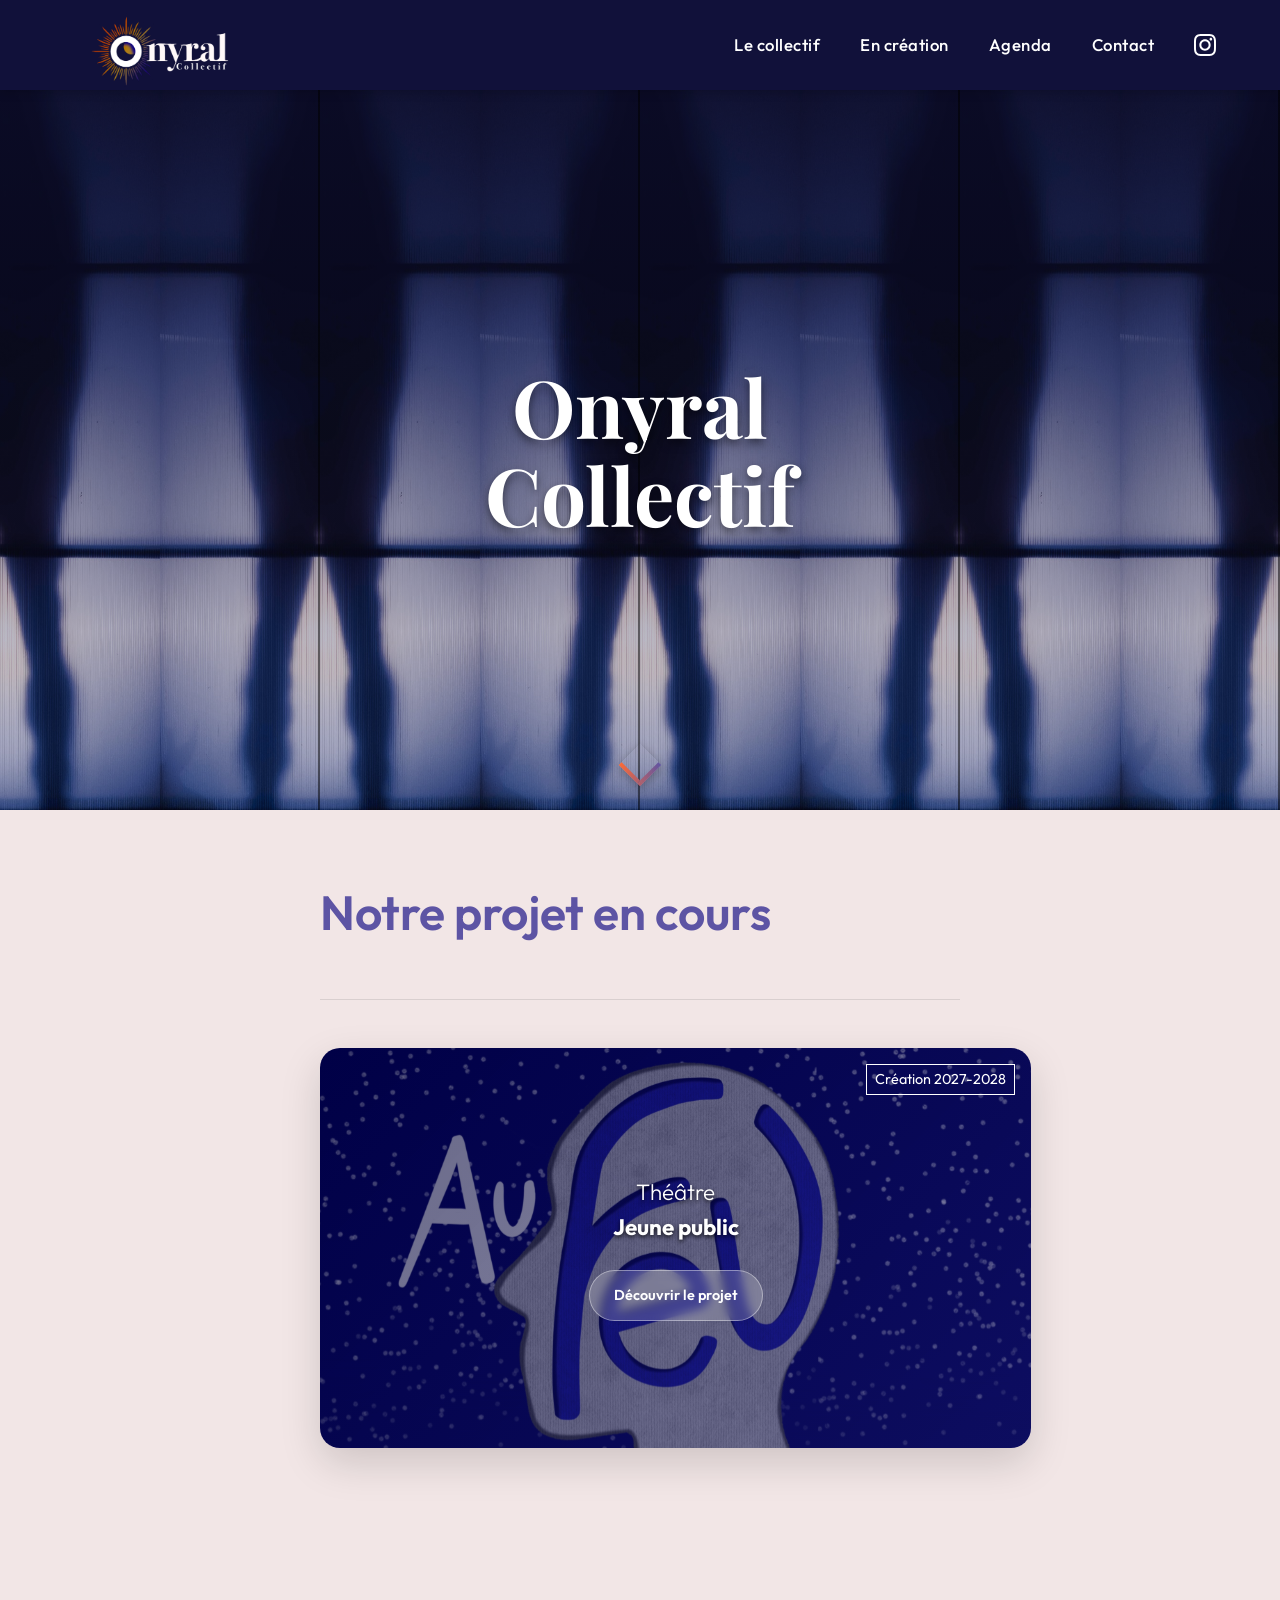
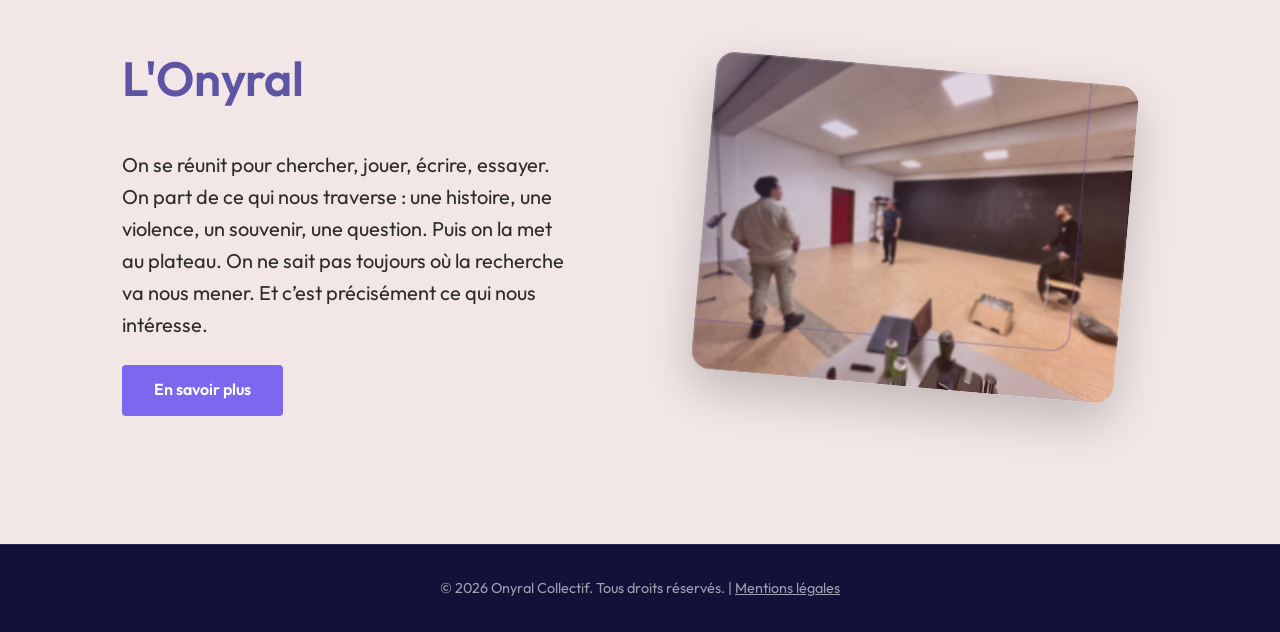
==== commit 76e12205: "Add files via upload" ====
--- a/index.html
+++ b/index.html
@@ -77,10 +77,14 @@
         <div class="container">
             <div class="collectif-layout">
                 <div class="collectif-text-content">
-                    <h2 class="section-title" style="text-align: left; margin-bottom: 2rem;">Le collectif</h2>
-                    <p class="lead-text">L’Onyral Collectif est né pour porter un théâtre de partage et de
-                        transformation, où récits intimes et imaginaires se rencontrent. Notre démarche interroge la
-                        résilience, la solidarité et la force du collectif face aux réalités contemporaines.
+                    <h2 class="section-title" style="text-align: left; margin-bottom: 2rem;">L'Onyral</h2>
+                    <p class="lead-text">On se réunit pour chercher, jouer, écrire, essayer.
+
+                        On part de ce qui nous traverse : une histoire, une violence, un souvenir, une question. Puis on
+                        la met au plateau.
+
+                        On ne sait pas toujours où la recherche va nous mener.
+                        Et c’est précisément ce qui nous intéresse.
 
                     </p>
                     <a href="collectif.html" class="btn-purple">En savoir plus</a>
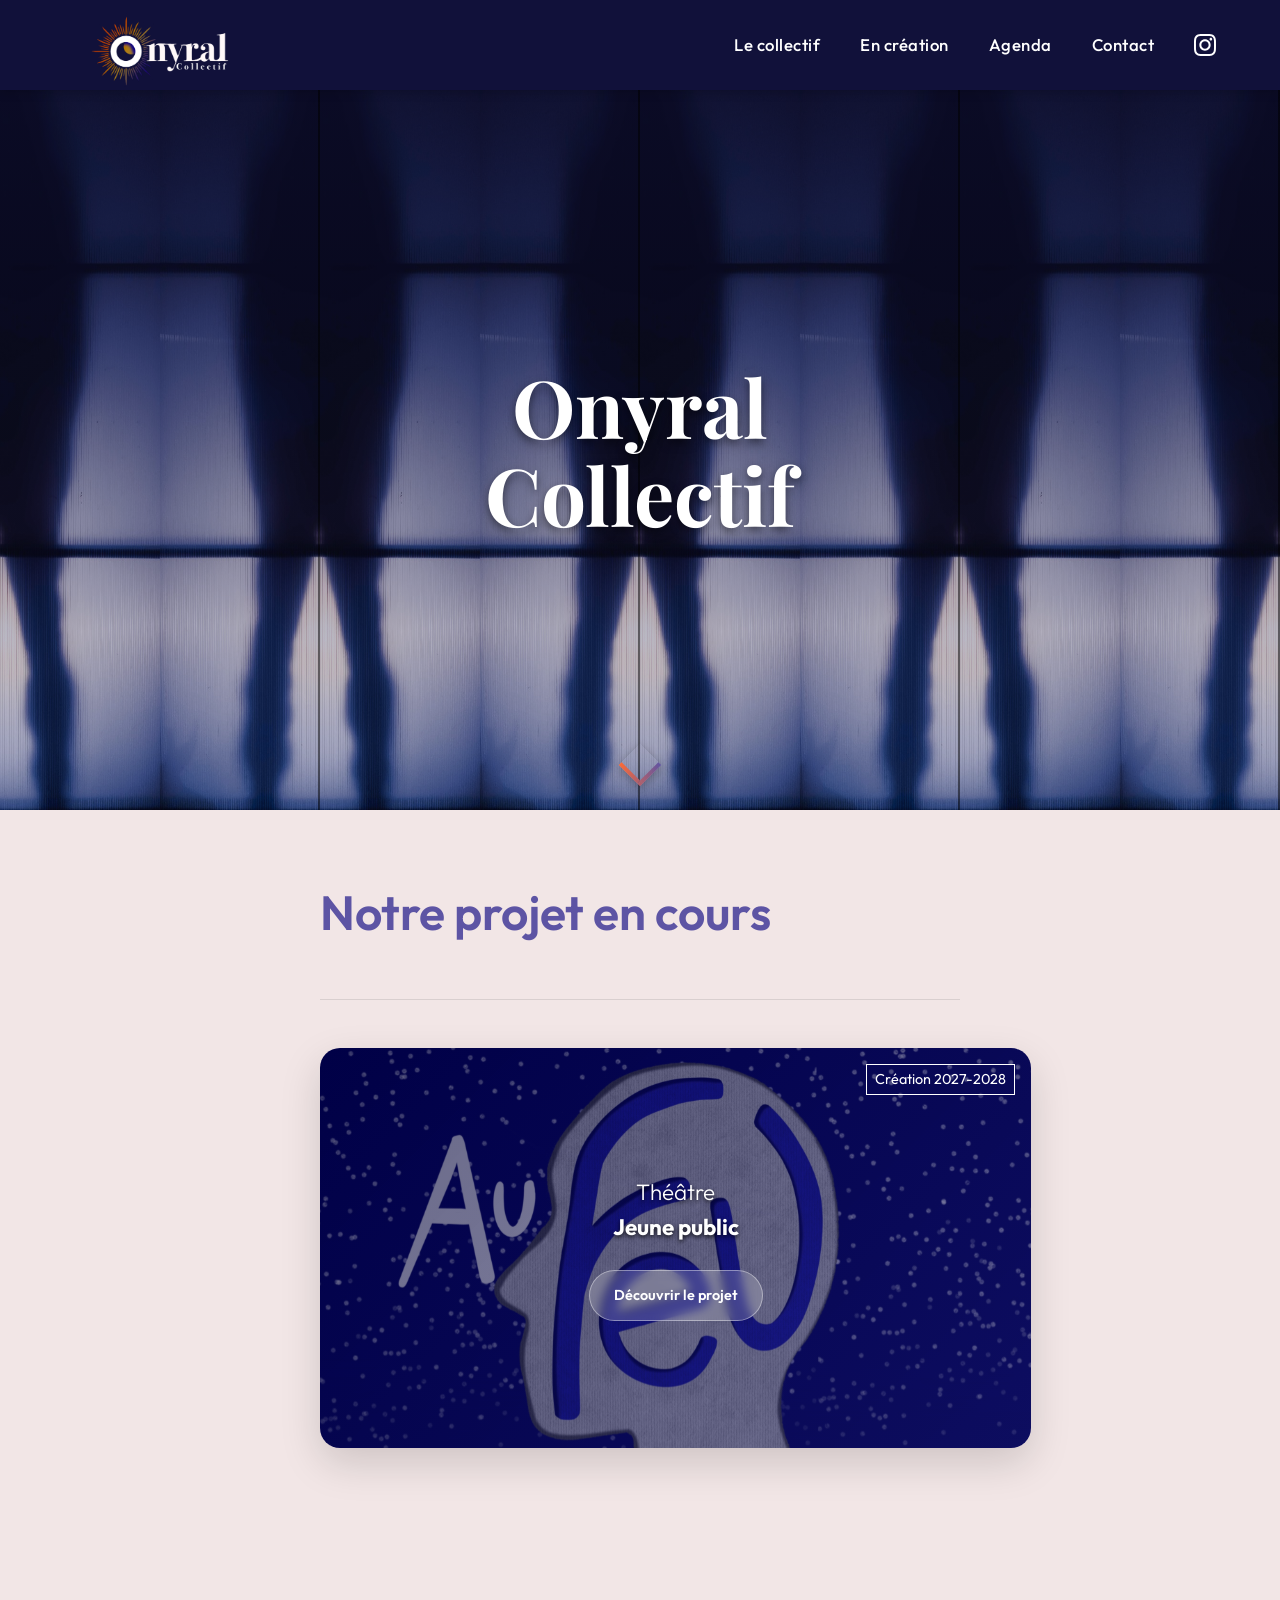
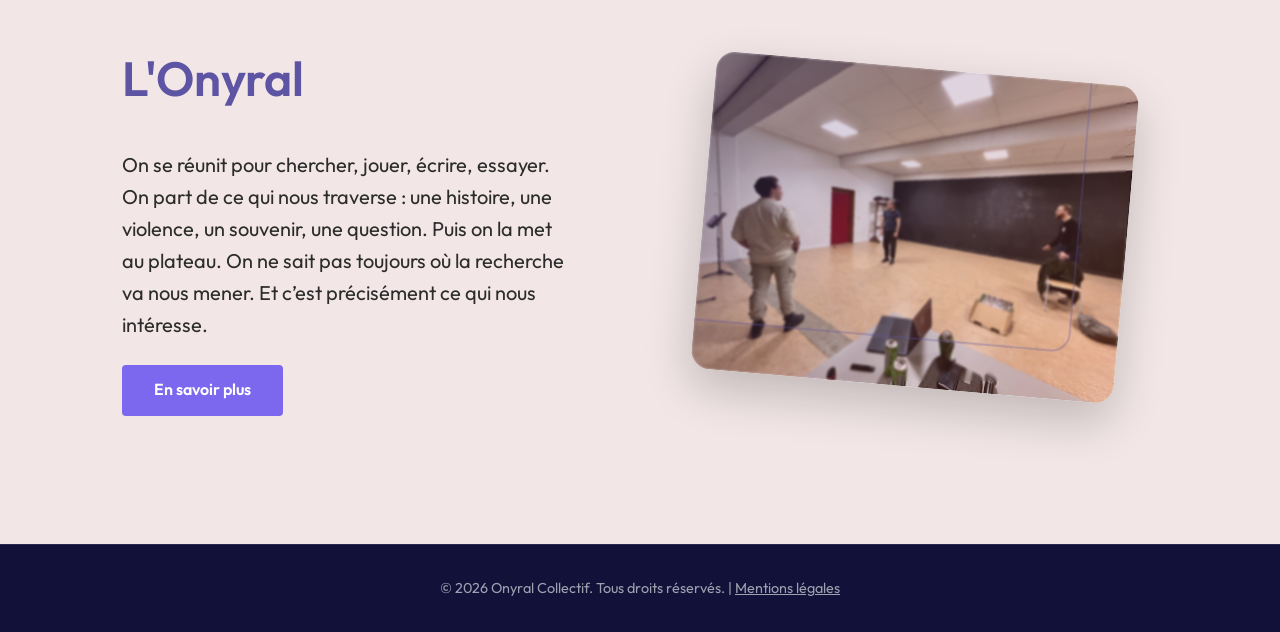
==== commit 1cc290e3: "Add files via upload" ====
--- a/index.html
+++ b/index.html
@@ -7,6 +7,13 @@
     <title>Onyral Collectif - Accueil</title>
     <link rel="icon" type="image/png" href="logo-icon.png">
     <link rel="stylesheet" href="style.css">
+
+    <!-- Balises invisibles pour les réseaux -->
+    <meta property="og:type" content="website">
+    <meta property="og:url" content="https://onyralcollectif.be/">
+    <meta property="og:title" content="Onyral Collectif">
+    <meta property="og:description" content="Théâtre.">
+    <meta property="og:image" content="https://onyralcollectif.be/og-image.jpg">
 </head>
 
 <header>
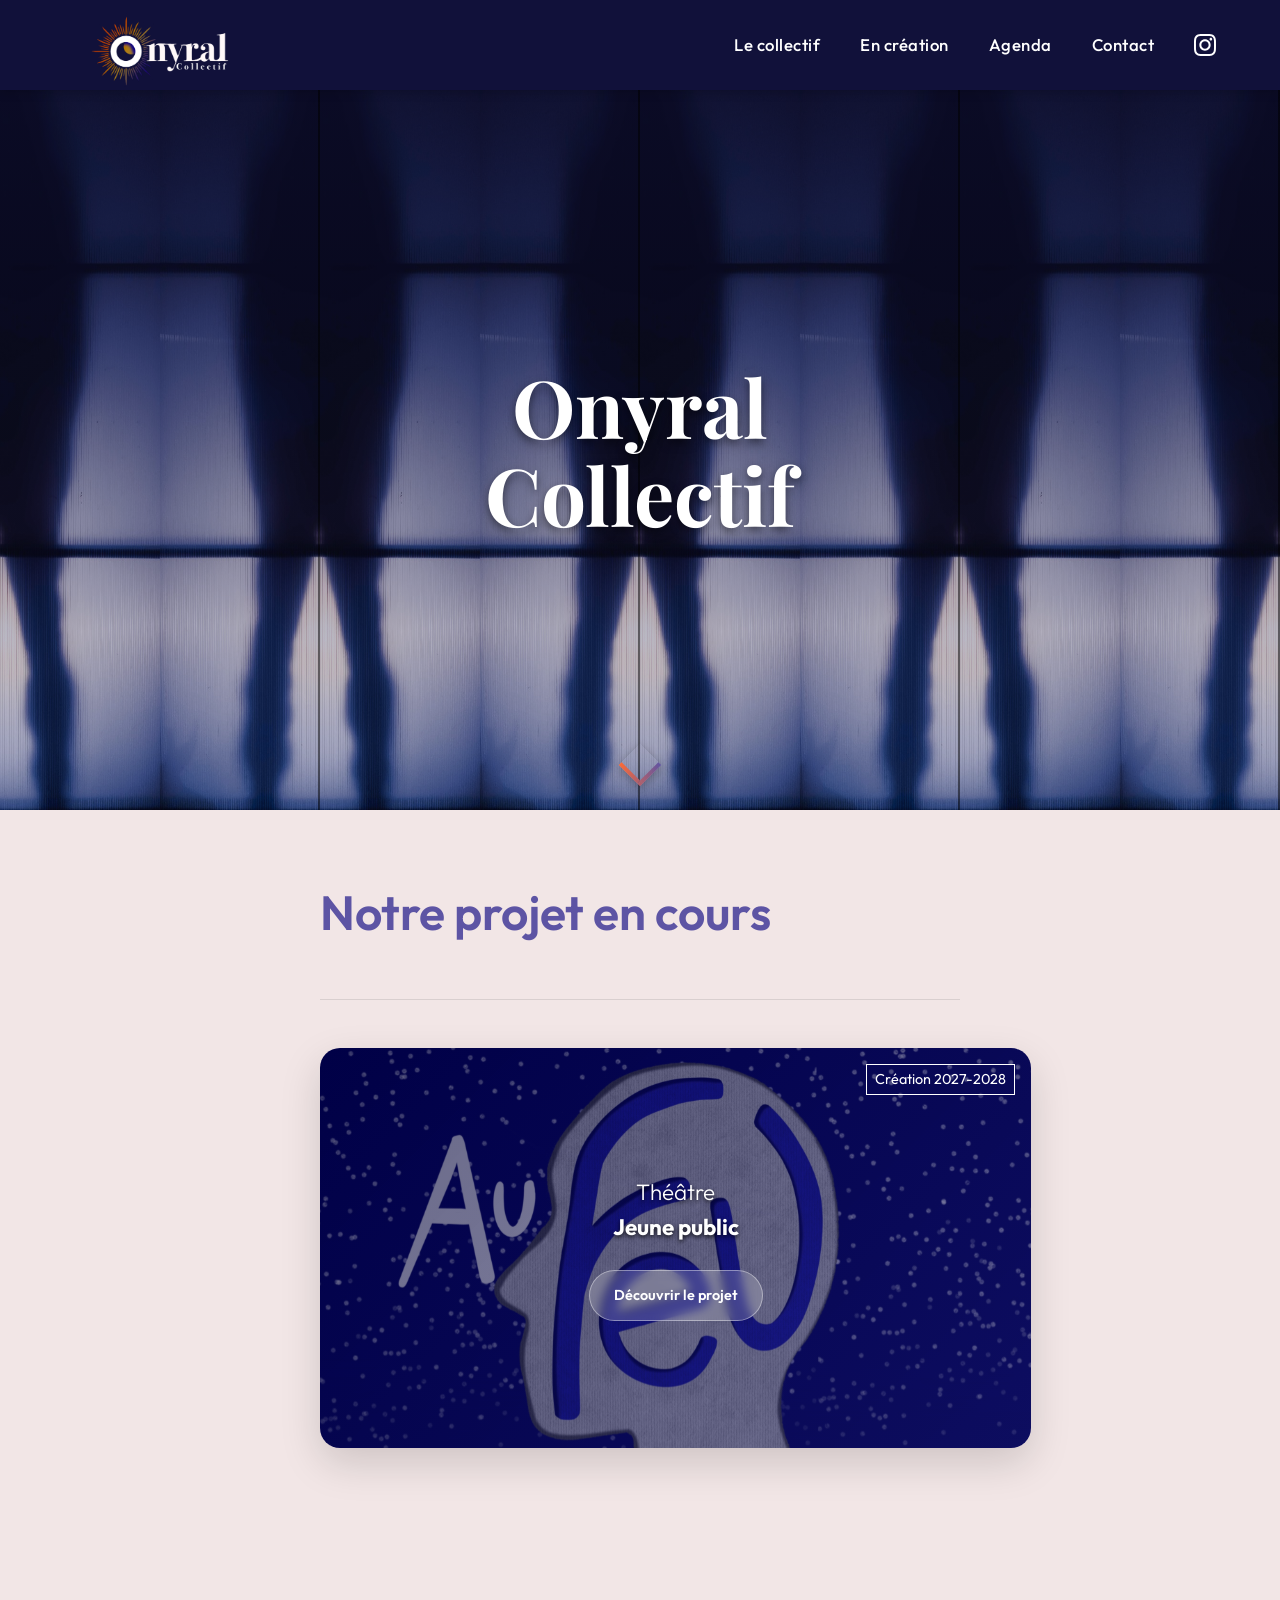
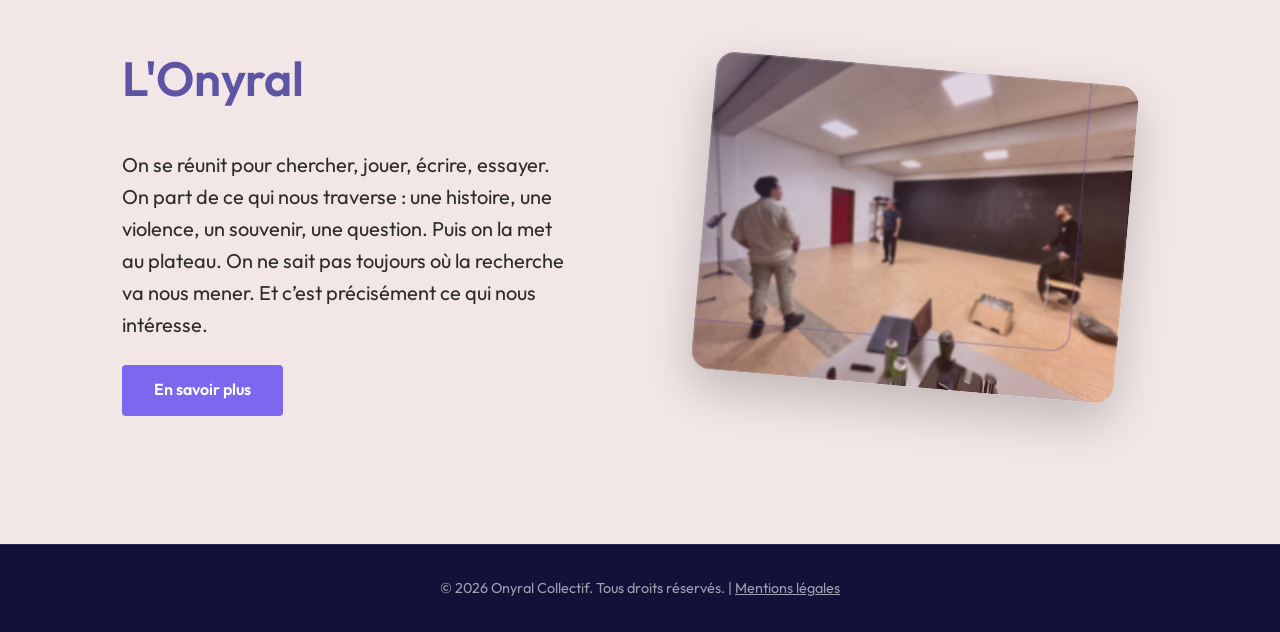
==== commit 1769423a: "Add files via upload" ====
--- a/index.html
+++ b/index.html
@@ -13,7 +13,9 @@
     <meta property="og:url" content="https://onyralcollectif.be/">
     <meta property="og:title" content="Onyral Collectif">
     <meta property="og:description" content="Théâtre.">
-    <meta property="og:image" content="https://onyralcollectif.be/og-image.jpg">
+    <meta property="og:image" content="https://onyralcollectif.be/og-image.png">
+    <meta property="og:image:width" content="1200">
+    <meta property="og:image:height" content="630">
 </head>
 
 <header>
